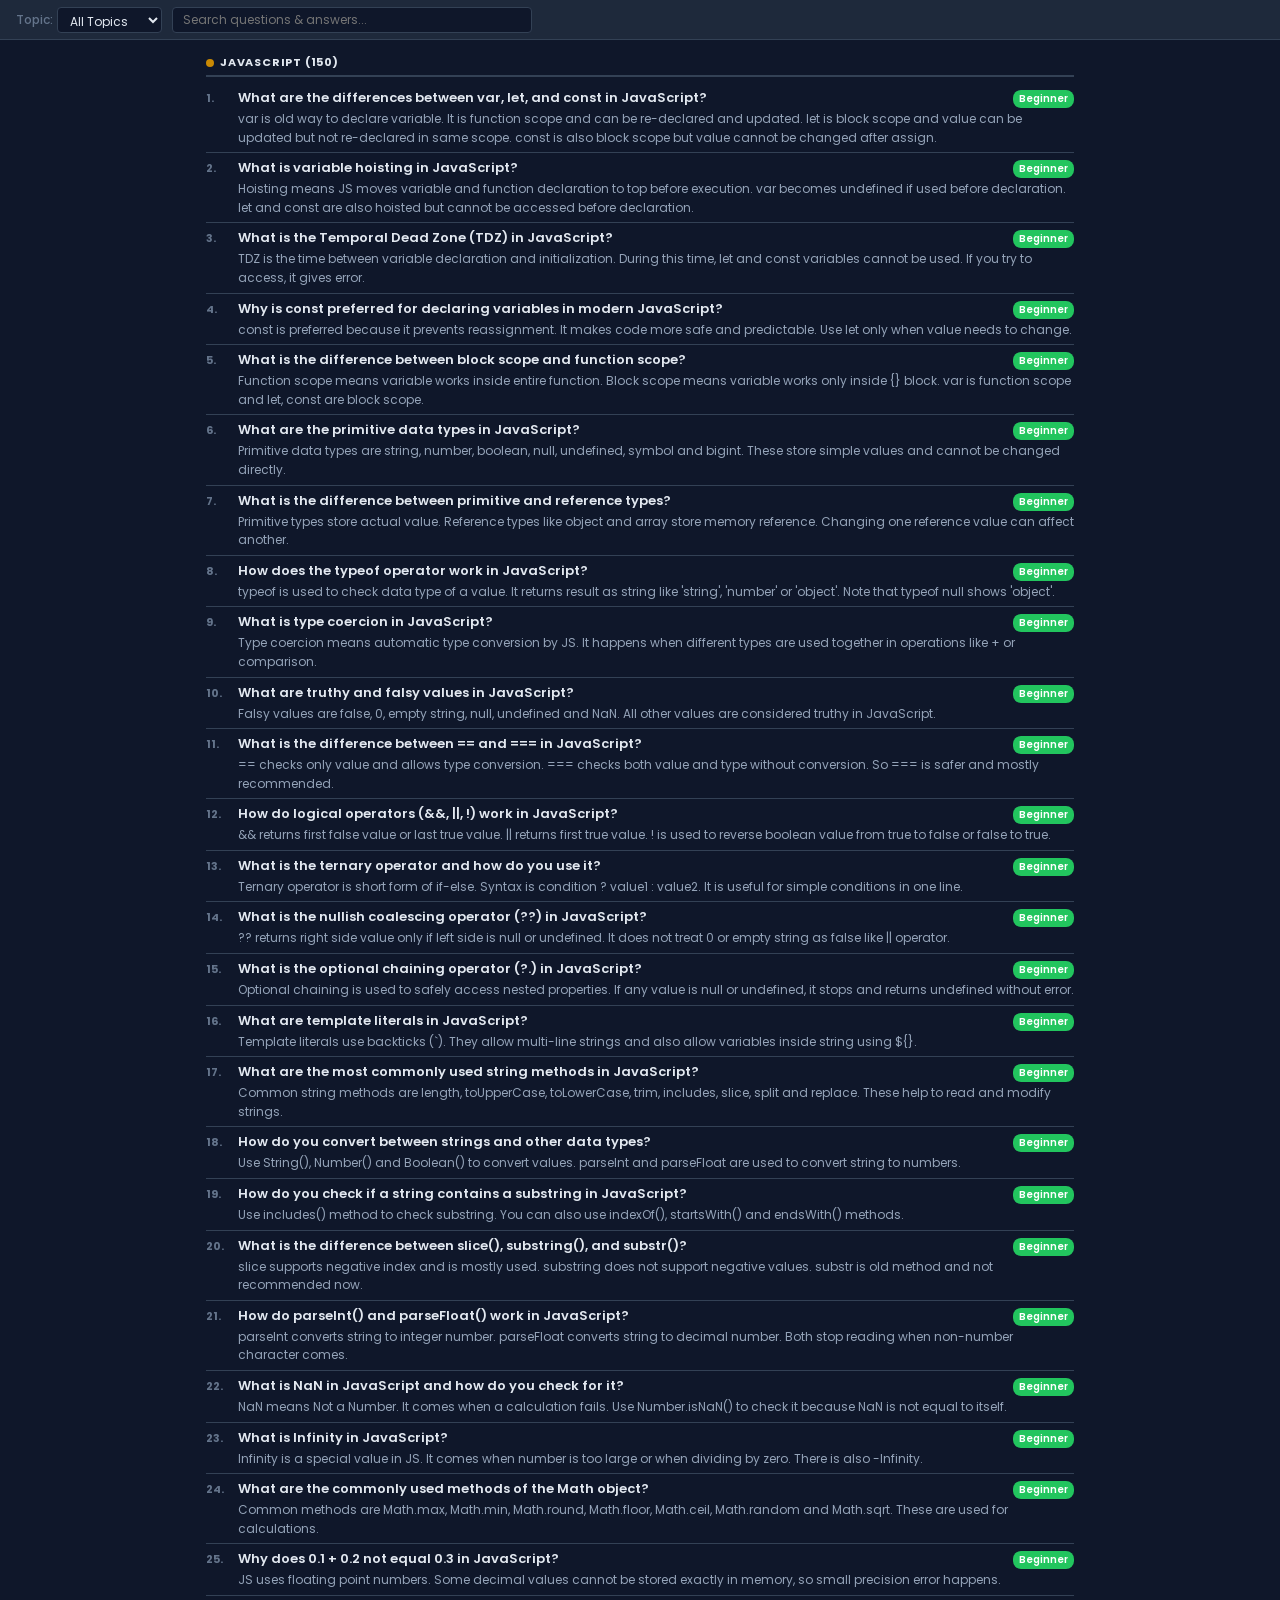
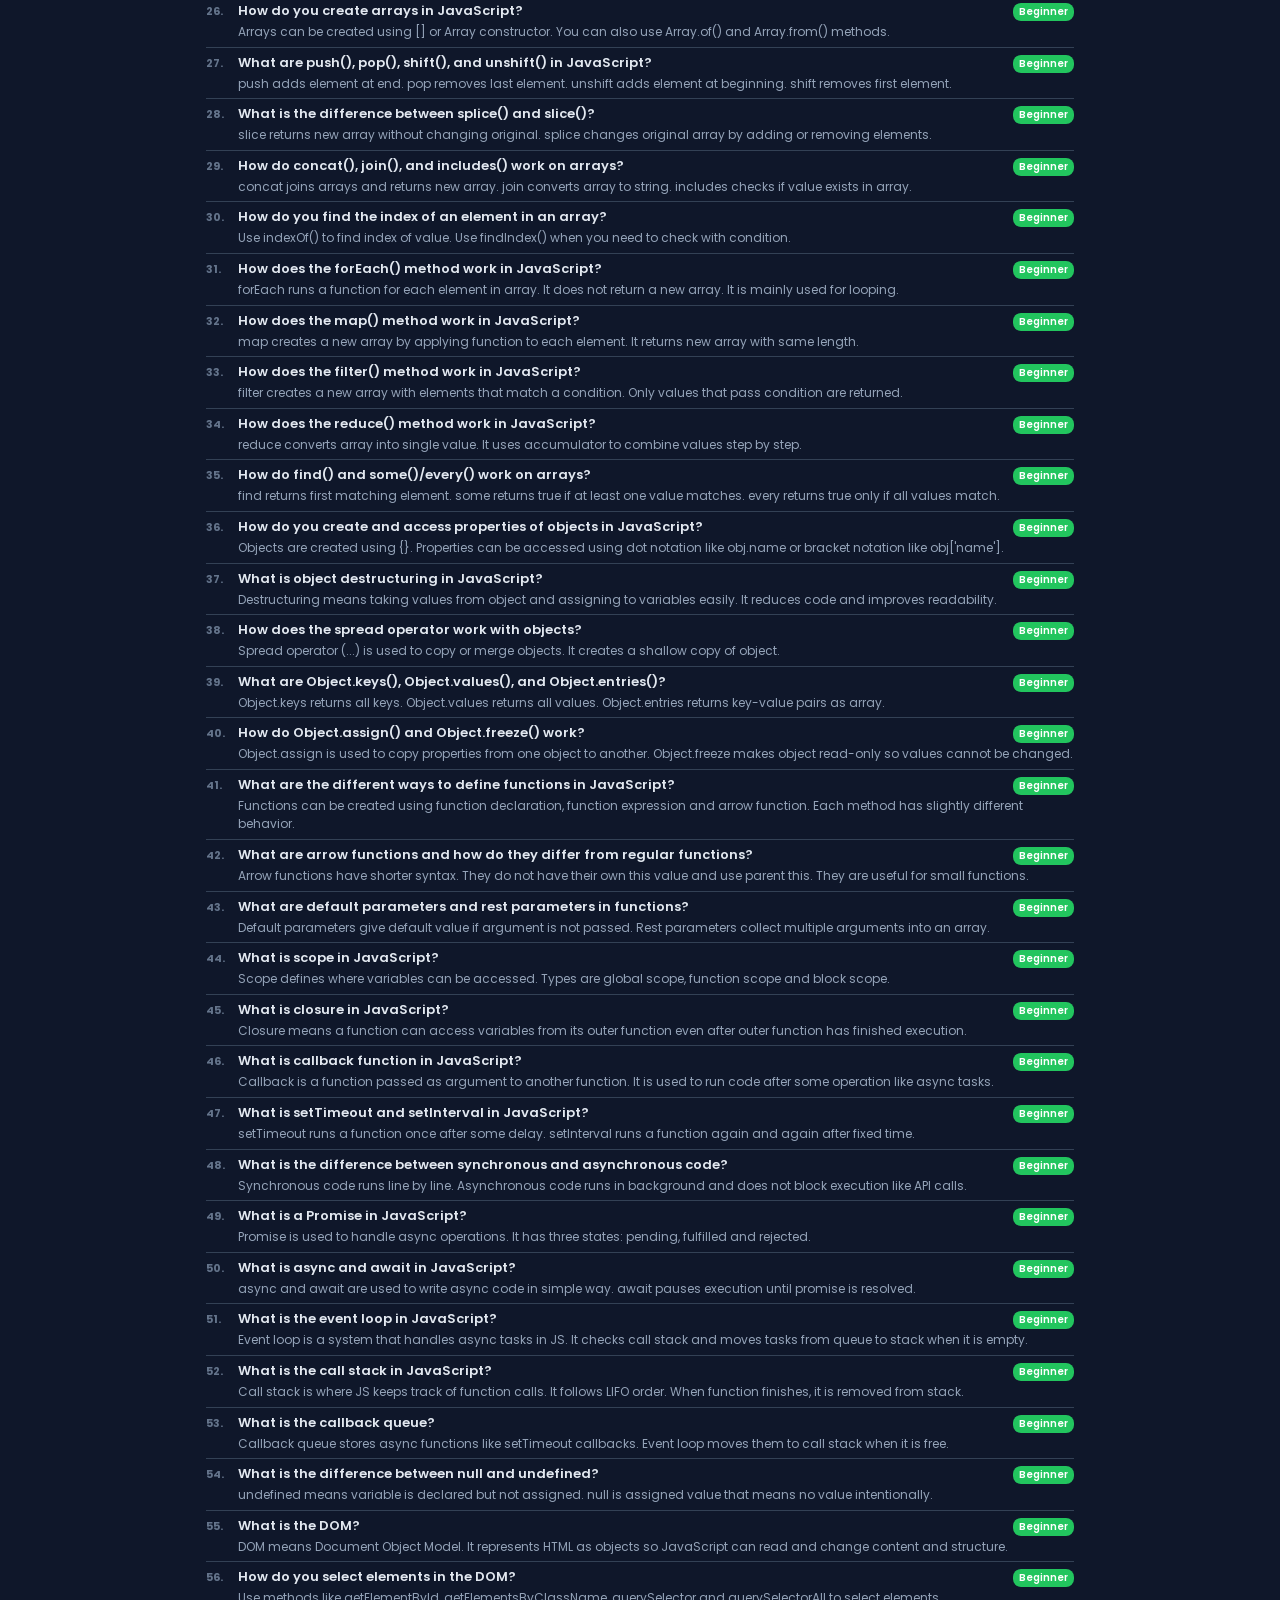
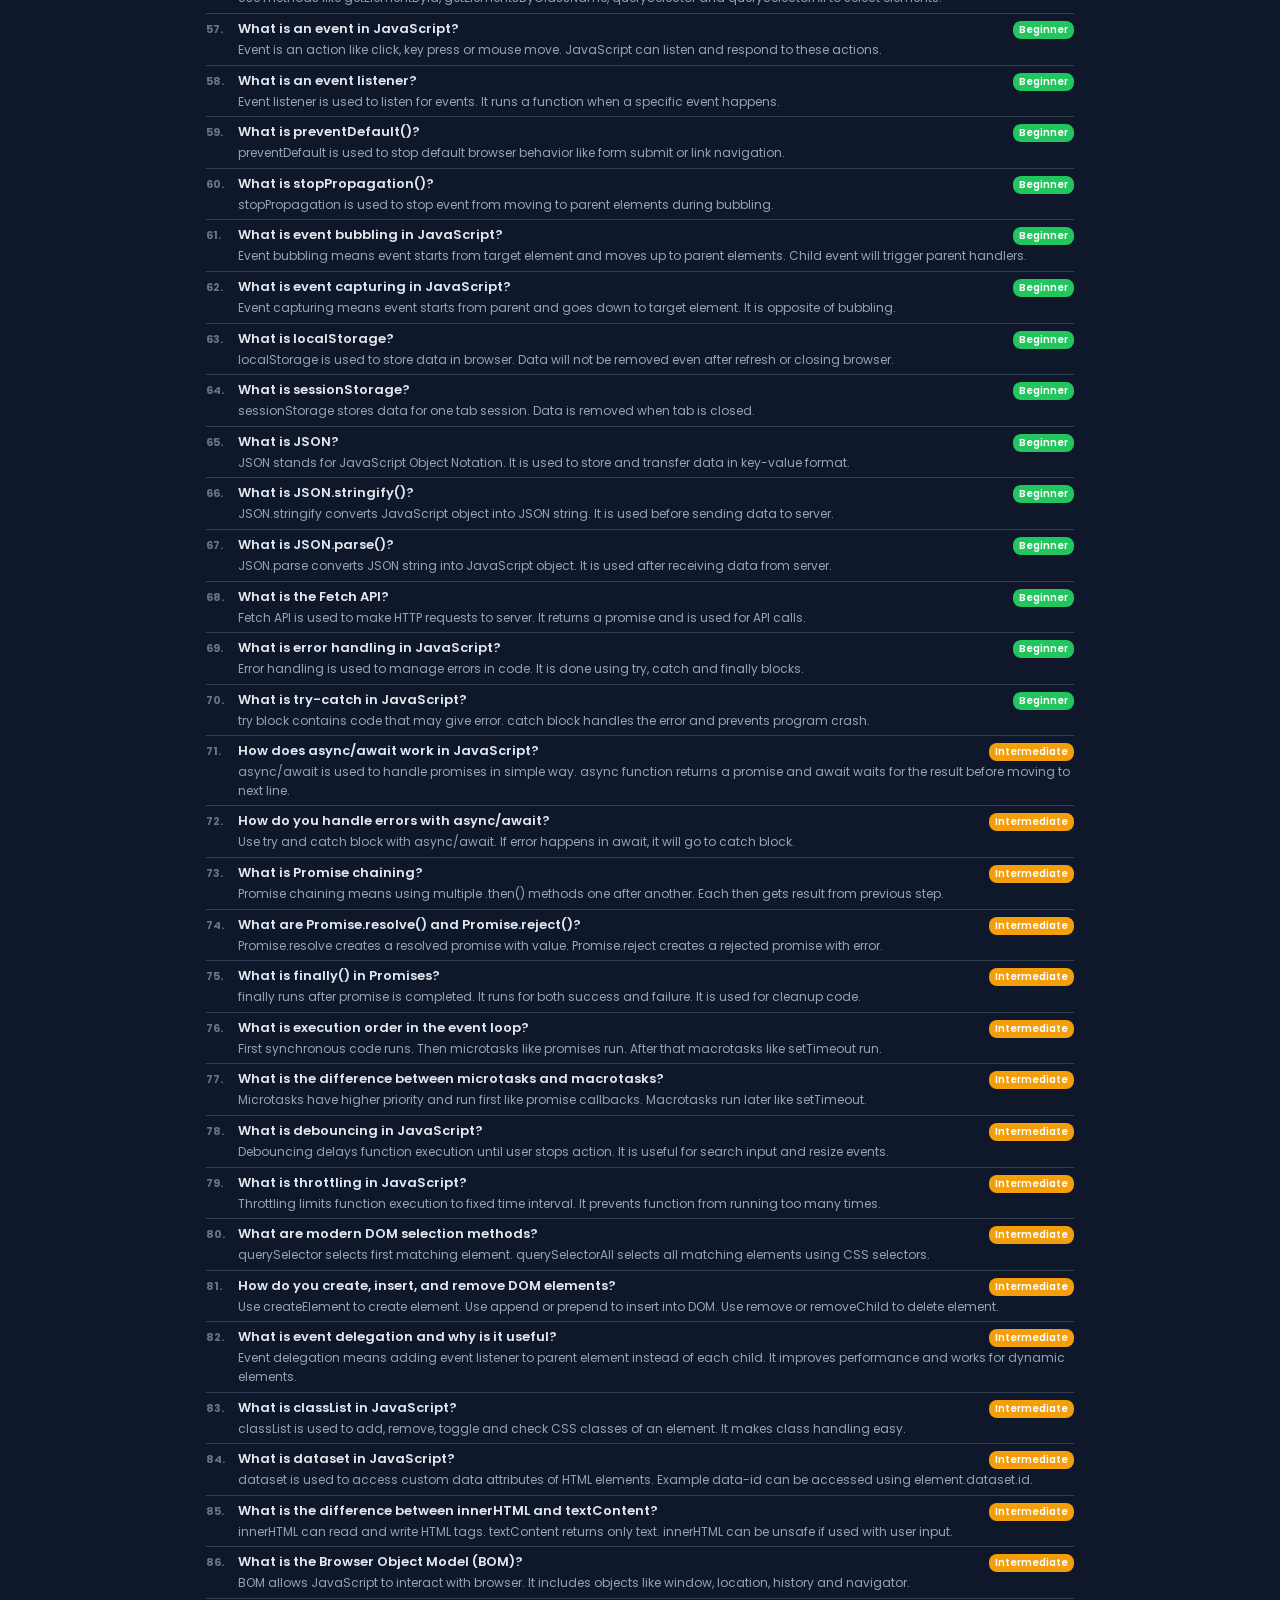
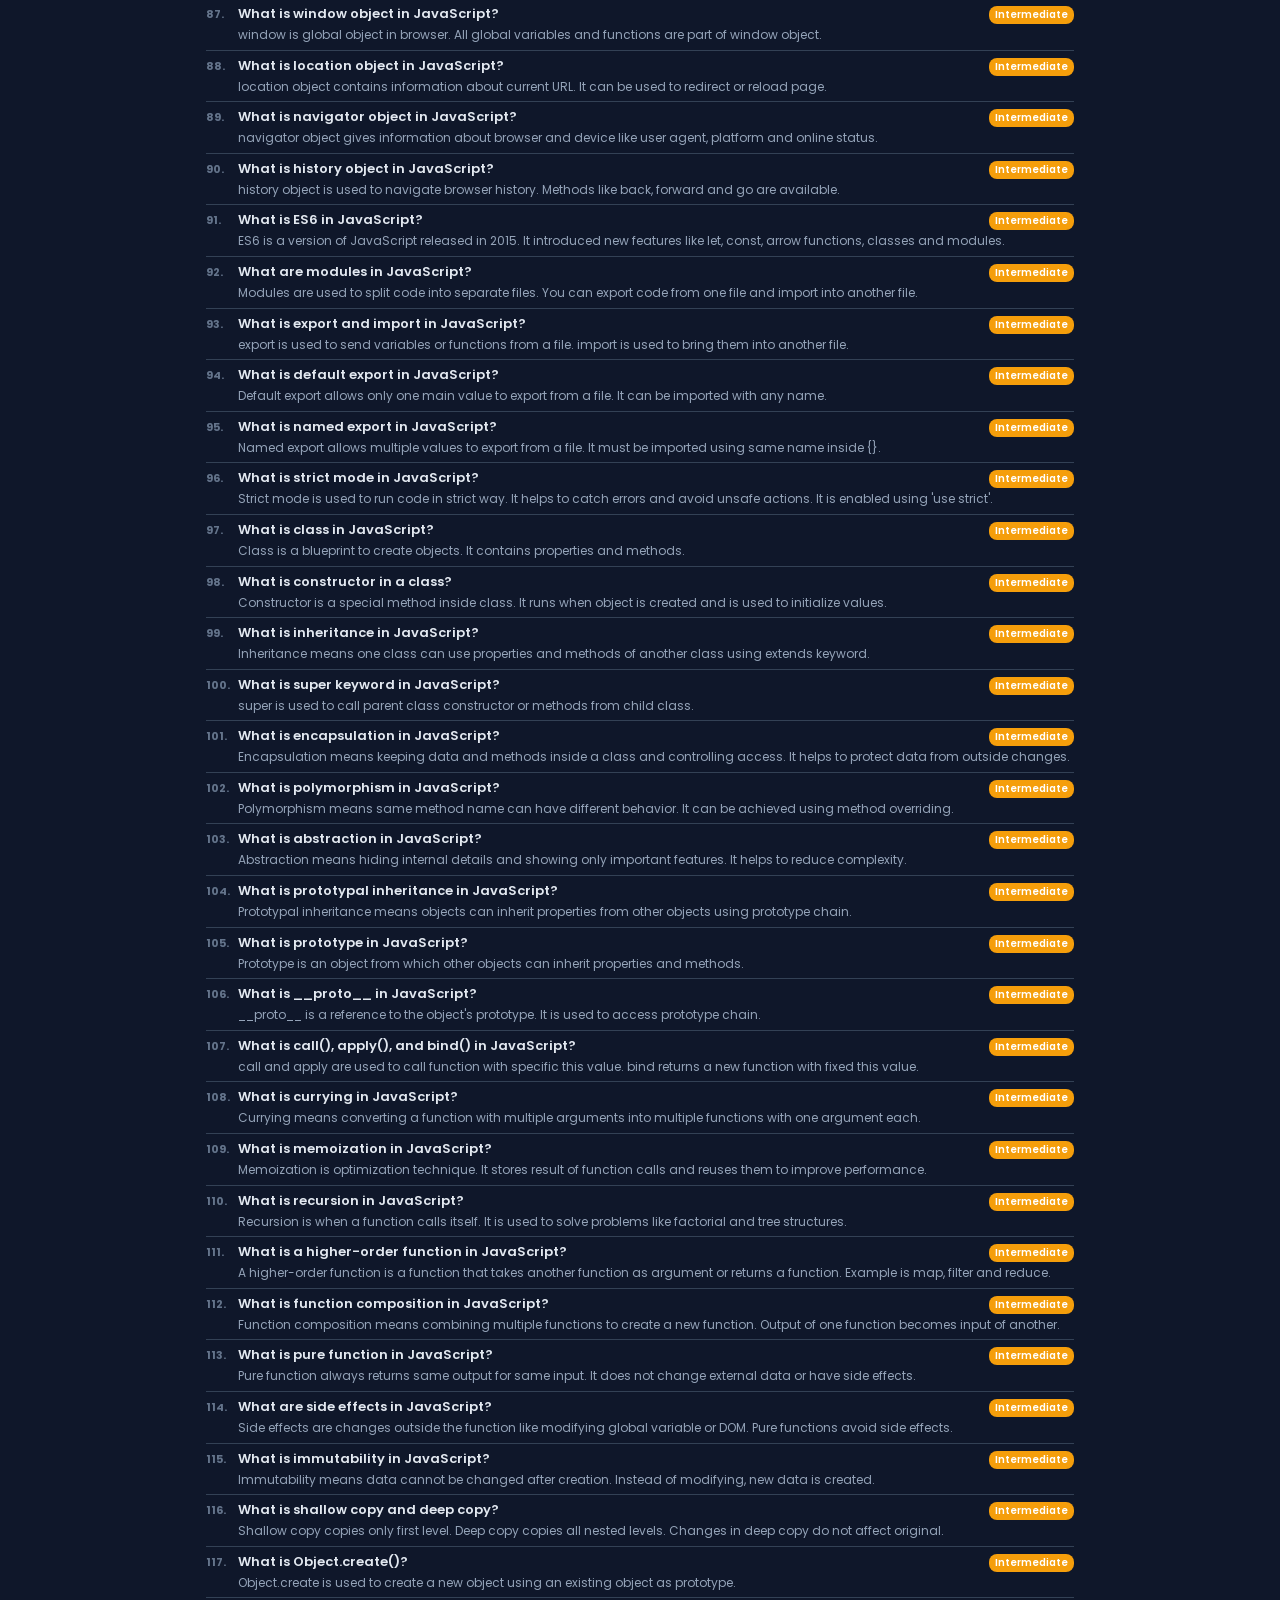
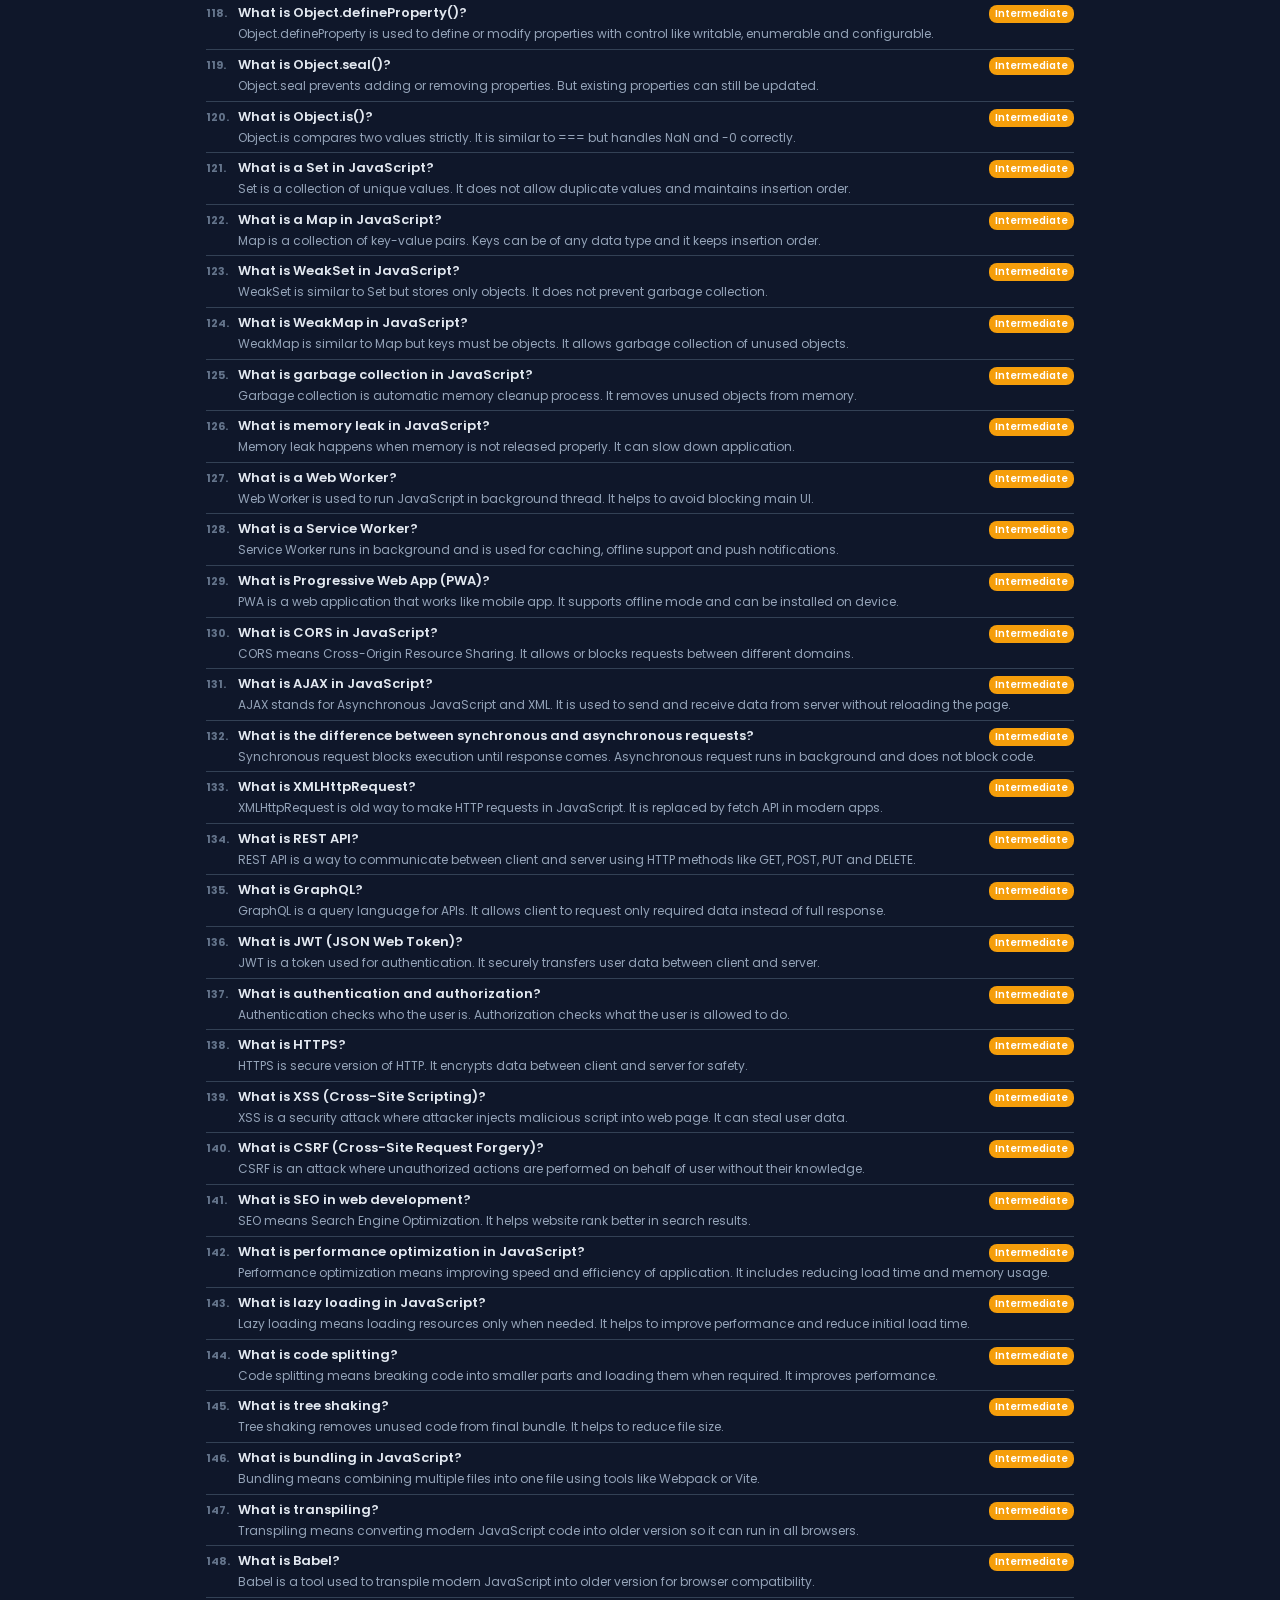
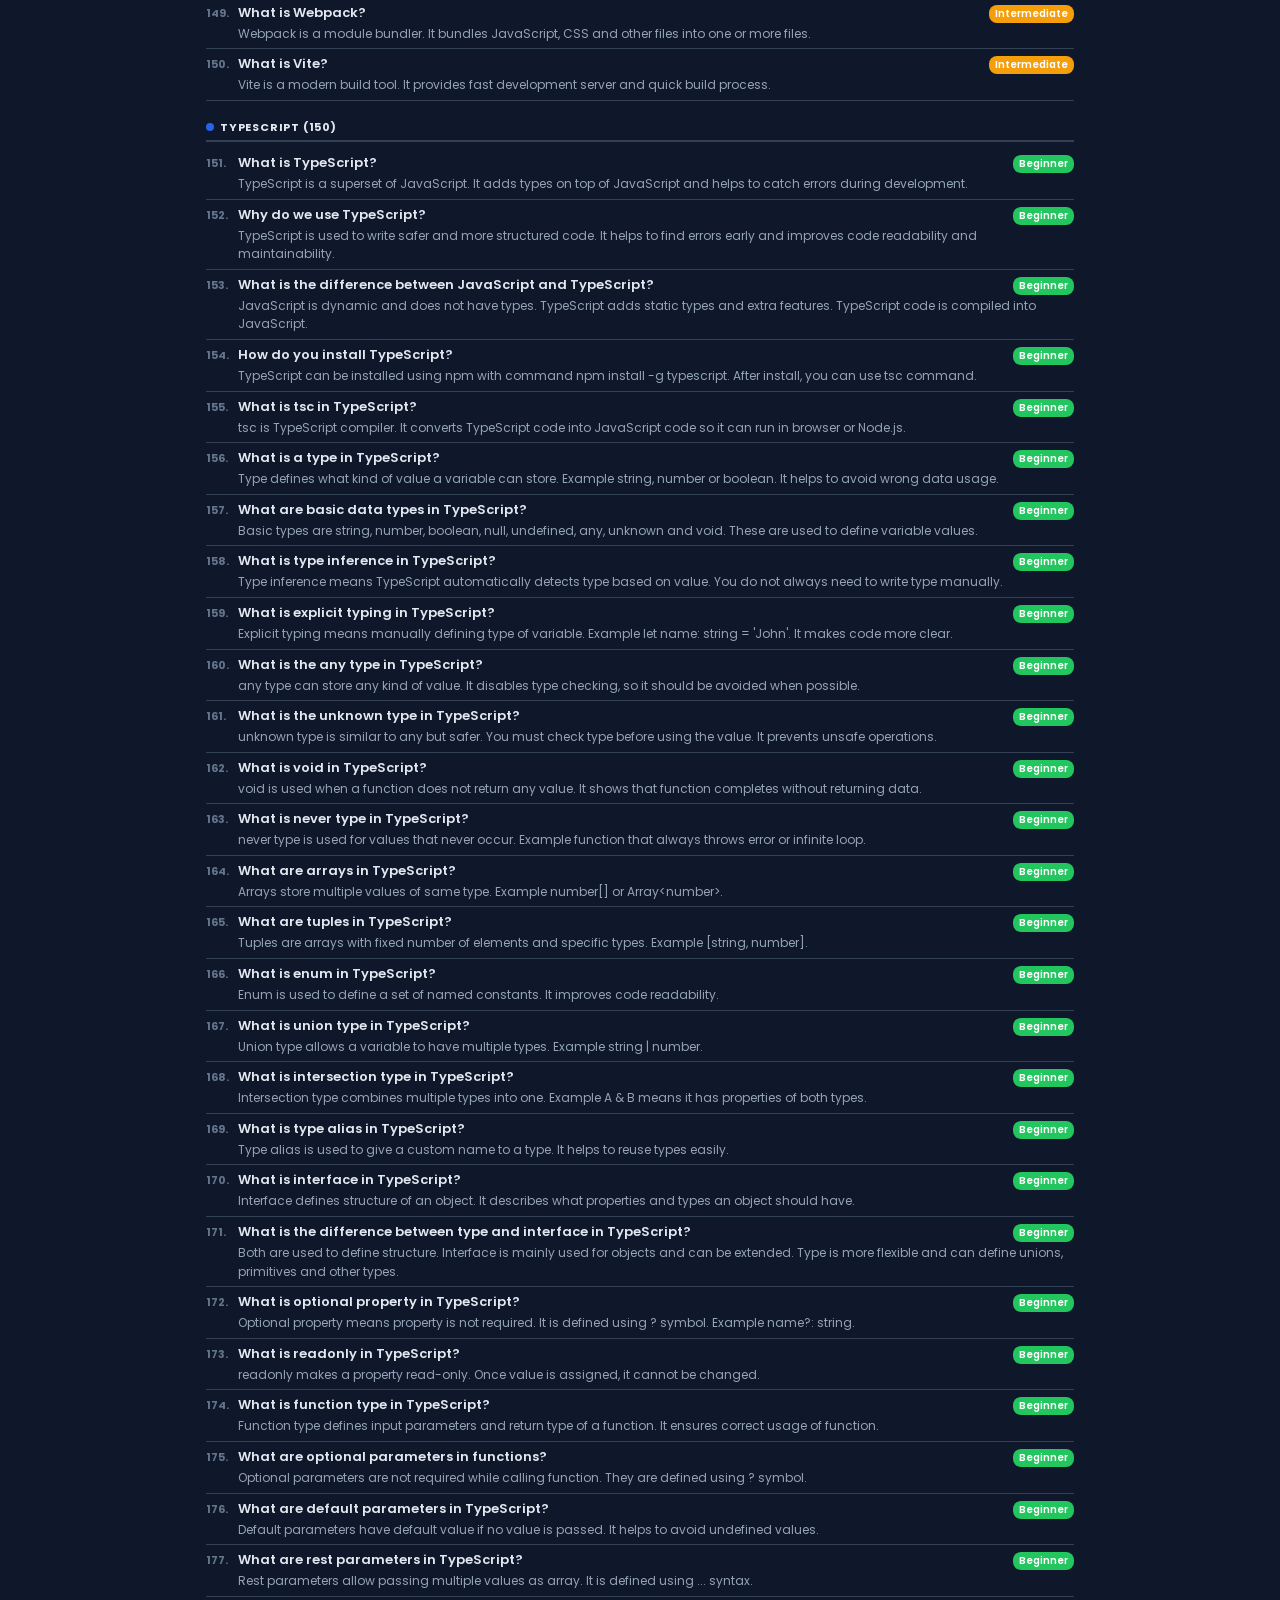
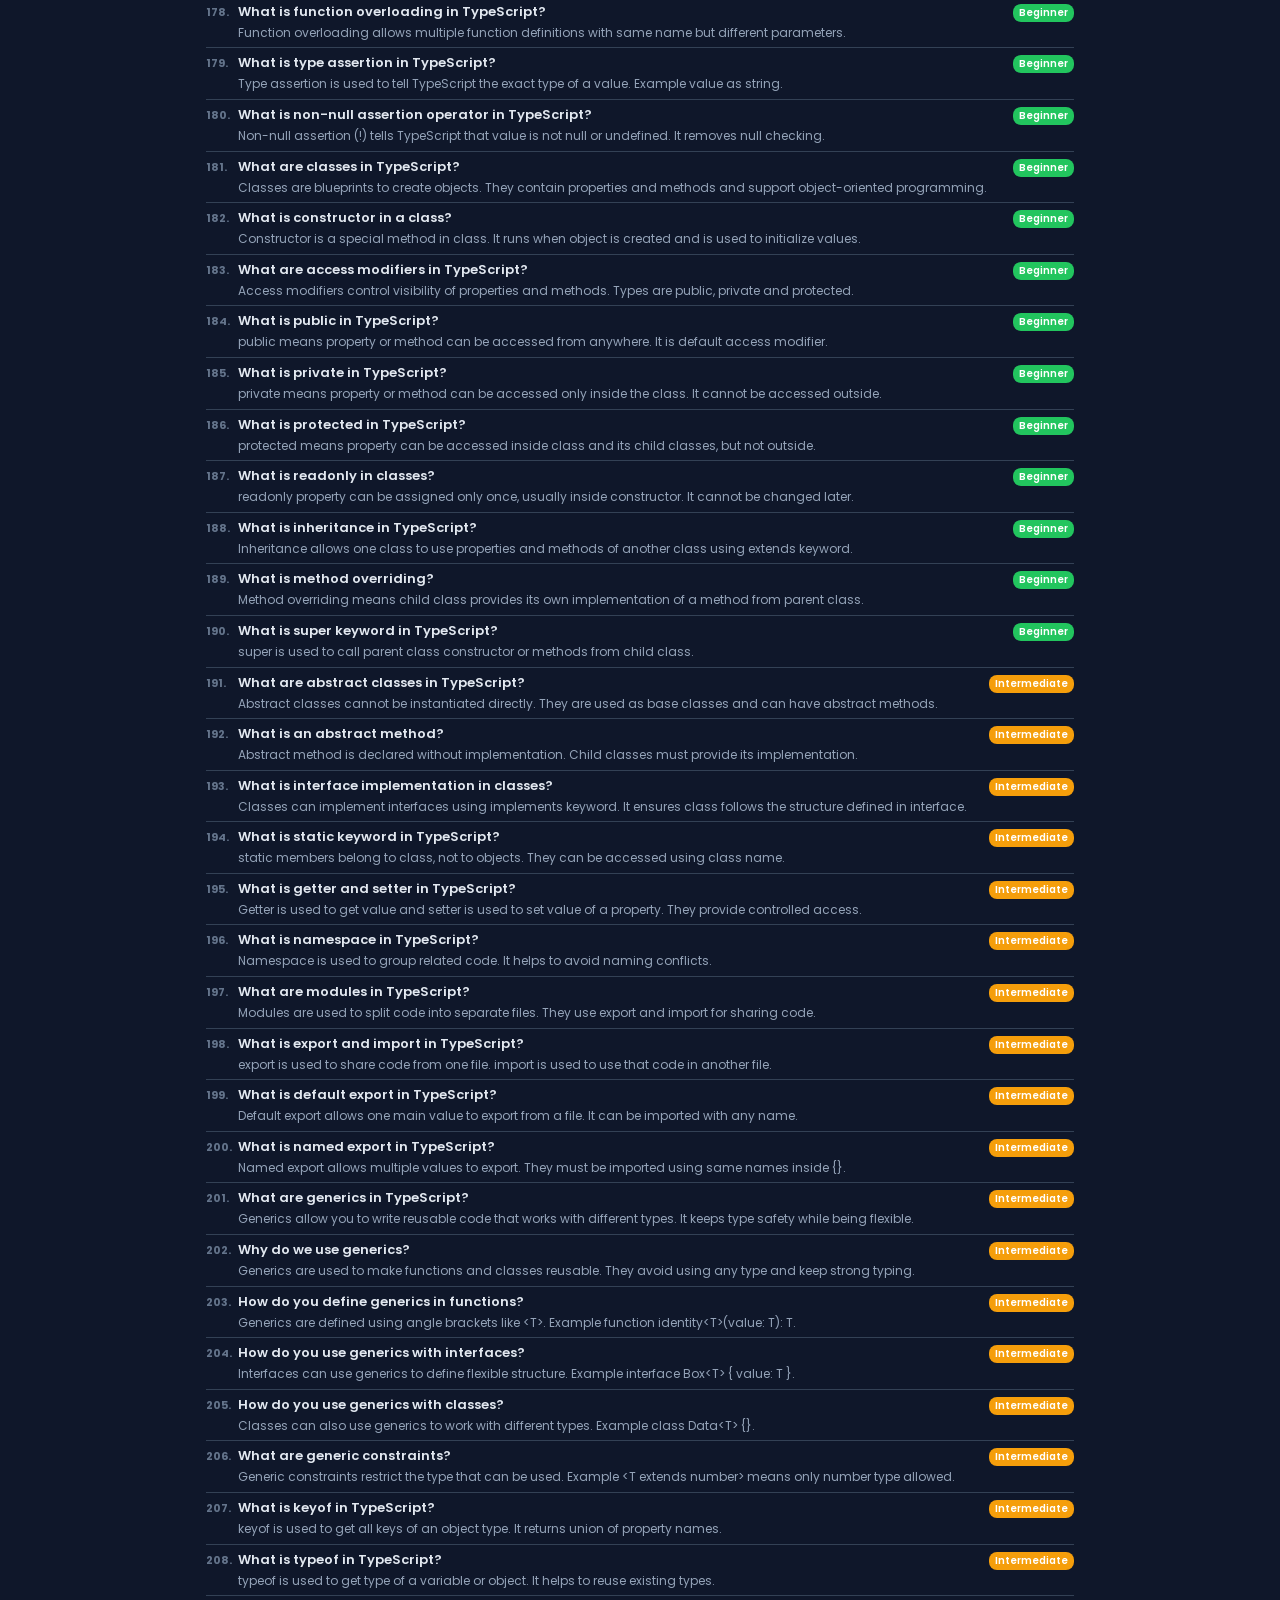
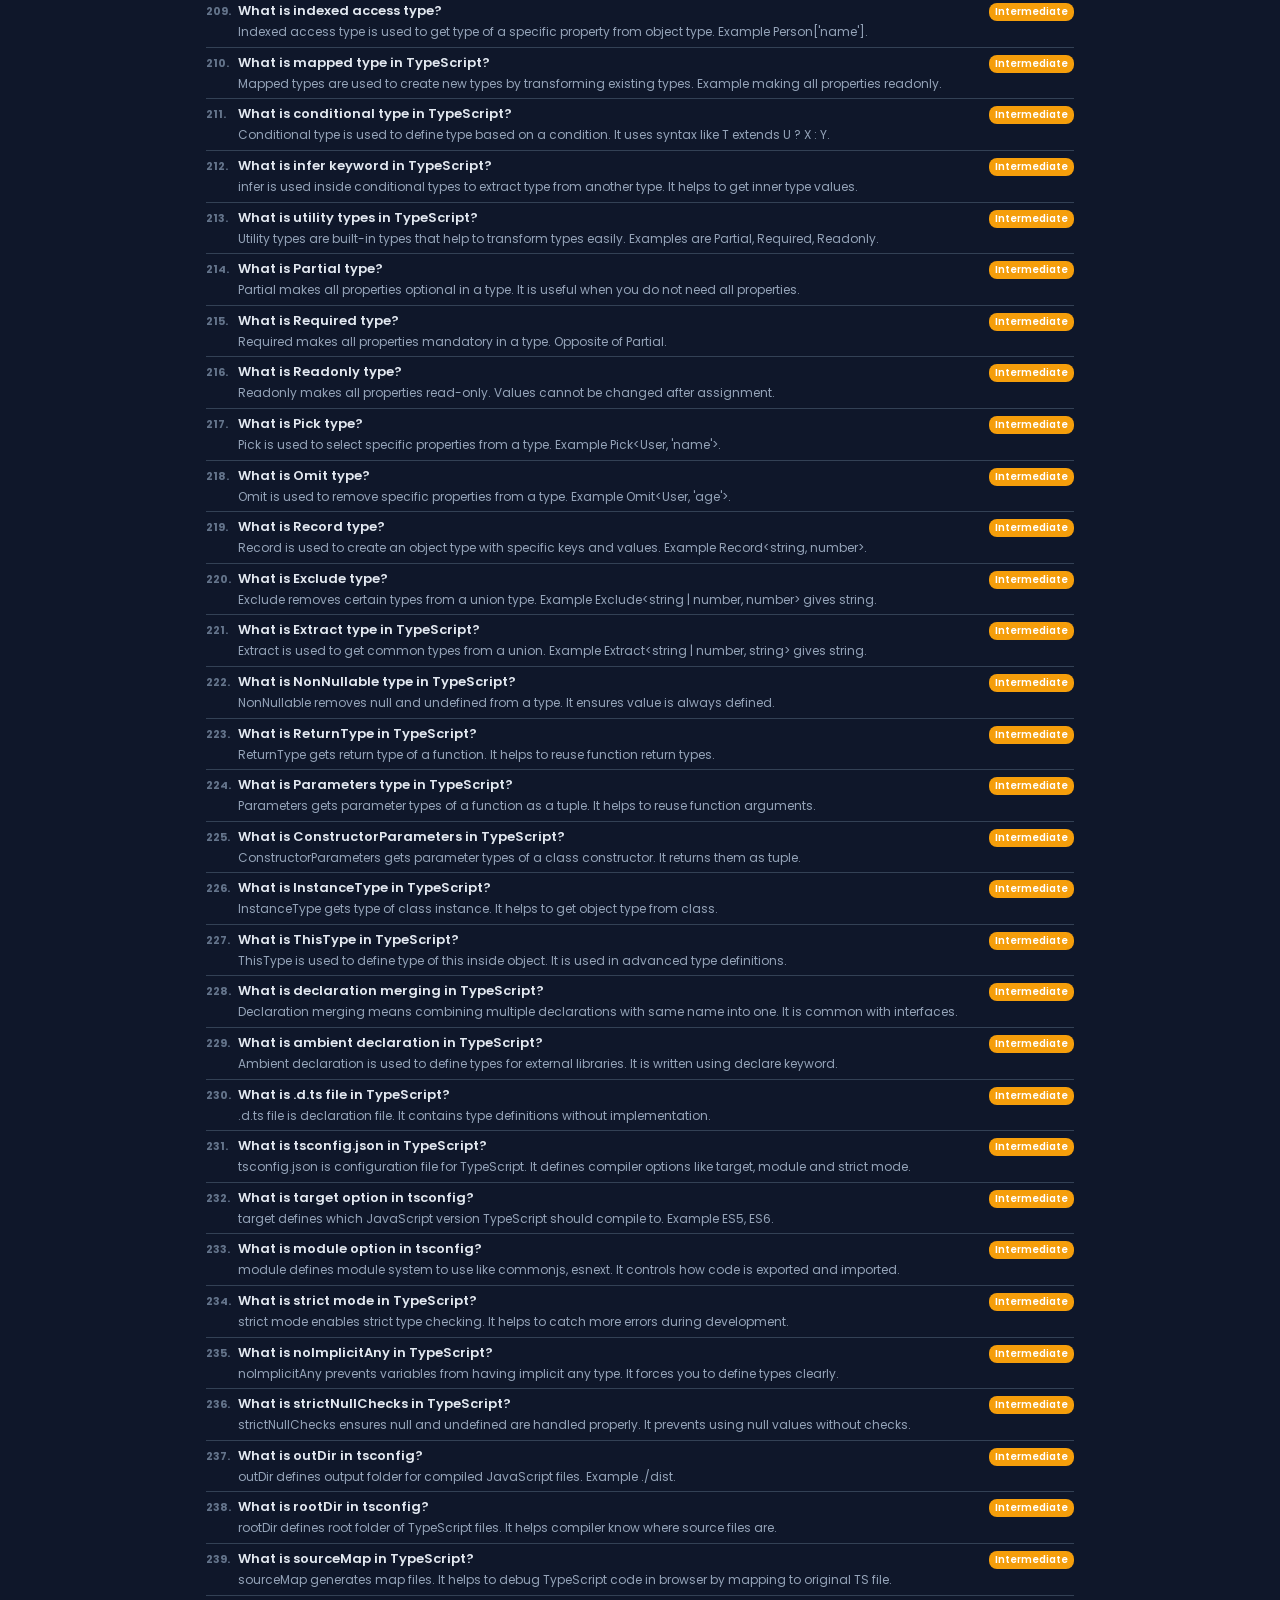
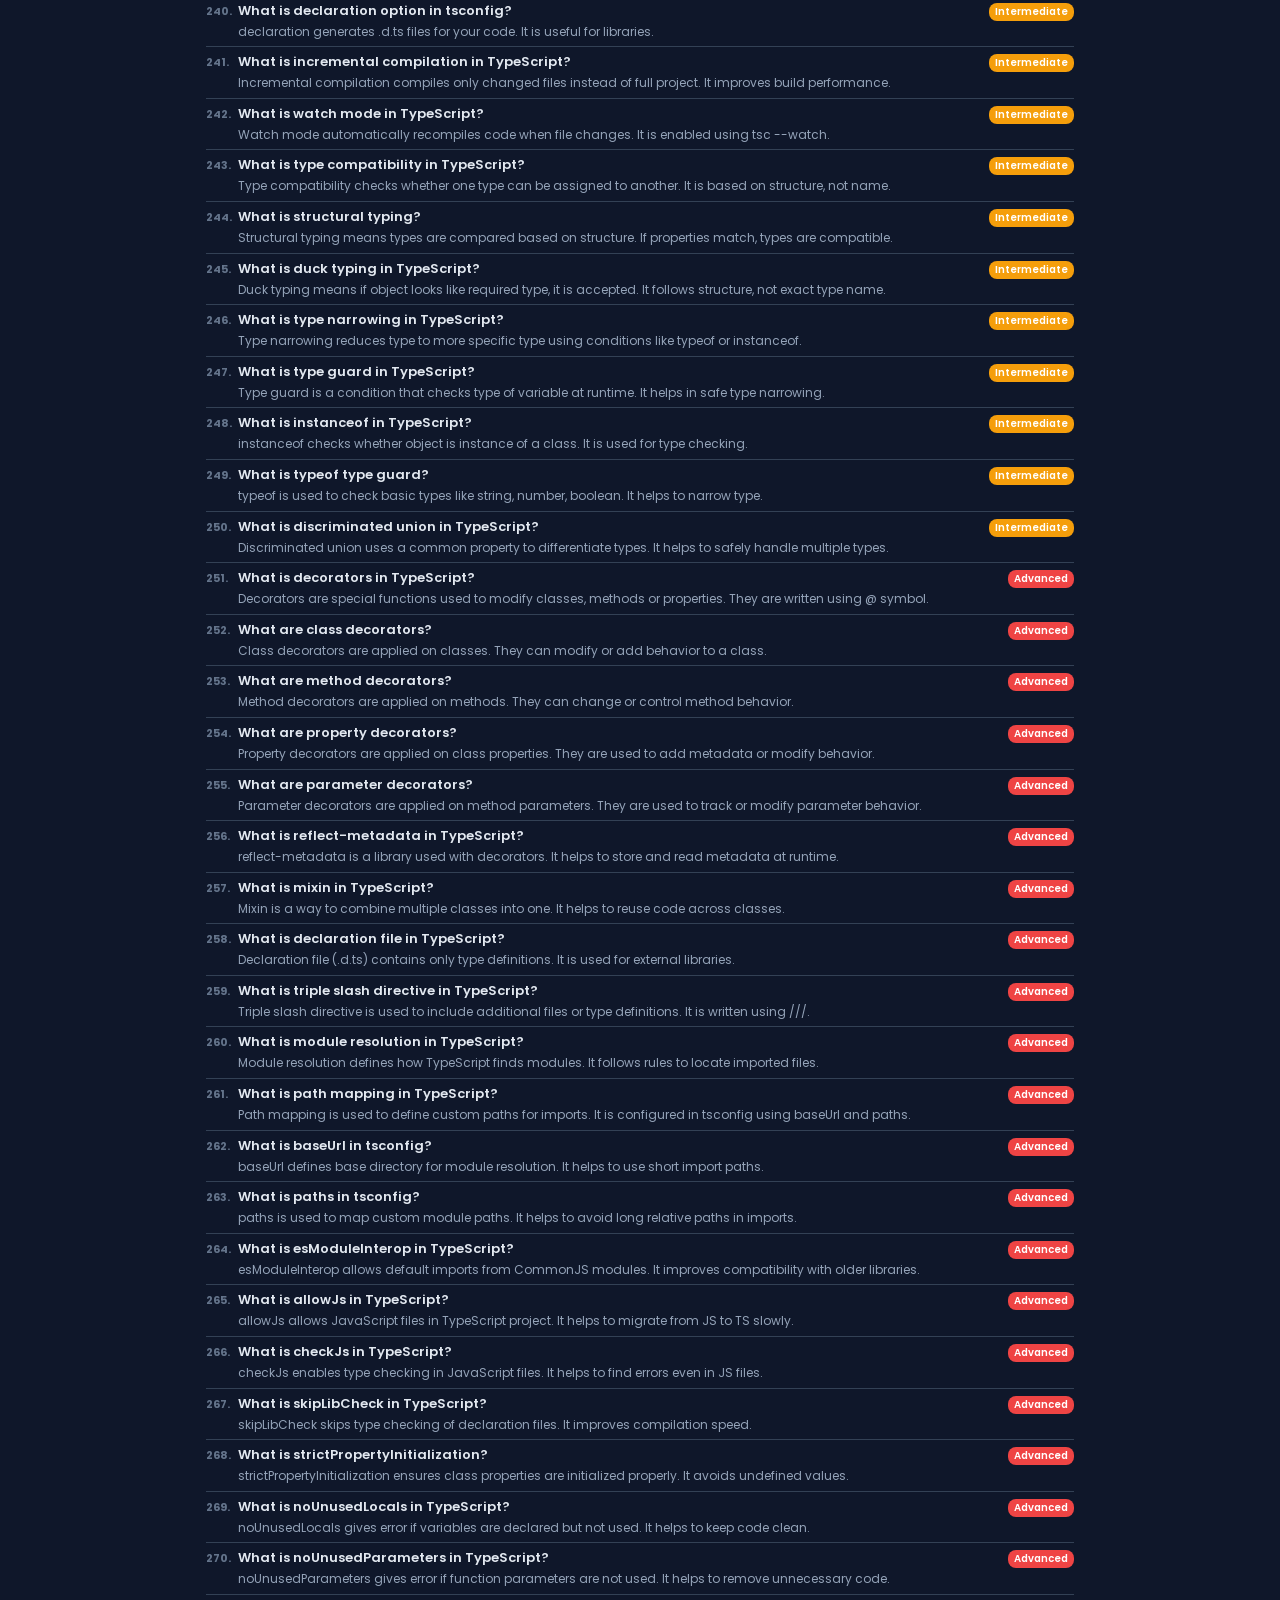
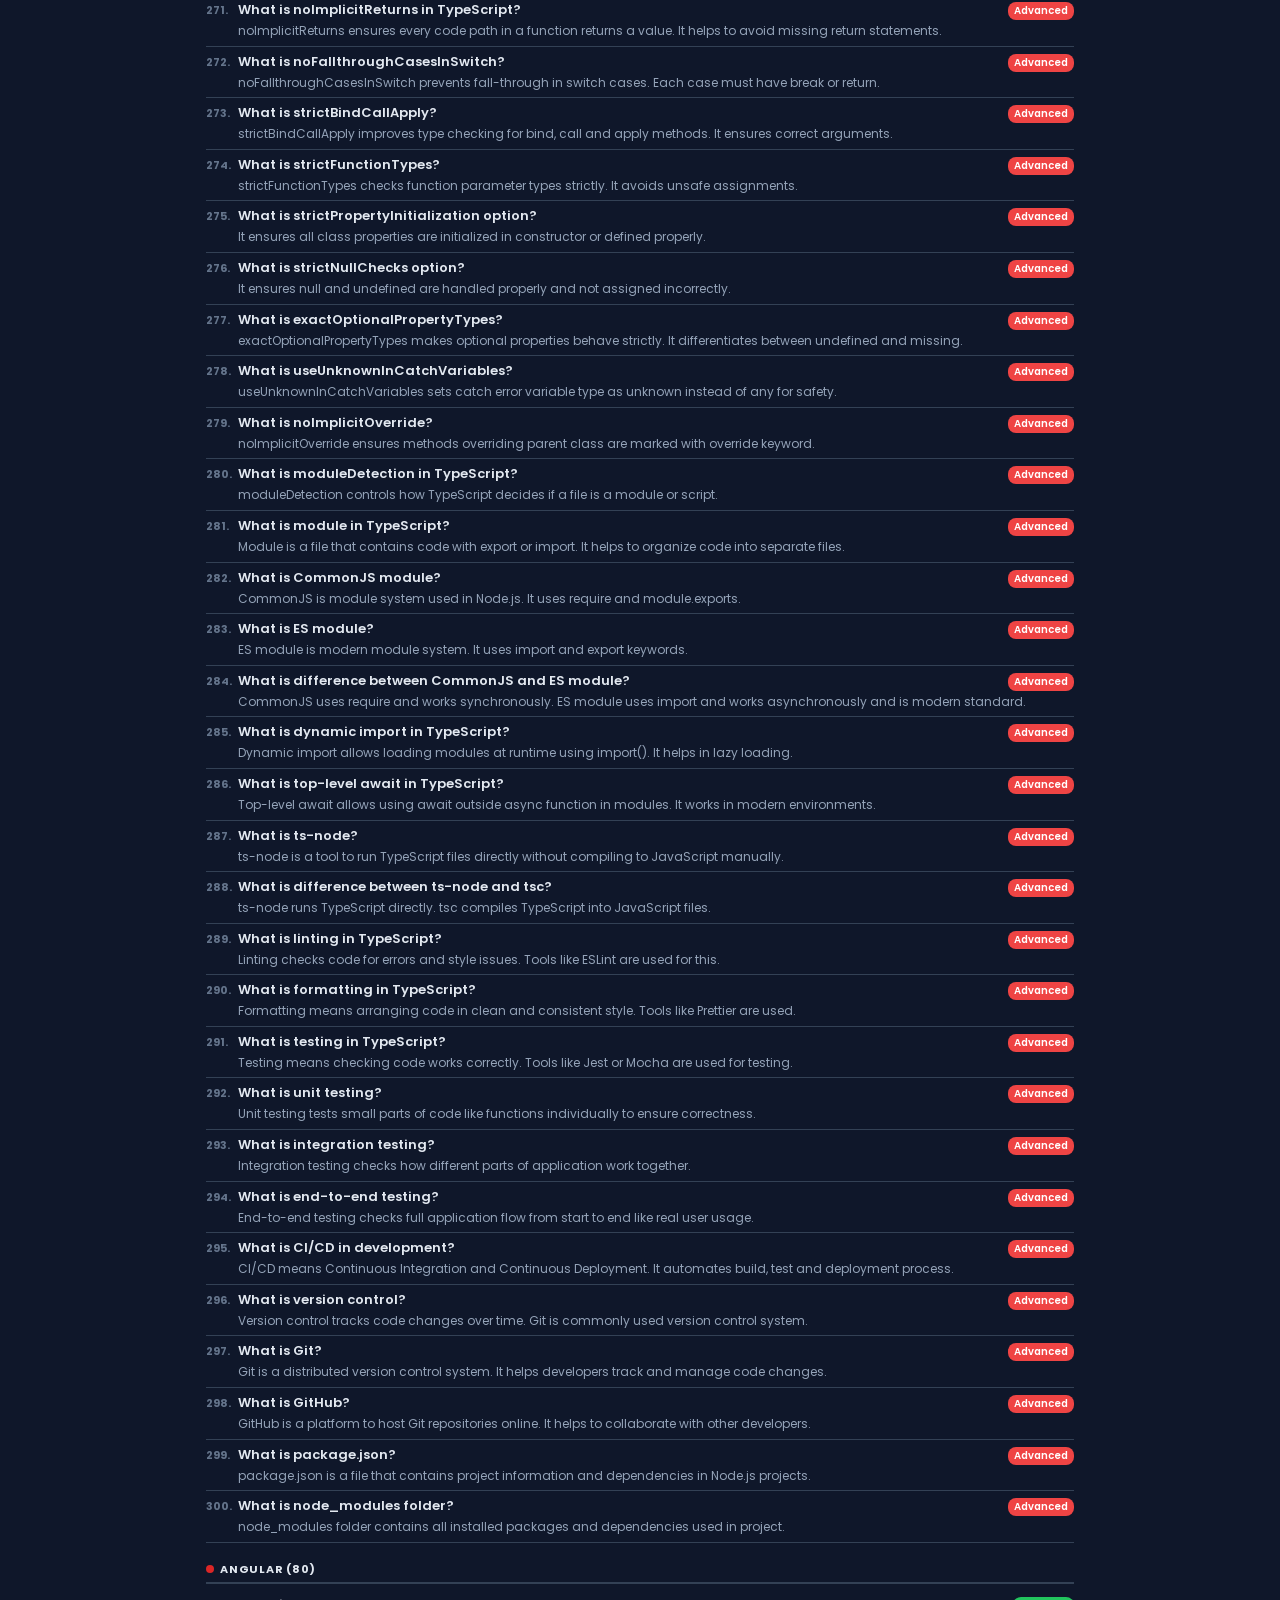
==== all-questions.html @ 47808f00 "convert into single file" ====
<!DOCTYPE html>
<html lang="en">
<head>
  <meta charset="UTF-8">
  <meta name="viewport" content="width=device-width, initial-scale=1.0">
  <title>All Interview Q&A</title>
  <link rel="preconnect" href="https://fonts.googleapis.com">
  <link rel="preconnect" href="https://fonts.gstatic.com" crossorigin>
  <link href="https://fonts.googleapis.com/css2?family=Poppins:wght@300;400;500;600;700&display=swap" rel="stylesheet">
  <style>
    * { margin: 0; padding: 0; box-sizing: border-box; }

    :root {
      --primary: #3b82f6;
      --primary-dark: #2563eb;
      --bg: #0f172a;
      --bg-light: #1e293b;
      --card-bg: #1e293b;
      --text: #e2e8f0;
      --text-dim: #94a3b8;
      --text-muted: #64748b;
      --border: #334155;
      --beginner: #22c55e;
      --intermediate: #f59e0b;
      --advanced: #ef4444;
      --js-badge: #ca8a04;
      --ts-badge: #2563eb;
      --ng-badge: #dc2626;
    }

    body {
      font-family: 'Poppins', 'Segoe UI', Tahoma, Geneva, Verdana, sans-serif;
      background: var(--bg);
      color: var(--text);
      min-height: 100vh;
    }

    /* ===== STICKY HEADER ===== */
    .header {
      position: sticky;
      top: 0;
      z-index: 100;
      background: var(--bg-light);
      border-bottom: 1px solid var(--border);
      padding: 6px 16px;
      display: flex;
      align-items: center;
      gap: 10px;
      flex-wrap: wrap;
    }

    .filter-group {
      display: flex;
      align-items: center;
      gap: 4px;
    }

    .filter-group label {
      font-size: 12px;
      color: var(--text-muted);
      font-weight: 500;
    }

    .filter-group select {
      padding: 4px 8px;
      border-radius: 4px;
      border: 1px solid var(--border);
      background: var(--bg);
      color: var(--text);
      font-size: 12px;
      font-family: inherit;
      outline: none;
      cursor: pointer;
      height: 26px;
    }

    .filter-group select:focus { border-color: var(--primary); }

    .search-box {
      position: relative;
      flex: 1;
      min-width: 160px;
      max-width: 360px;
    }

    .search-box input {
      width: 100%;
      padding: 4px 28px 4px 10px;
      border-radius: 4px;
      border: 1px solid var(--border);
      background: var(--bg);
      color: var(--text);
      font-size: 12px;
      font-family: inherit;
      outline: none;
      height: 26px;
    }

    .search-box input:focus { border-color: var(--primary); }

    .search-box .clear-btn {
      position: absolute;
      right: 4px;
      top: 50%;
      transform: translateY(-50%);
      background: none;
      border: none;
      color: var(--text-muted);
      cursor: pointer;
      font-size: 13px;
      display: none;
      line-height: 1;
    }

    .search-box .clear-btn.visible { display: block; }
    .search-box .clear-btn:hover { color: var(--text); }

    /* ===== CONTENT ===== */
    .content {
      max-width: 900px;
      margin: 0 auto;
      padding: 10px 16px 40px;
    }

    .topic-section { margin-bottom: 14px; }

    .topic-heading {
      font-size: 11px;
      font-weight: 700;
      text-transform: uppercase;
      letter-spacing: 0.8px;
      padding: 4px 0;
      margin-bottom: 6px;
      border-bottom: 2px solid var(--border);
      display: flex;
      align-items: center;
      gap: 6px;
    }

    .topic-heading .dot {
      width: 8px;
      height: 8px;
      border-radius: 50%;
      display: inline-block;
    }

    .topic-heading.javascript .dot { background: var(--js-badge); }
    .topic-heading.typescript .dot { background: var(--ts-badge); }
    .topic-heading.angular .dot { background: var(--ng-badge); }

    /* ===== QA ITEM ===== */
    .qa-card {
      border-bottom: 1px solid var(--border);
      padding: 6px 0 5px;
    }

    .qa-card-header {
      display: flex;
      align-items: baseline;
      gap: 6px;
      padding: 0 0 2px;
    }

    .qa-num {
      font-size: 11px;
      font-weight: 700;
      color: var(--text-muted);
      min-width: 26px;
    }

    .qa-q {
      flex: 1;
      font-size: 13px;
      font-weight: 600;
      color: var(--text);
      line-height: 1.4;
    }

    .qa-badges {
      display: flex;
      gap: 4px;
      align-items: center;
      flex-shrink: 0;
    }

    .badge {
      padding: 1px 6px;
      border-radius: 8px;
      font-size: 10px;
      font-weight: 600;
      color: #fff;
      white-space: nowrap;
    }

    .badge.javascript { background: var(--js-badge); color: #fef9c3; }
    .badge.typescript { background: var(--ts-badge); }
    .badge.angular { background: var(--ng-badge); }
    .badge.beginner { background: var(--beginner); }
    .badge.intermediate { background: var(--intermediate); }
    .badge.advanced { background: var(--advanced); }

    .qa-answer {
      padding: 0 0 0 32px;
      font-size: 12px;
      line-height: 1.55;
      color: var(--text-dim);
    }

    .qa-answer p { margin-bottom: 4px; }
    .qa-answer p:last-child { margin-bottom: 0; }

    .qa-answer code {
      background: #0f172a;
      padding: 0 4px;
      border-radius: 3px;
      font-size: 11px;
      color: #f472b6;
      font-family: 'Consolas', 'Monaco', monospace;
    }

    .qa-answer pre {
      background: #0f172a;
      border: 1px solid var(--border);
      color: #e2e8f0;
      padding: 6px 10px;
      border-radius: 4px;
      overflow-x: auto;
      margin: 4px 0;
      font-size: 11px;
      line-height: 1.4;
      font-family: 'Consolas', 'Monaco', monospace;
    }

    .qa-answer pre code {
      background: none;
      color: inherit;
      padding: 0;
      font-size: inherit;
    }

    .qa-answer ul, .qa-answer ol { padding-left: 14px; margin: 3px 0; }
    .qa-answer li { margin-bottom: 2px; }
    .qa-answer strong { color: var(--text); }

    mark.hit {
      background: #facc15;
      color: #1e293b;
      padding: 0 1px;
      border-radius: 2px;
      font-weight: 600;
    }

    .no-results {
      text-align: center;
      padding: 40px 16px;
      color: var(--text-muted);
      font-size: 13px;
    }

    /* ===== RESPONSIVE ===== */
    @media (max-width: 700px) {
      .header { padding: 5px 10px; gap: 8px; }
      .content { padding: 0px 10px 0px; }
      .qa-card-header { padding: 0 0 2px; }
      .qa-answer { padding: 0 0 0 28px; }
      .qa-badges { display: none; }
      .filter-group label { display: none; }
      .search-box { min-width: 120px; }
    }
  </style>
</head>
<body>

  <div class="header">
    <div class="filter-group">
      <label>Topic:</label>
      <select id="topicFilter">
        <option value="all" selected>All Topics</option>
        <option value="javascript">JavaScript</option>
        <option value="typescript">TypeScript</option>
        <option value="angular">Angular</option>
      </select>
    </div>
    <div class="search-box">
      <input type="text" id="searchInput" placeholder="Search questions & answers..." />
      <button class="clear-btn" id="clearBtn">&times;</button>
    </div>
  </div>

  <div class="content" id="content"></div>

  <script>
  (function () {
    'use strict';

    const ALL_QUESTIONS = [
      // ===== JAVASCRIPT (150) =====
      { id:"js-1", q:"What are the differences between var, let, and const in JavaScript?", a:"var is old way to declare variable. It is function scope and can be re-declared and updated. let is block scope and value can be updated but not re-declared in same scope. const is also block scope but value cannot be changed after assign.", topic:"javascript", level:"beginner" },
      { id:"js-2", q:"What is variable hoisting in JavaScript?", a:"Hoisting means JS moves variable and function declaration to top before execution. var becomes undefined if used before declaration. let and const are also hoisted but cannot be accessed before declaration.", topic:"javascript", level:"beginner" },
      { id:"js-3", q:"What is the Temporal Dead Zone (TDZ) in JavaScript?", a:"TDZ is the time between variable declaration and initialization. During this time, let and const variables cannot be used. If you try to access, it gives error.", topic:"javascript", level:"beginner" },
      { id:"js-4", q:"Why is const preferred for declaring variables in modern JavaScript?", a:"const is preferred because it prevents reassignment. It makes code more safe and predictable. Use let only when value needs to change.", topic:"javascript", level:"beginner" },
      { id:"js-5", q:"What is the difference between block scope and function scope?", a:"Function scope means variable works inside entire function. Block scope means variable works only inside {} block. var is function scope and let, const are block scope.", topic:"javascript", level:"beginner" },
      { id:"js-6", q:"What are the primitive data types in JavaScript?", a:"Primitive data types are string, number, boolean, null, undefined, symbol and bigint. These store simple values and cannot be changed directly.", topic:"javascript", level:"beginner" },
      { id:"js-7", q:"What is the difference between primitive and reference types?", a:"Primitive types store actual value. Reference types like object and array store memory reference. Changing one reference value can affect another.", topic:"javascript", level:"beginner" },
      { id:"js-8", q:"How does the typeof operator work in JavaScript?", a:"typeof is used to check data type of a value. It returns result as string like 'string', 'number' or 'object'. Note that typeof null shows 'object'.", topic:"javascript", level:"beginner" },
      { id:"js-9", q:"What is type coercion in JavaScript?", a:"Type coercion means automatic type conversion by JS. It happens when different types are used together in operations like + or comparison.", topic:"javascript", level:"beginner" },
      { id:"js-10", q:"What are truthy and falsy values in JavaScript?", a:"Falsy values are false, 0, empty string, null, undefined and NaN. All other values are considered truthy in JavaScript.", topic:"javascript", level:"beginner" },
      { id:"js-11", q:"What is the difference between == and === in JavaScript?", a:"== checks only value and allows type conversion. === checks both value and type without conversion. So === is safer and mostly recommended.", topic:"javascript", level:"beginner" },
      { id:"js-12", q:"How do logical operators (&&, ||, !) work in JavaScript?", a:"&& returns first false value or last true value. || returns first true value. ! is used to reverse boolean value from true to false or false to true.", topic:"javascript", level:"beginner" },
      { id:"js-13", q:"What is the ternary operator and how do you use it?", a:"Ternary operator is short form of if-else. Syntax is condition ? value1 : value2. It is useful for simple conditions in one line.", topic:"javascript", level:"beginner" },
      { id:"js-14", q:"What is the nullish coalescing operator (??) in JavaScript?", a:"?? returns right side value only if left side is null or undefined. It does not treat 0 or empty string as false like || operator.", topic:"javascript", level:"beginner" },
      { id:"js-15", q:"What is the optional chaining operator (?.) in JavaScript?", a:"Optional chaining is used to safely access nested properties. If any value is null or undefined, it stops and returns undefined without error.", topic:"javascript", level:"beginner" },
      { id:"js-16", q:"What are template literals in JavaScript?", a:"Template literals use backticks (`). They allow multi-line strings and also allow variables inside string using ${}.", topic:"javascript", level:"beginner" },
      { id:"js-17", q:"What are the most commonly used string methods in JavaScript?", a:"Common string methods are length, toUpperCase, toLowerCase, trim, includes, slice, split and replace. These help to read and modify strings.", topic:"javascript", level:"beginner" },
      { id:"js-18", q:"How do you convert between strings and other data types?", a:"Use String(), Number() and Boolean() to convert values. parseInt and parseFloat are used to convert string to numbers.", topic:"javascript", level:"beginner" },
      { id:"js-19", q:"How do you check if a string contains a substring in JavaScript?", a:"Use includes() method to check substring. You can also use indexOf(), startsWith() and endsWith() methods.", topic:"javascript", level:"beginner" },
      { id:"js-20", q:"What is the difference between slice(), substring(), and substr()?", a:"slice supports negative index and is mostly used. substring does not support negative values. substr is old method and not recommended now.", topic:"javascript", level:"beginner" },
      { id:"js-21", q:"How do parseInt() and parseFloat() work in JavaScript?", a:"parseInt converts string to integer number. parseFloat converts string to decimal number. Both stop reading when non-number character comes.", topic:"javascript", level:"beginner" },
      { id:"js-22", q:"What is NaN in JavaScript and how do you check for it?", a:"NaN means Not a Number. It comes when a calculation fails. Use Number.isNaN() to check it because NaN is not equal to itself.", topic:"javascript", level:"beginner" },
      { id:"js-23", q:"What is Infinity in JavaScript?", a:"Infinity is a special value in JS. It comes when number is too large or when dividing by zero. There is also -Infinity.", topic:"javascript", level:"beginner" },
      { id:"js-24", q:"What are the commonly used methods of the Math object?", a:"Common methods are Math.max, Math.min, Math.round, Math.floor, Math.ceil, Math.random and Math.sqrt. These are used for calculations.", topic:"javascript", level:"beginner" },
      { id:"js-25", q:"Why does 0.1 + 0.2 not equal 0.3 in JavaScript?", a:"JS uses floating point numbers. Some decimal values cannot be stored exactly in memory, so small precision error happens.", topic:"javascript", level:"beginner" },
      { id:"js-26", q:"How do you create arrays in JavaScript?", a:"Arrays can be created using [] or Array constructor. You can also use Array.of() and Array.from() methods.", topic:"javascript", level:"beginner" },
      { id:"js-27", q:"What are push(), pop(), shift(), and unshift() in JavaScript?", a:"push adds element at end. pop removes last element. unshift adds element at beginning. shift removes first element.", topic:"javascript", level:"beginner" },
      { id:"js-28", q:"What is the difference between splice() and slice()?", a:"slice returns new array without changing original. splice changes original array by adding or removing elements.", topic:"javascript", level:"beginner" },
      { id:"js-29", q:"How do concat(), join(), and includes() work on arrays?", a:"concat joins arrays and returns new array. join converts array to string. includes checks if value exists in array.", topic:"javascript", level:"beginner" },
      { id:"js-30", q:"How do you find the index of an element in an array?", a:"Use indexOf() to find index of value. Use findIndex() when you need to check with condition.", topic:"javascript", level:"beginner" },
      { id:"js-31", q:"How does the forEach() method work in JavaScript?", a:"forEach runs a function for each element in array. It does not return a new array. It is mainly used for looping.", topic:"javascript", level:"beginner" },
      { id:"js-32", q:"How does the map() method work in JavaScript?", a:"map creates a new array by applying function to each element. It returns new array with same length.", topic:"javascript", level:"beginner" },
      { id:"js-33", q:"How does the filter() method work in JavaScript?", a:"filter creates a new array with elements that match a condition. Only values that pass condition are returned.", topic:"javascript", level:"beginner" },
      { id:"js-34", q:"How does the reduce() method work in JavaScript?", a:"reduce converts array into single value. It uses accumulator to combine values step by step.", topic:"javascript", level:"beginner" },
      { id:"js-35", q:"How do find() and some()/every() work on arrays?", a:"find returns first matching element. some returns true if at least one value matches. every returns true only if all values match.", topic:"javascript", level:"beginner" },
      { id:"js-36", q:"How do you create and access properties of objects in JavaScript?", a:"Objects are created using {}. Properties can be accessed using dot notation like obj.name or bracket notation like obj['name'].", topic:"javascript", level:"beginner" },
      { id:"js-37", q:"What is object destructuring in JavaScript?", a:"Destructuring means taking values from object and assigning to variables easily. It reduces code and improves readability.", topic:"javascript", level:"beginner" },
      { id:"js-38", q:"How does the spread operator work with objects?", a:"Spread operator (...) is used to copy or merge objects. It creates a shallow copy of object.", topic:"javascript", level:"beginner" },
      { id:"js-39", q:"What are Object.keys(), Object.values(), and Object.entries()?", a:"Object.keys returns all keys. Object.values returns all values. Object.entries returns key-value pairs as array.", topic:"javascript", level:"beginner" },
      { id:"js-40", q:"How do Object.assign() and Object.freeze() work?", a:"Object.assign is used to copy properties from one object to another. Object.freeze makes object read-only so values cannot be changed.", topic:"javascript", level:"beginner" },
      { id:"js-41", q:"What are the different ways to define functions in JavaScript?", a:"Functions can be created using function declaration, function expression and arrow function. Each method has slightly different behavior.", topic:"javascript", level:"beginner" },
      { id:"js-42", q:"What are arrow functions and how do they differ from regular functions?", a:"Arrow functions have shorter syntax. They do not have their own this value and use parent this. They are useful for small functions.", topic:"javascript", level:"beginner" },
      { id:"js-43", q:"What are default parameters and rest parameters in functions?", a:"Default parameters give default value if argument is not passed. Rest parameters collect multiple arguments into an array.", topic:"javascript", level:"beginner" },
      { id:"js-44", q:"What is scope in JavaScript?", a:"Scope defines where variables can be accessed. Types are global scope, function scope and block scope.", topic:"javascript", level:"beginner" },
      { id:"js-45", q:"What is closure in JavaScript?", a:"Closure means a function can access variables from its outer function even after outer function has finished execution.", topic:"javascript", level:"beginner" },
      { id:"js-46", q:"What is callback function in JavaScript?", a:"Callback is a function passed as argument to another function. It is used to run code after some operation like async tasks.", topic:"javascript", level:"beginner" },
      { id:"js-47", q:"What is setTimeout and setInterval in JavaScript?", a:"setTimeout runs a function once after some delay. setInterval runs a function again and again after fixed time.", topic:"javascript", level:"beginner" },
      { id:"js-48", q:"What is the difference between synchronous and asynchronous code?", a:"Synchronous code runs line by line. Asynchronous code runs in background and does not block execution like API calls.", topic:"javascript", level:"beginner" },
      { id:"js-49", q:"What is a Promise in JavaScript?", a:"Promise is used to handle async operations. It has three states: pending, fulfilled and rejected.", topic:"javascript", level:"beginner" },
      { id:"js-50", q:"What is async and await in JavaScript?", a:"async and await are used to write async code in simple way. await pauses execution until promise is resolved.", topic:"javascript", level:"beginner" },
      { id:"js-51", q:"What is the event loop in JavaScript?", a:"Event loop is a system that handles async tasks in JS. It checks call stack and moves tasks from queue to stack when it is empty.", topic:"javascript", level:"beginner" },
      { id:"js-52", q:"What is the call stack in JavaScript?", a:"Call stack is where JS keeps track of function calls. It follows LIFO order. When function finishes, it is removed from stack.", topic:"javascript", level:"beginner" },
      { id:"js-53", q:"What is the callback queue?", a:"Callback queue stores async functions like setTimeout callbacks. Event loop moves them to call stack when it is free.", topic:"javascript", level:"beginner" },
      { id:"js-54", q:"What is the difference between null and undefined?", a:"undefined means variable is declared but not assigned. null is assigned value that means no value intentionally.", topic:"javascript", level:"beginner" },
      { id:"js-55", q:"What is the DOM?", a:"DOM means Document Object Model. It represents HTML as objects so JavaScript can read and change content and structure.", topic:"javascript", level:"beginner" },
      { id:"js-56", q:"How do you select elements in the DOM?", a:"Use methods like getElementById, getElementsByClassName, querySelector and querySelectorAll to select elements.", topic:"javascript", level:"beginner" },
      { id:"js-57", q:"What is an event in JavaScript?", a:"Event is an action like click, key press or mouse move. JavaScript can listen and respond to these actions.", topic:"javascript", level:"beginner" },
      { id:"js-58", q:"What is an event listener?", a:"Event listener is used to listen for events. It runs a function when a specific event happens.", topic:"javascript", level:"beginner" },
      { id:"js-59", q:"What is preventDefault()?", a:"preventDefault is used to stop default browser behavior like form submit or link navigation.", topic:"javascript", level:"beginner" },
      { id:"js-60", q:"What is stopPropagation()?", a:"stopPropagation is used to stop event from moving to parent elements during bubbling.", topic:"javascript", level:"beginner" },
      { id:"js-61", q:"What is event bubbling in JavaScript?", a:"Event bubbling means event starts from target element and moves up to parent elements. Child event will trigger parent handlers.", topic:"javascript", level:"beginner" },
      { id:"js-62", q:"What is event capturing in JavaScript?", a:"Event capturing means event starts from parent and goes down to target element. It is opposite of bubbling.", topic:"javascript", level:"beginner" },
      { id:"js-63", q:"What is localStorage?", a:"localStorage is used to store data in browser. Data will not be removed even after refresh or closing browser.", topic:"javascript", level:"beginner" },
      { id:"js-64", q:"What is sessionStorage?", a:"sessionStorage stores data for one tab session. Data is removed when tab is closed.", topic:"javascript", level:"beginner" },
      { id:"js-65", q:"What is JSON?", a:"JSON stands for JavaScript Object Notation. It is used to store and transfer data in key-value format.", topic:"javascript", level:"beginner" },
      { id:"js-66", q:"What is JSON.stringify()?", a:"JSON.stringify converts JavaScript object into JSON string. It is used before sending data to server.", topic:"javascript", level:"beginner" },
      { id:"js-67", q:"What is JSON.parse()?", a:"JSON.parse converts JSON string into JavaScript object. It is used after receiving data from server.", topic:"javascript", level:"beginner" },
      { id:"js-68", q:"What is the Fetch API?", a:"Fetch API is used to make HTTP requests to server. It returns a promise and is used for API calls.", topic:"javascript", level:"beginner" },
      { id:"js-69", q:"What is error handling in JavaScript?", a:"Error handling is used to manage errors in code. It is done using try, catch and finally blocks.", topic:"javascript", level:"beginner" },
      { id:"js-70", q:"What is try-catch in JavaScript?", a:"try block contains code that may give error. catch block handles the error and prevents program crash.", topic:"javascript", level:"beginner" },
      { id:"js-71", q:"How does async/await work in JavaScript?", a:"async/await is used to handle promises in simple way. async function returns a promise and await waits for the result before moving to next line.", topic:"javascript", level:"intermediate" },
      { id:"js-72", q:"How do you handle errors with async/await?", a:"Use try and catch block with async/await. If error happens in await, it will go to catch block.", topic:"javascript", level:"intermediate" },
      { id:"js-73", q:"What is Promise chaining?", a:"Promise chaining means using multiple .then() methods one after another. Each then gets result from previous step.", topic:"javascript", level:"intermediate" },
      { id:"js-74", q:"What are Promise.resolve() and Promise.reject()?", a:"Promise.resolve creates a resolved promise with value. Promise.reject creates a rejected promise with error.", topic:"javascript", level:"intermediate" },
      { id:"js-75", q:"What is finally() in Promises?", a:"finally runs after promise is completed. It runs for both success and failure. It is used for cleanup code.", topic:"javascript", level:"intermediate" },
      { id:"js-76", q:"What is execution order in the event loop?", a:"First synchronous code runs. Then microtasks like promises run. After that macrotasks like setTimeout run.", topic:"javascript", level:"intermediate" },
      { id:"js-77", q:"What is the difference between microtasks and macrotasks?", a:"Microtasks have higher priority and run first like promise callbacks. Macrotasks run later like setTimeout.", topic:"javascript", level:"intermediate" },
      { id:"js-78", q:"What is debouncing in JavaScript?", a:"Debouncing delays function execution until user stops action. It is useful for search input and resize events.", topic:"javascript", level:"intermediate" },
      { id:"js-79", q:"What is throttling in JavaScript?", a:"Throttling limits function execution to fixed time interval. It prevents function from running too many times.", topic:"javascript", level:"intermediate" },
      { id:"js-80", q:"What are modern DOM selection methods?", a:"querySelector selects first matching element. querySelectorAll selects all matching elements using CSS selectors.", topic:"javascript", level:"intermediate" },
      { id:"js-81", q:"How do you create, insert, and remove DOM elements?", a:"Use createElement to create element. Use append or prepend to insert into DOM. Use remove or removeChild to delete element.", topic:"javascript", level:"intermediate" },
      { id:"js-82", q:"What is event delegation and why is it useful?", a:"Event delegation means adding event listener to parent element instead of each child. It improves performance and works for dynamic elements.", topic:"javascript", level:"intermediate" },
      { id:"js-83", q:"What is classList in JavaScript?", a:"classList is used to add, remove, toggle and check CSS classes of an element. It makes class handling easy.", topic:"javascript", level:"intermediate" },
      { id:"js-84", q:"What is dataset in JavaScript?", a:"dataset is used to access custom data attributes of HTML elements. Example data-id can be accessed using element.dataset.id.", topic:"javascript", level:"intermediate" },
      { id:"js-85", q:"What is the difference between innerHTML and textContent?", a:"innerHTML can read and write HTML tags. textContent returns only text. innerHTML can be unsafe if used with user input.", topic:"javascript", level:"intermediate" },
      { id:"js-86", q:"What is the Browser Object Model (BOM)?", a:"BOM allows JavaScript to interact with browser. It includes objects like window, location, history and navigator.", topic:"javascript", level:"intermediate" },
      { id:"js-87", q:"What is window object in JavaScript?", a:"window is global object in browser. All global variables and functions are part of window object.", topic:"javascript", level:"intermediate" },
      { id:"js-88", q:"What is location object in JavaScript?", a:"location object contains information about current URL. It can be used to redirect or reload page.", topic:"javascript", level:"intermediate" },
      { id:"js-89", q:"What is navigator object in JavaScript?", a:"navigator object gives information about browser and device like user agent, platform and online status.", topic:"javascript", level:"intermediate" },
      { id:"js-90", q:"What is history object in JavaScript?", a:"history object is used to navigate browser history. Methods like back, forward and go are available.", topic:"javascript", level:"intermediate" },
      { id:"js-91", q:"What is ES6 in JavaScript?", a:"ES6 is a version of JavaScript released in 2015. It introduced new features like let, const, arrow functions, classes and modules.", topic:"javascript", level:"intermediate" },
      { id:"js-92", q:"What are modules in JavaScript?", a:"Modules are used to split code into separate files. You can export code from one file and import into another file.", topic:"javascript", level:"intermediate" },
      { id:"js-93", q:"What is export and import in JavaScript?", a:"export is used to send variables or functions from a file. import is used to bring them into another file.", topic:"javascript", level:"intermediate" },
      { id:"js-94", q:"What is default export in JavaScript?", a:"Default export allows only one main value to export from a file. It can be imported with any name.", topic:"javascript", level:"intermediate" },
      { id:"js-95", q:"What is named export in JavaScript?", a:"Named export allows multiple values to export from a file. It must be imported using same name inside {}.", topic:"javascript", level:"intermediate" },
      { id:"js-96", q:"What is strict mode in JavaScript?", a:"Strict mode is used to run code in strict way. It helps to catch errors and avoid unsafe actions. It is enabled using 'use strict'.", topic:"javascript", level:"intermediate" },
      { id:"js-97", q:"What is class in JavaScript?", a:"Class is a blueprint to create objects. It contains properties and methods.", topic:"javascript", level:"intermediate" },
      { id:"js-98", q:"What is constructor in a class?", a:"Constructor is a special method inside class. It runs when object is created and is used to initialize values.", topic:"javascript", level:"intermediate" },
      { id:"js-99", q:"What is inheritance in JavaScript?", a:"Inheritance means one class can use properties and methods of another class using extends keyword.", topic:"javascript", level:"intermediate" },
      { id:"js-100", q:"What is super keyword in JavaScript?", a:"super is used to call parent class constructor or methods from child class.", topic:"javascript", level:"intermediate" },
      { id:"js-101", q:"What is encapsulation in JavaScript?", a:"Encapsulation means keeping data and methods inside a class and controlling access. It helps to protect data from outside changes.", topic:"javascript", level:"intermediate" },
      { id:"js-102", q:"What is polymorphism in JavaScript?", a:"Polymorphism means same method name can have different behavior. It can be achieved using method overriding.", topic:"javascript", level:"intermediate" },
      { id:"js-103", q:"What is abstraction in JavaScript?", a:"Abstraction means hiding internal details and showing only important features. It helps to reduce complexity.", topic:"javascript", level:"intermediate" },
      { id:"js-104", q:"What is prototypal inheritance in JavaScript?", a:"Prototypal inheritance means objects can inherit properties from other objects using prototype chain.", topic:"javascript", level:"intermediate" },
      { id:"js-105", q:"What is prototype in JavaScript?", a:"Prototype is an object from which other objects can inherit properties and methods.", topic:"javascript", level:"intermediate" },
      { id:"js-106", q:"What is __proto__ in JavaScript?", a:"__proto__ is a reference to the object's prototype. It is used to access prototype chain.", topic:"javascript", level:"intermediate" },
      { id:"js-107", q:"What is call(), apply(), and bind() in JavaScript?", a:"call and apply are used to call function with specific this value. bind returns a new function with fixed this value.", topic:"javascript", level:"intermediate" },
      { id:"js-108", q:"What is currying in JavaScript?", a:"Currying means converting a function with multiple arguments into multiple functions with one argument each.", topic:"javascript", level:"intermediate" },
      { id:"js-109", q:"What is memoization in JavaScript?", a:"Memoization is optimization technique. It stores result of function calls and reuses them to improve performance.", topic:"javascript", level:"intermediate" },
      { id:"js-110", q:"What is recursion in JavaScript?", a:"Recursion is when a function calls itself. It is used to solve problems like factorial and tree structures.", topic:"javascript", level:"intermediate" },
      { id:"js-111", q:"What is a higher-order function in JavaScript?", a:"A higher-order function is a function that takes another function as argument or returns a function. Example is map, filter and reduce.", topic:"javascript", level:"intermediate" },
      { id:"js-112", q:"What is function composition in JavaScript?", a:"Function composition means combining multiple functions to create a new function. Output of one function becomes input of another.", topic:"javascript", level:"intermediate" },
      { id:"js-113", q:"What is pure function in JavaScript?", a:"Pure function always returns same output for same input. It does not change external data or have side effects.", topic:"javascript", level:"intermediate" },
      { id:"js-114", q:"What are side effects in JavaScript?", a:"Side effects are changes outside the function like modifying global variable or DOM. Pure functions avoid side effects.", topic:"javascript", level:"intermediate" },
      { id:"js-115", q:"What is immutability in JavaScript?", a:"Immutability means data cannot be changed after creation. Instead of modifying, new data is created.", topic:"javascript", level:"intermediate" },
      { id:"js-116", q:"What is shallow copy and deep copy?", a:"Shallow copy copies only first level. Deep copy copies all nested levels. Changes in deep copy do not affect original.", topic:"javascript", level:"intermediate" },
      { id:"js-117", q:"What is Object.create()?", a:"Object.create is used to create a new object using an existing object as prototype.", topic:"javascript", level:"intermediate" },
      { id:"js-118", q:"What is Object.defineProperty()?", a:"Object.defineProperty is used to define or modify properties with control like writable, enumerable and configurable.", topic:"javascript", level:"intermediate" },
      { id:"js-119", q:"What is Object.seal()?", a:"Object.seal prevents adding or removing properties. But existing properties can still be updated.", topic:"javascript", level:"intermediate" },
      { id:"js-120", q:"What is Object.is()?", a:"Object.is compares two values strictly. It is similar to === but handles NaN and -0 correctly.", topic:"javascript", level:"intermediate" },
      { id:"js-121", q:"What is a Set in JavaScript?", a:"Set is a collection of unique values. It does not allow duplicate values and maintains insertion order.", topic:"javascript", level:"intermediate" },
      { id:"js-122", q:"What is a Map in JavaScript?", a:"Map is a collection of key-value pairs. Keys can be of any data type and it keeps insertion order.", topic:"javascript", level:"intermediate" },
      { id:"js-123", q:"What is WeakSet in JavaScript?", a:"WeakSet is similar to Set but stores only objects. It does not prevent garbage collection.", topic:"javascript", level:"intermediate" },
      { id:"js-124", q:"What is WeakMap in JavaScript?", a:"WeakMap is similar to Map but keys must be objects. It allows garbage collection of unused objects.", topic:"javascript", level:"intermediate" },
      { id:"js-125", q:"What is garbage collection in JavaScript?", a:"Garbage collection is automatic memory cleanup process. It removes unused objects from memory.", topic:"javascript", level:"intermediate" },
      { id:"js-126", q:"What is memory leak in JavaScript?", a:"Memory leak happens when memory is not released properly. It can slow down application.", topic:"javascript", level:"intermediate" },
      { id:"js-127", q:"What is a Web Worker?", a:"Web Worker is used to run JavaScript in background thread. It helps to avoid blocking main UI.", topic:"javascript", level:"intermediate" },
      { id:"js-128", q:"What is a Service Worker?", a:"Service Worker runs in background and is used for caching, offline support and push notifications.", topic:"javascript", level:"intermediate" },
      { id:"js-129", q:"What is Progressive Web App (PWA)?", a:"PWA is a web application that works like mobile app. It supports offline mode and can be installed on device.", topic:"javascript", level:"intermediate" },
      { id:"js-130", q:"What is CORS in JavaScript?", a:"CORS means Cross-Origin Resource Sharing. It allows or blocks requests between different domains.", topic:"javascript", level:"intermediate" },
      { id:"js-131", q:"What is AJAX in JavaScript?", a:"AJAX stands for Asynchronous JavaScript and XML. It is used to send and receive data from server without reloading the page.", topic:"javascript", level:"intermediate" },
      { id:"js-132", q:"What is the difference between synchronous and asynchronous requests?", a:"Synchronous request blocks execution until response comes. Asynchronous request runs in background and does not block code.", topic:"javascript", level:"intermediate" },
      { id:"js-133", q:"What is XMLHttpRequest?", a:"XMLHttpRequest is old way to make HTTP requests in JavaScript. It is replaced by fetch API in modern apps.", topic:"javascript", level:"intermediate" },
      { id:"js-134", q:"What is REST API?", a:"REST API is a way to communicate between client and server using HTTP methods like GET, POST, PUT and DELETE.", topic:"javascript", level:"intermediate" },
      { id:"js-135", q:"What is GraphQL?", a:"GraphQL is a query language for APIs. It allows client to request only required data instead of full response.", topic:"javascript", level:"intermediate" },
      { id:"js-136", q:"What is JWT (JSON Web Token)?", a:"JWT is a token used for authentication. It securely transfers user data between client and server.", topic:"javascript", level:"intermediate" },
      { id:"js-137", q:"What is authentication and authorization?", a:"Authentication checks who the user is. Authorization checks what the user is allowed to do.", topic:"javascript", level:"intermediate" },
      { id:"js-138", q:"What is HTTPS?", a:"HTTPS is secure version of HTTP. It encrypts data between client and server for safety.", topic:"javascript", level:"intermediate" },
      { id:"js-139", q:"What is XSS (Cross-Site Scripting)?", a:"XSS is a security attack where attacker injects malicious script into web page. It can steal user data.", topic:"javascript", level:"intermediate" },
      { id:"js-140", q:"What is CSRF (Cross-Site Request Forgery)?", a:"CSRF is an attack where unauthorized actions are performed on behalf of user without their knowledge.", topic:"javascript", level:"intermediate" },
      { id:"js-141", q:"What is SEO in web development?", a:"SEO means Search Engine Optimization. It helps website rank better in search results.", topic:"javascript", level:"intermediate" },
      { id:"js-142", q:"What is performance optimization in JavaScript?", a:"Performance optimization means improving speed and efficiency of application. It includes reducing load time and memory usage.", topic:"javascript", level:"intermediate" },
      { id:"js-143", q:"What is lazy loading in JavaScript?", a:"Lazy loading means loading resources only when needed. It helps to improve performance and reduce initial load time.", topic:"javascript", level:"intermediate" },
      { id:"js-144", q:"What is code splitting?", a:"Code splitting means breaking code into smaller parts and loading them when required. It improves performance.", topic:"javascript", level:"intermediate" },
      { id:"js-145", q:"What is tree shaking?", a:"Tree shaking removes unused code from final bundle. It helps to reduce file size.", topic:"javascript", level:"intermediate" },
      { id:"js-146", q:"What is bundling in JavaScript?", a:"Bundling means combining multiple files into one file using tools like Webpack or Vite.", topic:"javascript", level:"intermediate" },
      { id:"js-147", q:"What is transpiling?", a:"Transpiling means converting modern JavaScript code into older version so it can run in all browsers.", topic:"javascript", level:"intermediate" },
      { id:"js-148", q:"What is Babel?", a:"Babel is a tool used to transpile modern JavaScript into older version for browser compatibility.", topic:"javascript", level:"intermediate" },
      { id:"js-149", q:"What is Webpack?", a:"Webpack is a module bundler. It bundles JavaScript, CSS and other files into one or more files.", topic:"javascript", level:"intermediate" },
      { id:"js-150", q:"What is Vite?", a:"Vite is a modern build tool. It provides fast development server and quick build process.", topic:"javascript", level:"intermediate" },

      // ===== TYPESCRIPT (150) =====
      { id:"ts-1", q:"What is TypeScript?", a:"TypeScript is a superset of JavaScript. It adds types on top of JavaScript and helps to catch errors during development.", topic:"typescript", level:"beginner" },
      { id:"ts-2", q:"Why do we use TypeScript?", a:"TypeScript is used to write safer and more structured code. It helps to find errors early and improves code readability and maintainability.", topic:"typescript", level:"beginner" },
      { id:"ts-3", q:"What is the difference between JavaScript and TypeScript?", a:"JavaScript is dynamic and does not have types. TypeScript adds static types and extra features. TypeScript code is compiled into JavaScript.", topic:"typescript", level:"beginner" },
      { id:"ts-4", q:"How do you install TypeScript?", a:"TypeScript can be installed using npm with command npm install -g typescript. After install, you can use tsc command.", topic:"typescript", level:"beginner" },
      { id:"ts-5", q:"What is tsc in TypeScript?", a:"tsc is TypeScript compiler. It converts TypeScript code into JavaScript code so it can run in browser or Node.js.", topic:"typescript", level:"beginner" },
      { id:"ts-6", q:"What is a type in TypeScript?", a:"Type defines what kind of value a variable can store. Example string, number or boolean. It helps to avoid wrong data usage.", topic:"typescript", level:"beginner" },
      { id:"ts-7", q:"What are basic data types in TypeScript?", a:"Basic types are string, number, boolean, null, undefined, any, unknown and void. These are used to define variable values.", topic:"typescript", level:"beginner" },
      { id:"ts-8", q:"What is type inference in TypeScript?", a:"Type inference means TypeScript automatically detects type based on value. You do not always need to write type manually.", topic:"typescript", level:"beginner" },
      { id:"ts-9", q:"What is explicit typing in TypeScript?", a:"Explicit typing means manually defining type of variable. Example let name: string = 'John'. It makes code more clear.", topic:"typescript", level:"beginner" },
      { id:"ts-10", q:"What is the any type in TypeScript?", a:"any type can store any kind of value. It disables type checking, so it should be avoided when possible.", topic:"typescript", level:"beginner" },
      { id:"ts-11", q:"What is the unknown type in TypeScript?", a:"unknown type is similar to any but safer. You must check type before using the value. It prevents unsafe operations.", topic:"typescript", level:"beginner" },
      { id:"ts-12", q:"What is void in TypeScript?", a:"void is used when a function does not return any value. It shows that function completes without returning data.", topic:"typescript", level:"beginner" },
      { id:"ts-13", q:"What is never type in TypeScript?", a:"never type is used for values that never occur. Example function that always throws error or infinite loop.", topic:"typescript", level:"beginner" },
      { id:"ts-14", q:"What are arrays in TypeScript?", a:"Arrays store multiple values of same type. Example number[] or Array<number>.", topic:"typescript", level:"beginner" },
      { id:"ts-15", q:"What are tuples in TypeScript?", a:"Tuples are arrays with fixed number of elements and specific types. Example [string, number].", topic:"typescript", level:"beginner" },
      { id:"ts-16", q:"What is enum in TypeScript?", a:"Enum is used to define a set of named constants. It improves code readability.", topic:"typescript", level:"beginner" },
      { id:"ts-17", q:"What is union type in TypeScript?", a:"Union type allows a variable to have multiple types. Example string | number.", topic:"typescript", level:"beginner" },
      { id:"ts-18", q:"What is intersection type in TypeScript?", a:"Intersection type combines multiple types into one. Example A & B means it has properties of both types.", topic:"typescript", level:"beginner" },
      { id:"ts-19", q:"What is type alias in TypeScript?", a:"Type alias is used to give a custom name to a type. It helps to reuse types easily.", topic:"typescript", level:"beginner" },
      { id:"ts-20", q:"What is interface in TypeScript?", a:"Interface defines structure of an object. It describes what properties and types an object should have.", topic:"typescript", level:"beginner" },
      { id:"ts-21", q:"What is the difference between type and interface in TypeScript?", a:"Both are used to define structure. Interface is mainly used for objects and can be extended. Type is more flexible and can define unions, primitives and other types.", topic:"typescript", level:"beginner" },
      { id:"ts-22", q:"What is optional property in TypeScript?", a:"Optional property means property is not required. It is defined using ? symbol. Example name?: string.", topic:"typescript", level:"beginner" },
      { id:"ts-23", q:"What is readonly in TypeScript?", a:"readonly makes a property read-only. Once value is assigned, it cannot be changed.", topic:"typescript", level:"beginner" },
      { id:"ts-24", q:"What is function type in TypeScript?", a:"Function type defines input parameters and return type of a function. It ensures correct usage of function.", topic:"typescript", level:"beginner" },
      { id:"ts-25", q:"What are optional parameters in functions?", a:"Optional parameters are not required while calling function. They are defined using ? symbol.", topic:"typescript", level:"beginner" },
      { id:"ts-26", q:"What are default parameters in TypeScript?", a:"Default parameters have default value if no value is passed. It helps to avoid undefined values.", topic:"typescript", level:"beginner" },
      { id:"ts-27", q:"What are rest parameters in TypeScript?", a:"Rest parameters allow passing multiple values as array. It is defined using ... syntax.", topic:"typescript", level:"beginner" },
      { id:"ts-28", q:"What is function overloading in TypeScript?", a:"Function overloading allows multiple function definitions with same name but different parameters.", topic:"typescript", level:"beginner" },
      { id:"ts-29", q:"What is type assertion in TypeScript?", a:"Type assertion is used to tell TypeScript the exact type of a value. Example value as string.", topic:"typescript", level:"beginner" },
      { id:"ts-30", q:"What is non-null assertion operator in TypeScript?", a:"Non-null assertion (!) tells TypeScript that value is not null or undefined. It removes null checking.", topic:"typescript", level:"beginner" },
      { id:"ts-31", q:"What are classes in TypeScript?", a:"Classes are blueprints to create objects. They contain properties and methods and support object-oriented programming.", topic:"typescript", level:"beginner" },
      { id:"ts-32", q:"What is constructor in a class?", a:"Constructor is a special method in class. It runs when object is created and is used to initialize values.", topic:"typescript", level:"beginner" },
      { id:"ts-33", q:"What are access modifiers in TypeScript?", a:"Access modifiers control visibility of properties and methods. Types are public, private and protected.", topic:"typescript", level:"beginner" },
      { id:"ts-34", q:"What is public in TypeScript?", a:"public means property or method can be accessed from anywhere. It is default access modifier.", topic:"typescript", level:"beginner" },
      { id:"ts-35", q:"What is private in TypeScript?", a:"private means property or method can be accessed only inside the class. It cannot be accessed outside.", topic:"typescript", level:"beginner" },
      { id:"ts-36", q:"What is protected in TypeScript?", a:"protected means property can be accessed inside class and its child classes, but not outside.", topic:"typescript", level:"beginner" },
      { id:"ts-37", q:"What is readonly in classes?", a:"readonly property can be assigned only once, usually inside constructor. It cannot be changed later.", topic:"typescript", level:"beginner" },
      { id:"ts-38", q:"What is inheritance in TypeScript?", a:"Inheritance allows one class to use properties and methods of another class using extends keyword.", topic:"typescript", level:"beginner" },
      { id:"ts-39", q:"What is method overriding?", a:"Method overriding means child class provides its own implementation of a method from parent class.", topic:"typescript", level:"beginner" },
      { id:"ts-40", q:"What is super keyword in TypeScript?", a:"super is used to call parent class constructor or methods from child class.", topic:"typescript", level:"beginner" },
      { id:"ts-41", q:"What are abstract classes in TypeScript?", a:"Abstract classes cannot be instantiated directly. They are used as base classes and can have abstract methods.", topic:"typescript", level:"intermediate" },
      { id:"ts-42", q:"What is an abstract method?", a:"Abstract method is declared without implementation. Child classes must provide its implementation.", topic:"typescript", level:"intermediate" },
      { id:"ts-43", q:"What is interface implementation in classes?", a:"Classes can implement interfaces using implements keyword. It ensures class follows the structure defined in interface.", topic:"typescript", level:"intermediate" },
      { id:"ts-44", q:"What is static keyword in TypeScript?", a:"static members belong to class, not to objects. They can be accessed using class name.", topic:"typescript", level:"intermediate" },
      { id:"ts-45", q:"What is getter and setter in TypeScript?", a:"Getter is used to get value and setter is used to set value of a property. They provide controlled access.", topic:"typescript", level:"intermediate" },
      { id:"ts-46", q:"What is namespace in TypeScript?", a:"Namespace is used to group related code. It helps to avoid naming conflicts.", topic:"typescript", level:"intermediate" },
      { id:"ts-47", q:"What are modules in TypeScript?", a:"Modules are used to split code into separate files. They use export and import for sharing code.", topic:"typescript", level:"intermediate" },
      { id:"ts-48", q:"What is export and import in TypeScript?", a:"export is used to share code from one file. import is used to use that code in another file.", topic:"typescript", level:"intermediate" },
      { id:"ts-49", q:"What is default export in TypeScript?", a:"Default export allows one main value to export from a file. It can be imported with any name.", topic:"typescript", level:"intermediate" },
      { id:"ts-50", q:"What is named export in TypeScript?", a:"Named export allows multiple values to export. They must be imported using same names inside {}.", topic:"typescript", level:"intermediate" },
      { id:"ts-51", q:"What are generics in TypeScript?", a:"Generics allow you to write reusable code that works with different types. It keeps type safety while being flexible.", topic:"typescript", level:"intermediate" },
      { id:"ts-52", q:"Why do we use generics?", a:"Generics are used to make functions and classes reusable. They avoid using any type and keep strong typing.", topic:"typescript", level:"intermediate" },
      { id:"ts-53", q:"How do you define generics in functions?", a:"Generics are defined using angle brackets like <T>. Example function identity<T>(value: T): T.", topic:"typescript", level:"intermediate" },
      { id:"ts-54", q:"How do you use generics with interfaces?", a:"Interfaces can use generics to define flexible structure. Example interface Box<T> { value: T }.", topic:"typescript", level:"intermediate" },
      { id:"ts-55", q:"How do you use generics with classes?", a:"Classes can also use generics to work with different types. Example class Data<T> {}.", topic:"typescript", level:"intermediate" },
      { id:"ts-56", q:"What are generic constraints?", a:"Generic constraints restrict the type that can be used. Example <T extends number> means only number type allowed.", topic:"typescript", level:"intermediate" },
      { id:"ts-57", q:"What is keyof in TypeScript?", a:"keyof is used to get all keys of an object type. It returns union of property names.", topic:"typescript", level:"intermediate" },
      { id:"ts-58", q:"What is typeof in TypeScript?", a:"typeof is used to get type of a variable or object. It helps to reuse existing types.", topic:"typescript", level:"intermediate" },
      { id:"ts-59", q:"What is indexed access type?", a:"Indexed access type is used to get type of a specific property from object type. Example Person['name'].", topic:"typescript", level:"intermediate" },
      { id:"ts-60", q:"What is mapped type in TypeScript?", a:"Mapped types are used to create new types by transforming existing types. Example making all properties readonly.", topic:"typescript", level:"intermediate" },
      { id:"ts-61", q:"What is conditional type in TypeScript?", a:"Conditional type is used to define type based on a condition. It uses syntax like T extends U ? X : Y.", topic:"typescript", level:"intermediate" },
      { id:"ts-62", q:"What is infer keyword in TypeScript?", a:"infer is used inside conditional types to extract type from another type. It helps to get inner type values.", topic:"typescript", level:"intermediate" },
      { id:"ts-63", q:"What is utility types in TypeScript?", a:"Utility types are built-in types that help to transform types easily. Examples are Partial, Required, Readonly.", topic:"typescript", level:"intermediate" },
      { id:"ts-64", q:"What is Partial type?", a:"Partial makes all properties optional in a type. It is useful when you do not need all properties.", topic:"typescript", level:"intermediate" },
      { id:"ts-65", q:"What is Required type?", a:"Required makes all properties mandatory in a type. Opposite of Partial.", topic:"typescript", level:"intermediate" },
      { id:"ts-66", q:"What is Readonly type?", a:"Readonly makes all properties read-only. Values cannot be changed after assignment.", topic:"typescript", level:"intermediate" },
      { id:"ts-67", q:"What is Pick type?", a:"Pick is used to select specific properties from a type. Example Pick<User, 'name'>.", topic:"typescript", level:"intermediate" },
      { id:"ts-68", q:"What is Omit type?", a:"Omit is used to remove specific properties from a type. Example Omit<User, 'age'>.", topic:"typescript", level:"intermediate" },
      { id:"ts-69", q:"What is Record type?", a:"Record is used to create an object type with specific keys and values. Example Record<string, number>.", topic:"typescript", level:"intermediate" },
      { id:"ts-70", q:"What is Exclude type?", a:"Exclude removes certain types from a union type. Example Exclude<string | number, number> gives string.", topic:"typescript", level:"intermediate" },
      { id:"ts-71", q:"What is Extract type in TypeScript?", a:"Extract is used to get common types from a union. Example Extract<string | number, string> gives string.", topic:"typescript", level:"intermediate" },
      { id:"ts-72", q:"What is NonNullable type in TypeScript?", a:"NonNullable removes null and undefined from a type. It ensures value is always defined.", topic:"typescript", level:"intermediate" },
      { id:"ts-73", q:"What is ReturnType in TypeScript?", a:"ReturnType gets return type of a function. It helps to reuse function return types.", topic:"typescript", level:"intermediate" },
      { id:"ts-74", q:"What is Parameters type in TypeScript?", a:"Parameters gets parameter types of a function as a tuple. It helps to reuse function arguments.", topic:"typescript", level:"intermediate" },
      { id:"ts-75", q:"What is ConstructorParameters in TypeScript?", a:"ConstructorParameters gets parameter types of a class constructor. It returns them as tuple.", topic:"typescript", level:"intermediate" },
      { id:"ts-76", q:"What is InstanceType in TypeScript?", a:"InstanceType gets type of class instance. It helps to get object type from class.", topic:"typescript", level:"intermediate" },
      { id:"ts-77", q:"What is ThisType in TypeScript?", a:"ThisType is used to define type of this inside object. It is used in advanced type definitions.", topic:"typescript", level:"intermediate" },
      { id:"ts-78", q:"What is declaration merging in TypeScript?", a:"Declaration merging means combining multiple declarations with same name into one. It is common with interfaces.", topic:"typescript", level:"intermediate" },
      { id:"ts-79", q:"What is ambient declaration in TypeScript?", a:"Ambient declaration is used to define types for external libraries. It is written using declare keyword.", topic:"typescript", level:"intermediate" },
      { id:"ts-80", q:"What is .d.ts file in TypeScript?", a:".d.ts file is declaration file. It contains type definitions without implementation.", topic:"typescript", level:"intermediate" },
      { id:"ts-81", q:"What is tsconfig.json in TypeScript?", a:"tsconfig.json is configuration file for TypeScript. It defines compiler options like target, module and strict mode.", topic:"typescript", level:"intermediate" },
      { id:"ts-82", q:"What is target option in tsconfig?", a:"target defines which JavaScript version TypeScript should compile to. Example ES5, ES6.", topic:"typescript", level:"intermediate" },
      { id:"ts-83", q:"What is module option in tsconfig?", a:"module defines module system to use like commonjs, esnext. It controls how code is exported and imported.", topic:"typescript", level:"intermediate" },
      { id:"ts-84", q:"What is strict mode in TypeScript?", a:"strict mode enables strict type checking. It helps to catch more errors during development.", topic:"typescript", level:"intermediate" },
      { id:"ts-85", q:"What is noImplicitAny in TypeScript?", a:"noImplicitAny prevents variables from having implicit any type. It forces you to define types clearly.", topic:"typescript", level:"intermediate" },
      { id:"ts-86", q:"What is strictNullChecks in TypeScript?", a:"strictNullChecks ensures null and undefined are handled properly. It prevents using null values without checks.", topic:"typescript", level:"intermediate" },
      { id:"ts-87", q:"What is outDir in tsconfig?", a:"outDir defines output folder for compiled JavaScript files. Example ./dist.", topic:"typescript", level:"intermediate" },
      { id:"ts-88", q:"What is rootDir in tsconfig?", a:"rootDir defines root folder of TypeScript files. It helps compiler know where source files are.", topic:"typescript", level:"intermediate" },
      { id:"ts-89", q:"What is sourceMap in TypeScript?", a:"sourceMap generates map files. It helps to debug TypeScript code in browser by mapping to original TS file.", topic:"typescript", level:"intermediate" },
      { id:"ts-90", q:"What is declaration option in tsconfig?", a:"declaration generates .d.ts files for your code. It is useful for libraries.", topic:"typescript", level:"intermediate" },
      { id:"ts-91", q:"What is incremental compilation in TypeScript?", a:"Incremental compilation compiles only changed files instead of full project. It improves build performance.", topic:"typescript", level:"intermediate" },
      { id:"ts-92", q:"What is watch mode in TypeScript?", a:"Watch mode automatically recompiles code when file changes. It is enabled using tsc --watch.", topic:"typescript", level:"intermediate" },
      { id:"ts-93", q:"What is type compatibility in TypeScript?", a:"Type compatibility checks whether one type can be assigned to another. It is based on structure, not name.", topic:"typescript", level:"intermediate" },
      { id:"ts-94", q:"What is structural typing?", a:"Structural typing means types are compared based on structure. If properties match, types are compatible.", topic:"typescript", level:"intermediate" },
      { id:"ts-95", q:"What is duck typing in TypeScript?", a:"Duck typing means if object looks like required type, it is accepted. It follows structure, not exact type name.", topic:"typescript", level:"intermediate" },
      { id:"ts-96", q:"What is type narrowing in TypeScript?", a:"Type narrowing reduces type to more specific type using conditions like typeof or instanceof.", topic:"typescript", level:"intermediate" },
      { id:"ts-97", q:"What is type guard in TypeScript?", a:"Type guard is a condition that checks type of variable at runtime. It helps in safe type narrowing.", topic:"typescript", level:"intermediate" },
      { id:"ts-98", q:"What is instanceof in TypeScript?", a:"instanceof checks whether object is instance of a class. It is used for type checking.", topic:"typescript", level:"intermediate" },
      { id:"ts-99", q:"What is typeof type guard?", a:"typeof is used to check basic types like string, number, boolean. It helps to narrow type.", topic:"typescript", level:"intermediate" },
      { id:"ts-100", q:"What is discriminated union in TypeScript?", a:"Discriminated union uses a common property to differentiate types. It helps to safely handle multiple types.", topic:"typescript", level:"intermediate" },
      { id:"ts-101", q:"What is decorators in TypeScript?", a:"Decorators are special functions used to modify classes, methods or properties. They are written using @ symbol.", topic:"typescript", level:"advanced" },
      { id:"ts-102", q:"What are class decorators?", a:"Class decorators are applied on classes. They can modify or add behavior to a class.", topic:"typescript", level:"advanced" },
      { id:"ts-103", q:"What are method decorators?", a:"Method decorators are applied on methods. They can change or control method behavior.", topic:"typescript", level:"advanced" },
      { id:"ts-104", q:"What are property decorators?", a:"Property decorators are applied on class properties. They are used to add metadata or modify behavior.", topic:"typescript", level:"advanced" },
      { id:"ts-105", q:"What are parameter decorators?", a:"Parameter decorators are applied on method parameters. They are used to track or modify parameter behavior.", topic:"typescript", level:"advanced" },
      { id:"ts-106", q:"What is reflect-metadata in TypeScript?", a:"reflect-metadata is a library used with decorators. It helps to store and read metadata at runtime.", topic:"typescript", level:"advanced" },
      { id:"ts-107", q:"What is mixin in TypeScript?", a:"Mixin is a way to combine multiple classes into one. It helps to reuse code across classes.", topic:"typescript", level:"advanced" },
      { id:"ts-108", q:"What is declaration file in TypeScript?", a:"Declaration file (.d.ts) contains only type definitions. It is used for external libraries.", topic:"typescript", level:"advanced" },
      { id:"ts-109", q:"What is triple slash directive in TypeScript?", a:"Triple slash directive is used to include additional files or type definitions. It is written using ///.", topic:"typescript", level:"advanced" },
      { id:"ts-110", q:"What is module resolution in TypeScript?", a:"Module resolution defines how TypeScript finds modules. It follows rules to locate imported files.", topic:"typescript", level:"advanced" },
      { id:"ts-111", q:"What is path mapping in TypeScript?", a:"Path mapping is used to define custom paths for imports. It is configured in tsconfig using baseUrl and paths.", topic:"typescript", level:"advanced" },
      { id:"ts-112", q:"What is baseUrl in tsconfig?", a:"baseUrl defines base directory for module resolution. It helps to use short import paths.", topic:"typescript", level:"advanced" },
      { id:"ts-113", q:"What is paths in tsconfig?", a:"paths is used to map custom module paths. It helps to avoid long relative paths in imports.", topic:"typescript", level:"advanced" },
      { id:"ts-114", q:"What is esModuleInterop in TypeScript?", a:"esModuleInterop allows default imports from CommonJS modules. It improves compatibility with older libraries.", topic:"typescript", level:"advanced" },
      { id:"ts-115", q:"What is allowJs in TypeScript?", a:"allowJs allows JavaScript files in TypeScript project. It helps to migrate from JS to TS slowly.", topic:"typescript", level:"advanced" },
      { id:"ts-116", q:"What is checkJs in TypeScript?", a:"checkJs enables type checking in JavaScript files. It helps to find errors even in JS files.", topic:"typescript", level:"advanced" },
      { id:"ts-117", q:"What is skipLibCheck in TypeScript?", a:"skipLibCheck skips type checking of declaration files. It improves compilation speed.", topic:"typescript", level:"advanced" },
      { id:"ts-118", q:"What is strictPropertyInitialization?", a:"strictPropertyInitialization ensures class properties are initialized properly. It avoids undefined values.", topic:"typescript", level:"advanced" },
      { id:"ts-119", q:"What is noUnusedLocals in TypeScript?", a:"noUnusedLocals gives error if variables are declared but not used. It helps to keep code clean.", topic:"typescript", level:"advanced" },
      { id:"ts-120", q:"What is noUnusedParameters in TypeScript?", a:"noUnusedParameters gives error if function parameters are not used. It helps to remove unnecessary code.", topic:"typescript", level:"advanced" },
      { id:"ts-121", q:"What is noImplicitReturns in TypeScript?", a:"noImplicitReturns ensures every code path in a function returns a value. It helps to avoid missing return statements.", topic:"typescript", level:"advanced" },
      { id:"ts-122", q:"What is noFallthroughCasesInSwitch?", a:"noFallthroughCasesInSwitch prevents fall-through in switch cases. Each case must have break or return.", topic:"typescript", level:"advanced" },
      { id:"ts-123", q:"What is strictBindCallApply?", a:"strictBindCallApply improves type checking for bind, call and apply methods. It ensures correct arguments.", topic:"typescript", level:"advanced" },
      { id:"ts-124", q:"What is strictFunctionTypes?", a:"strictFunctionTypes checks function parameter types strictly. It avoids unsafe assignments.", topic:"typescript", level:"advanced" },
      { id:"ts-125", q:"What is strictPropertyInitialization option?", a:"It ensures all class properties are initialized in constructor or defined properly.", topic:"typescript", level:"advanced" },
      { id:"ts-126", q:"What is strictNullChecks option?", a:"It ensures null and undefined are handled properly and not assigned incorrectly.", topic:"typescript", level:"advanced" },
      { id:"ts-127", q:"What is exactOptionalPropertyTypes?", a:"exactOptionalPropertyTypes makes optional properties behave strictly. It differentiates between undefined and missing.", topic:"typescript", level:"advanced" },
      { id:"ts-128", q:"What is useUnknownInCatchVariables?", a:"useUnknownInCatchVariables sets catch error variable type as unknown instead of any for safety.", topic:"typescript", level:"advanced" },
      { id:"ts-129", q:"What is noImplicitOverride?", a:"noImplicitOverride ensures methods overriding parent class are marked with override keyword.", topic:"typescript", level:"advanced" },
      { id:"ts-130", q:"What is moduleDetection in TypeScript?", a:"moduleDetection controls how TypeScript decides if a file is a module or script.", topic:"typescript", level:"advanced" },
      { id:"ts-131", q:"What is module in TypeScript?", a:"Module is a file that contains code with export or import. It helps to organize code into separate files.", topic:"typescript", level:"advanced" },
      { id:"ts-132", q:"What is CommonJS module?", a:"CommonJS is module system used in Node.js. It uses require and module.exports.", topic:"typescript", level:"advanced" },
      { id:"ts-133", q:"What is ES module?", a:"ES module is modern module system. It uses import and export keywords.", topic:"typescript", level:"advanced" },
      { id:"ts-134", q:"What is difference between CommonJS and ES module?", a:"CommonJS uses require and works synchronously. ES module uses import and works asynchronously and is modern standard.", topic:"typescript", level:"advanced" },
      { id:"ts-135", q:"What is dynamic import in TypeScript?", a:"Dynamic import allows loading modules at runtime using import(). It helps in lazy loading.", topic:"typescript", level:"advanced" },
      { id:"ts-136", q:"What is top-level await in TypeScript?", a:"Top-level await allows using await outside async function in modules. It works in modern environments.", topic:"typescript", level:"advanced" },
      { id:"ts-137", q:"What is ts-node?", a:"ts-node is a tool to run TypeScript files directly without compiling to JavaScript manually.", topic:"typescript", level:"advanced" },
      { id:"ts-138", q:"What is difference between ts-node and tsc?", a:"ts-node runs TypeScript directly. tsc compiles TypeScript into JavaScript files.", topic:"typescript", level:"advanced" },
      { id:"ts-139", q:"What is linting in TypeScript?", a:"Linting checks code for errors and style issues. Tools like ESLint are used for this.", topic:"typescript", level:"advanced" },
      { id:"ts-140", q:"What is formatting in TypeScript?", a:"Formatting means arranging code in clean and consistent style. Tools like Prettier are used.", topic:"typescript", level:"advanced" },
      { id:"ts-141", q:"What is testing in TypeScript?", a:"Testing means checking code works correctly. Tools like Jest or Mocha are used for testing.", topic:"typescript", level:"advanced" },
      { id:"ts-142", q:"What is unit testing?", a:"Unit testing tests small parts of code like functions individually to ensure correctness.", topic:"typescript", level:"advanced" },
      { id:"ts-143", q:"What is integration testing?", a:"Integration testing checks how different parts of application work together.", topic:"typescript", level:"advanced" },
      { id:"ts-144", q:"What is end-to-end testing?", a:"End-to-end testing checks full application flow from start to end like real user usage.", topic:"typescript", level:"advanced" },
      { id:"ts-145", q:"What is CI/CD in development?", a:"CI/CD means Continuous Integration and Continuous Deployment. It automates build, test and deployment process.", topic:"typescript", level:"advanced" },
      { id:"ts-146", q:"What is version control?", a:"Version control tracks code changes over time. Git is commonly used version control system.", topic:"typescript", level:"advanced" },
      { id:"ts-147", q:"What is Git?", a:"Git is a distributed version control system. It helps developers track and manage code changes.", topic:"typescript", level:"advanced" },
      { id:"ts-148", q:"What is GitHub?", a:"GitHub is a platform to host Git repositories online. It helps to collaborate with other developers.", topic:"typescript", level:"advanced" },
      { id:"ts-149", q:"What is package.json?", a:"package.json is a file that contains project information and dependencies in Node.js projects.", topic:"typescript", level:"advanced" },
      { id:"ts-150", q:"What is node_modules folder?", a:"node_modules folder contains all installed packages and dependencies used in project.", topic:"typescript", level:"advanced" },

      // ===== ANGULAR (80) =====
      { id:"ng-1", q:"What is Angular?", a:"Angular is a front-end framework used to build web applications. It is developed by Google and uses TypeScript.", topic:"angular", level:"beginner" },
      { id:"ng-2", q:"What are the features of Angular?", a:"Angular features include components, modules, data binding, dependency injection, routing and forms.", topic:"angular", level:"beginner" },
      { id:"ng-3", q:"What is TypeScript and why Angular uses it?", a:"TypeScript is a typed version of JavaScript. Angular uses it for better error checking and structured code.", topic:"angular", level:"beginner" },
      { id:"ng-4", q:"What is a component in Angular?", a:"Component is a basic building block of Angular. It controls a part of UI and contains HTML, CSS and logic.", topic:"angular", level:"beginner" },
      { id:"ng-5", q:"What is a module in Angular?", a:"Module is a container that groups related components, directives and services together.", topic:"angular", level:"beginner" },
      { id:"ng-6", q:"What is NgModule?", a:"NgModule is a decorator used to define a module. It contains declarations, imports, providers and bootstrap.", topic:"angular", level:"beginner" },
      { id:"ng-7", q:"What is a directive in Angular?", a:"Directive is used to change the behavior or appearance of DOM elements.", topic:"angular", level:"beginner" },
      { id:"ng-8", q:"What are types of directives?", a:"There are three types: component directives, structural directives and attribute directives.", topic:"angular", level:"beginner" },
      { id:"ng-9", q:"What is a service in Angular?", a:"Service is used to share data and logic across components. It is reusable and helps in separation of concerns.", topic:"angular", level:"beginner" },
      { id:"ng-10", q:"What is dependency injection in Angular?", a:"Dependency injection is a design pattern. Angular automatically provides required services to components.", topic:"angular", level:"beginner" },
      { id:"ng-11", q:"What is data binding in Angular?", a:"Data binding is used to connect component data with HTML template. It keeps UI and data in sync.", topic:"angular", level:"beginner" },
      { id:"ng-12", q:"What are types of data binding?", a:"There are four types: interpolation, property binding, event binding and two-way binding.", topic:"angular", level:"beginner" },
      { id:"ng-13", q:"What is interpolation in Angular?", a:"Interpolation is used to display data in HTML using double curly braces {{ }}.", topic:"angular", level:"beginner" },
      { id:"ng-14", q:"What is property binding?", a:"Property binding is used to bind data to HTML element properties using [] syntax.", topic:"angular", level:"beginner" },
      { id:"ng-15", q:"What is event binding?", a:"Event binding is used to handle user actions like click using () syntax.", topic:"angular", level:"beginner" },
      { id:"ng-16", q:"What is two-way data binding?", a:"Two-way binding combines property and event binding. It uses [(ngModel)] to sync data both ways.", topic:"angular", level:"beginner" },
      { id:"ng-17", q:"What is ngModel in Angular?", a:"ngModel is a directive used for two-way data binding. It connects input fields with component data.", topic:"angular", level:"beginner" },
      { id:"ng-18", q:"What is a template in Angular?", a:"Template is the HTML part of a component. It defines how UI looks.", topic:"angular", level:"beginner" },
      { id:"ng-19", q:"What is template expression?", a:"Template expression is used inside HTML to display or calculate values using component data.", topic:"angular", level:"beginner" },
      { id:"ng-20", q:"What is template reference variable?", a:"Template reference variable is used to access DOM element in template. It is defined using # symbol.", topic:"angular", level:"beginner" },
      { id:"ng-21", q:"What is *ngIf in Angular?", a:"*ngIf is a structural directive used to show or hide elements based on condition.", topic:"angular", level:"beginner" },
      { id:"ng-22", q:"What is *ngFor in Angular?", a:"*ngFor is used to loop through list and display items in template.", topic:"angular", level:"beginner" },
      { id:"ng-23", q:"What is *ngSwitch in Angular?", a:"*ngSwitch is used to show different elements based on condition, similar to switch case.", topic:"angular", level:"beginner" },
      { id:"ng-24", q:"What is attribute directive?", a:"Attribute directive is used to change appearance or behavior of element. Example ngClass and ngStyle.", topic:"angular", level:"beginner" },
      { id:"ng-25", q:"What is ngClass?", a:"ngClass is used to add or remove CSS classes dynamically based on condition.", topic:"angular", level:"beginner" },
      { id:"ng-26", q:"What is ngStyle?", a:"ngStyle is used to apply styles dynamically to elements.", topic:"angular", level:"beginner" },
      { id:"ng-27", q:"What is pipe in Angular?", a:"Pipe is used to transform data in template. Example date pipe, uppercase pipe.", topic:"angular", level:"beginner" },
      { id:"ng-28", q:"What are built-in pipes?", a:"Built-in pipes are default pipes provided by Angular like date, currency, uppercase and lowercase.", topic:"angular", level:"beginner" },
      { id:"ng-29", q:"What is custom pipe?", a:"Custom pipe is user-defined pipe used to create custom data transformation.", topic:"angular", level:"beginner" },
      { id:"ng-30", q:"What is pure and impure pipe?", a:"Pure pipe runs only when input changes. Impure pipe runs on every change detection cycle.", topic:"angular", level:"beginner" },
      { id:"ng-31", q:"What is lifecycle hook in Angular?", a:"Lifecycle hooks are methods that run at different stages of component life like creation, update and destroy.", topic:"angular", level:"beginner" },
      { id:"ng-32", q:"What is ngOnInit?", a:"ngOnInit runs after component is initialized. It is used to load data or perform setup tasks.", topic:"angular", level:"beginner" },
      { id:"ng-33", q:"What is ngOnChanges?", a:"ngOnChanges runs when input properties change. It receives current and previous values.", topic:"angular", level:"beginner" },
      { id:"ng-34", q:"What is ngDoCheck?", a:"ngDoCheck is used for custom change detection. It runs during every change detection cycle.", topic:"angular", level:"beginner" },
      { id:"ng-35", q:"What is ngAfterViewInit?", a:"ngAfterViewInit runs after component view is initialized. It is used to access child components or DOM.", topic:"angular", level:"beginner" },
      { id:"ng-36", q:"What is ngOnDestroy?", a:"ngOnDestroy runs before component is destroyed. It is used to clean up resources like subscriptions.", topic:"angular", level:"beginner" },
      { id:"ng-37", q:"What is change detection in Angular?", a:"Change detection checks for changes in data and updates the UI automatically.", topic:"angular", level:"beginner" },
      { id:"ng-38", q:"What is zone.js in Angular?", a:"zone.js is a library used by Angular to detect async operations and trigger change detection.", topic:"angular", level:"beginner" },
      { id:"ng-39", q:"What is OnPush change detection?", a:"OnPush is a strategy that improves performance. It updates UI only when input data changes.", topic:"angular", level:"beginner" },
      { id:"ng-40", q:"What is ChangeDetectorRef?", a:"ChangeDetectorRef is used to manually control change detection like detectChanges or markForCheck.", topic:"angular", level:"beginner" },
      { id:"ng-41", q:"What is routing in Angular?", a:"Routing is used to navigate between different pages or components in Angular application.", topic:"angular", level:"intermediate" },
      { id:"ng-42", q:"What is RouterModule?", a:"RouterModule is used to configure routing in Angular. It provides router services and directives.", topic:"angular", level:"intermediate" },
      { id:"ng-43", q:"What is routerLink?", a:"routerLink is a directive used in template to navigate between routes.", topic:"angular", level:"intermediate" },
      { id:"ng-44", q:"What is router-outlet?", a:"router-outlet is a placeholder where routed components are displayed.", topic:"angular", level:"intermediate" },
      { id:"ng-45", q:"What is route parameter?", a:"Route parameter is used to pass dynamic values in URL. Example /user/:id.", topic:"angular", level:"intermediate" },
      { id:"ng-46", q:"What is query parameter?", a:"Query parameter is used to pass optional data in URL using ?key=value format.", topic:"angular", level:"intermediate" },
      { id:"ng-47", q:"What is lazy loading in Angular?", a:"Lazy loading loads modules only when needed. It improves performance and reduces initial load time.", topic:"angular", level:"intermediate" },
      { id:"ng-48", q:"What is preloading in Angular?", a:"Preloading loads lazy modules in background after app is loaded. It improves navigation speed.", topic:"angular", level:"intermediate" },
      { id:"ng-49", q:"What is route guard in Angular?", a:"Route guard is used to control access to routes. It can allow or block navigation.", topic:"angular", level:"intermediate" },
      { id:"ng-50", q:"What are types of route guards?", a:"Types are CanActivate, CanDeactivate, CanLoad and Resolve. They control routing behavior.", topic:"angular", level:"intermediate" },
      { id:"ng-51", q:"What is Reactive Forms in Angular?", a:"Reactive forms are model-driven forms. Form structure is defined in component using FormControl and FormGroup.", topic:"angular", level:"intermediate" },
      { id:"ng-52", q:"What is Template-driven Forms?", a:"Template-driven forms are defined in HTML template using directives like ngModel.", topic:"angular", level:"intermediate" },
      { id:"ng-53", q:"What is FormControl?", a:"FormControl represents a single form field. It tracks value and validation state.", topic:"angular", level:"intermediate" },
      { id:"ng-54", q:"What is FormGroup?", a:"FormGroup is a collection of FormControls. It represents a complete form.", topic:"angular", level:"intermediate" },
      { id:"ng-55", q:"What is FormArray?", a:"FormArray is used to manage multiple form controls dynamically in an array format.", topic:"angular", level:"intermediate" },
      { id:"ng-56", q:"What is validation in Angular forms?", a:"Validation is used to check user input. It ensures correct data is entered.", topic:"angular", level:"intermediate" },
      { id:"ng-57", q:"What are built-in validators?", a:"Built-in validators are predefined validation functions like required, minlength, maxlength and pattern.", topic:"angular", level:"intermediate" },
      { id:"ng-58", q:"What is custom validator?", a:"Custom validator is user-defined function to create custom validation logic.", topic:"angular", level:"intermediate" },
      { id:"ng-59", q:"What is async validator?", a:"Async validator is used for validation that requires server call like checking username availability.", topic:"angular", level:"intermediate" },
      { id:"ng-60", q:"What is form submission in Angular?", a:"Form submission is handled using (ngSubmit) event. It triggers method in component when form is submitted.", topic:"angular", level:"intermediate" },
      { id:"ng-61", q:"What is HttpClient in Angular?", a:"HttpClient is used to make HTTP requests like GET, POST, PUT and DELETE to communicate with server.", topic:"angular", level:"intermediate" },
      { id:"ng-62", q:"What is HttpClientModule?", a:"HttpClientModule is required to use HttpClient. It must be imported in module.", topic:"angular", level:"intermediate" },
      { id:"ng-63", q:"What is Observable in Angular?", a:"Observable is used to handle asynchronous data like API responses. It comes from RxJS.", topic:"angular", level:"intermediate" },
      { id:"ng-64", q:"What is subscribe in Angular?", a:"subscribe is used to get data from observable. Without subscribe, observable will not execute.", topic:"angular", level:"intermediate" },
      { id:"ng-65", q:"What is pipe in RxJS?", a:"pipe is used to combine multiple operators in observable. It helps to transform data.", topic:"angular", level:"intermediate" },
      { id:"ng-66", q:"What are RxJS operators?", a:"Operators are functions used to modify observable data. Examples are map, filter, switchMap.", topic:"angular", level:"intermediate" },
      { id:"ng-67", q:"What is switchMap?", a:"switchMap cancels previous observable and switches to new one. It is useful in API calls.", topic:"angular", level:"intermediate" },
      { id:"ng-68", q:"What is mergeMap?", a:"mergeMap runs multiple observables in parallel and combines results.", topic:"angular", level:"intermediate" },
      { id:"ng-69", q:"What is concatMap?", a:"concatMap executes observables one by one in order.", topic:"angular", level:"intermediate" },
      { id:"ng-70", q:"What is forkJoin?", a:"forkJoin is used to run multiple API calls and get all results together when all are completed.", topic:"angular", level:"intermediate" },
      { id:"ng-71", q:"What is Subject in RxJS?", a:"Subject is both observable and observer. It is used to share data between multiple components.", topic:"angular", level:"intermediate" },
      { id:"ng-72", q:"What is BehaviorSubject?", a:"BehaviorSubject stores latest value and sends it to new subscribers immediately.", topic:"angular", level:"intermediate" },
      { id:"ng-73", q:"What is ReplaySubject?", a:"ReplaySubject stores multiple previous values and sends them to new subscribers.", topic:"angular", level:"intermediate" },
      { id:"ng-74", q:"What is AsyncSubject?", a:"AsyncSubject sends only last value when observable completes.", topic:"angular", level:"intermediate" },
      { id:"ng-75", q:"What is difference between Subject and BehaviorSubject?", a:"Subject does not store value. BehaviorSubject stores latest value and sends to new subscribers.", topic:"angular", level:"intermediate" },
      { id:"ng-76", q:"What is unsubscribe in Angular?", a:"unsubscribe is used to stop observable execution. It prevents memory leaks.", topic:"angular", level:"intermediate" },
      { id:"ng-77", q:"What is takeUntil in RxJS?", a:"takeUntil is used to automatically unsubscribe when a condition or signal is emitted.", topic:"angular", level:"intermediate" },
      { id:"ng-78", q:"What is async pipe?", a:"async pipe automatically subscribes and unsubscribes observables in template.", topic:"angular", level:"intermediate" },
      { id:"ng-79", q:"What is error handling in Angular HTTP?", a:"Error handling is done using catchError operator in RxJS. It handles API errors properly.", topic:"angular", level:"intermediate" },
      { id:"ng-80", q:"What is interceptor in Angular?", a:"Interceptor is used to modify HTTP requests and responses globally like adding headers or logging.", topic:"angular", level:"intermediate" },
    ];

    const TOTAL = ALL_QUESTIONS.length;
    const TOPIC_LABELS = { javascript: 'JavaScript', typescript: 'TypeScript', angular: 'Angular' };
    const LEVEL_LABELS = { beginner: 'Beginner', intermediate: 'Intermediate', advanced: 'Advanced' };
    const TOPIC_ORDER = ['javascript', 'typescript', 'angular'];

    const topicFilter = document.getElementById('topicFilter');
    const searchInput = document.getElementById('searchInput');
    const clearBtn = document.getElementById('clearBtn');
    const content = document.getElementById('content');

    let debounceTimer;

    topicFilter.addEventListener('change', render);
    searchInput.addEventListener('input', () => {
      clearBtn.classList.toggle('visible', searchInput.value.length > 0);
      clearTimeout(debounceTimer);
      debounceTimer = setTimeout(render, 200);
    });
    clearBtn.addEventListener('click', () => {
      searchInput.value = '';
      clearBtn.classList.remove('visible');
      searchInput.focus();
      render();
    });

    function escapeHtml(s) {
      return String(s).replace(/&/g,'&amp;').replace(/</g,'&lt;').replace(/>/g,'&gt;').replace(/"/g,'&quot;');
    }

    function highlightText(text, re) {
      if (!re) return escapeHtml(text);
      const g = new RegExp(re.source, re.flags.includes('g') ? re.flags : re.flags + 'g');
      let out = '', last = 0, m;
      while ((m = g.exec(text)) !== null) {
        if (!m[0].length) { g.lastIndex++; continue; }
        out += escapeHtml(text.slice(last, m.index)) + '<mark class="hit">' + escapeHtml(m[0]) + '</mark>';
        last = m.index + m[0].length;
      }
      return out + escapeHtml(text.slice(last));
    }

    function render() {
      const topic = topicFilter.value;
      const raw = searchInput.value.trim();
      let matcher = null;
      if (raw) {
        try { matcher = new RegExp(raw.replace(/[.*+?^${}()|[\]\\]/g,'\\$&'), 'i'); } catch(e) {}
      }

      let filtered = ALL_QUESTIONS;
      if (topic !== 'all') filtered = filtered.filter(q => q.topic === topic);
      if (matcher) filtered = filtered.filter(q => matcher.test(q.q) || matcher.test(q.a));

      content.innerHTML = '';

      if (!filtered.length) {
        content.innerHTML = '<div class="no-results">No questions match your filters.</div>';
        return;
      }

      const groups = {};
      filtered.forEach(q => {
        const key = q.topic;
        if (!groups[key]) groups[key] = [];
        groups[key].push(q);
      });

      let num = 0;
      TOPIC_ORDER.forEach(t => {
        if (!groups[t]) return;
        const section = document.createElement('div');
        section.className = 'topic-section';

        const heading = document.createElement('div');
        heading.className = 'topic-heading ' + t;
        heading.innerHTML = '<span class="dot"></span> ' + TOPIC_LABELS[t] + ' (' + groups[t].length + ')';
        section.appendChild(heading);

        groups[t].forEach(q => {
          num++;
          const card = document.createElement('div');
          card.className = 'qa-card';

          const header = document.createElement('div');
          header.className = 'qa-card-header';
          header.innerHTML =
            '<span class="qa-num">' + num + '.</span>' +
            '<span class="qa-q">' + highlightText(q.q, matcher) + '</span>' +
            '<span class="qa-badges">' +
              '<span class="badge ' + q.level + '">' + LEVEL_LABELS[q.level] + '</span>' +
            '</span>' +
            '';

          const answer = document.createElement('div');
          answer.className = 'qa-answer';
          answer.innerHTML = highlightText(q.a, matcher);

          card.appendChild(header);
          card.appendChild(answer);
          section.appendChild(card);
        });

        content.appendChild(section);
      });
    }

    render();
  })();
  </script>
</body>
</html>
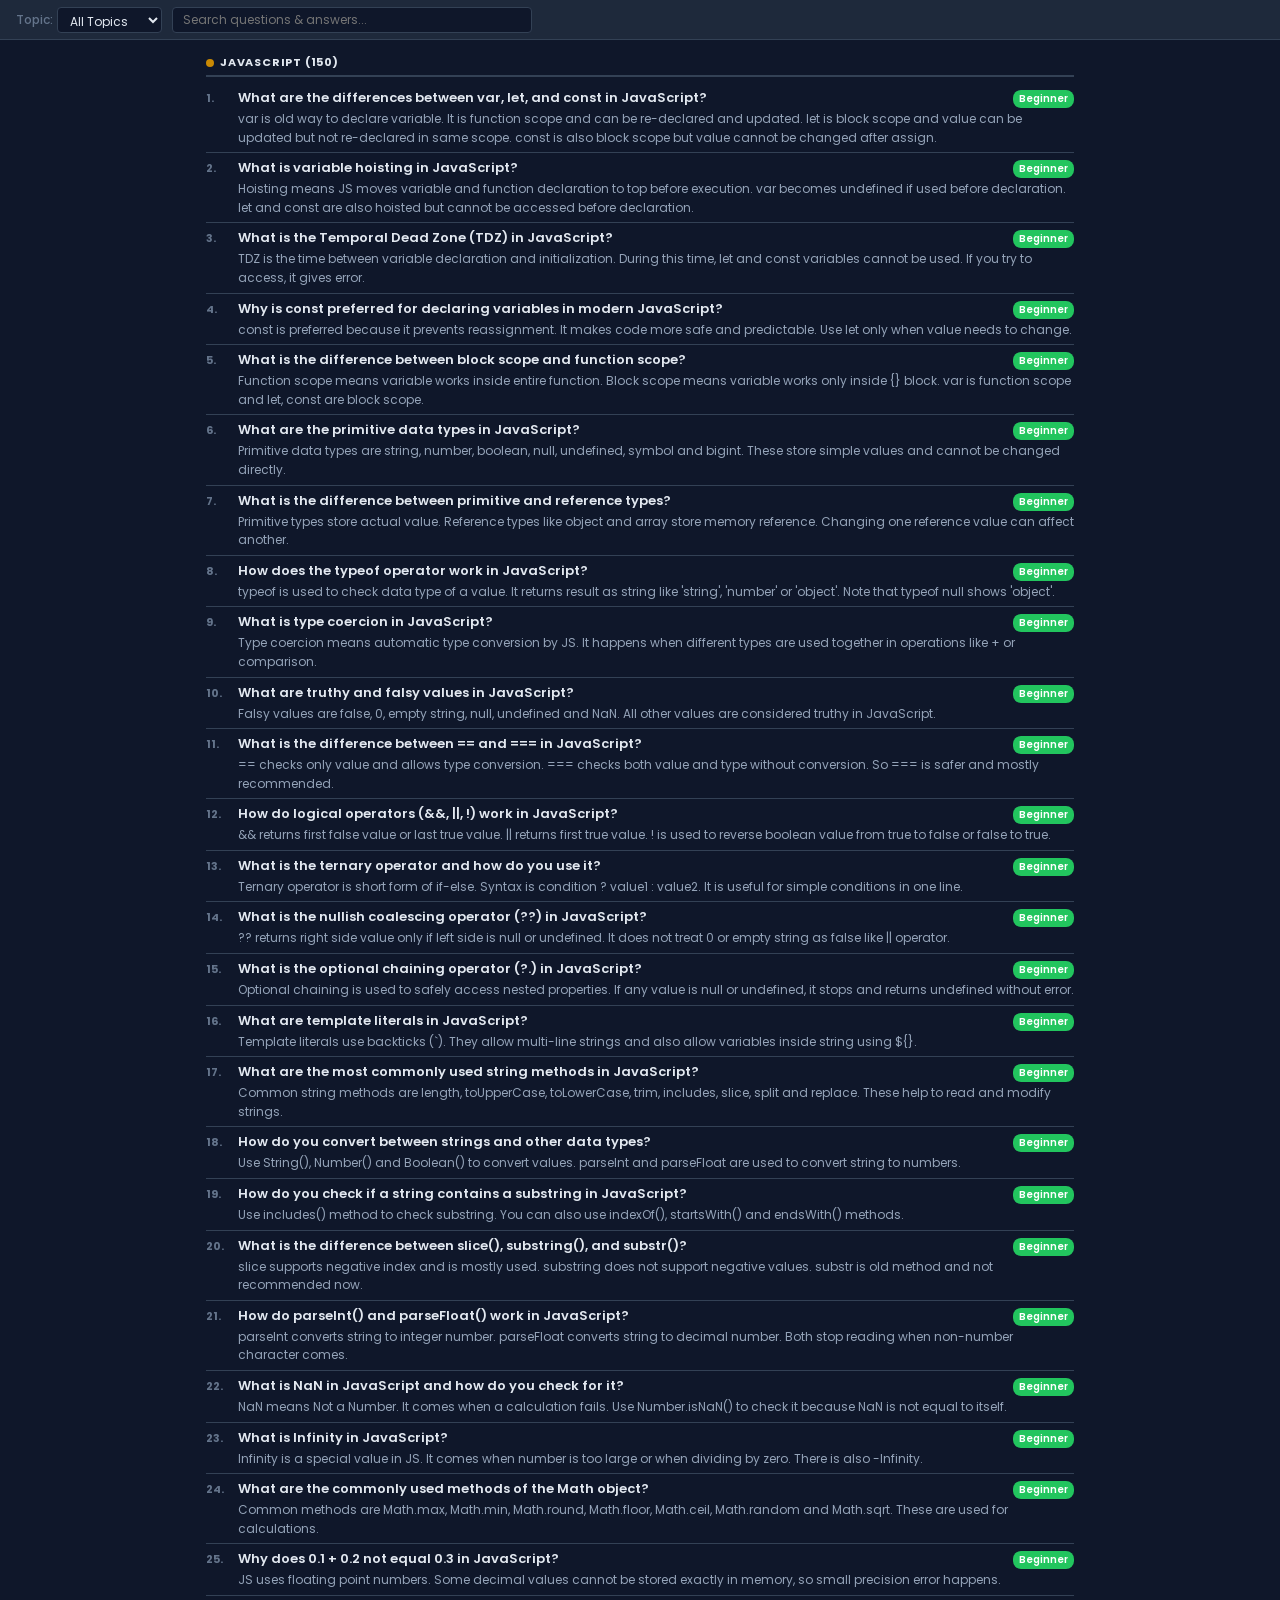
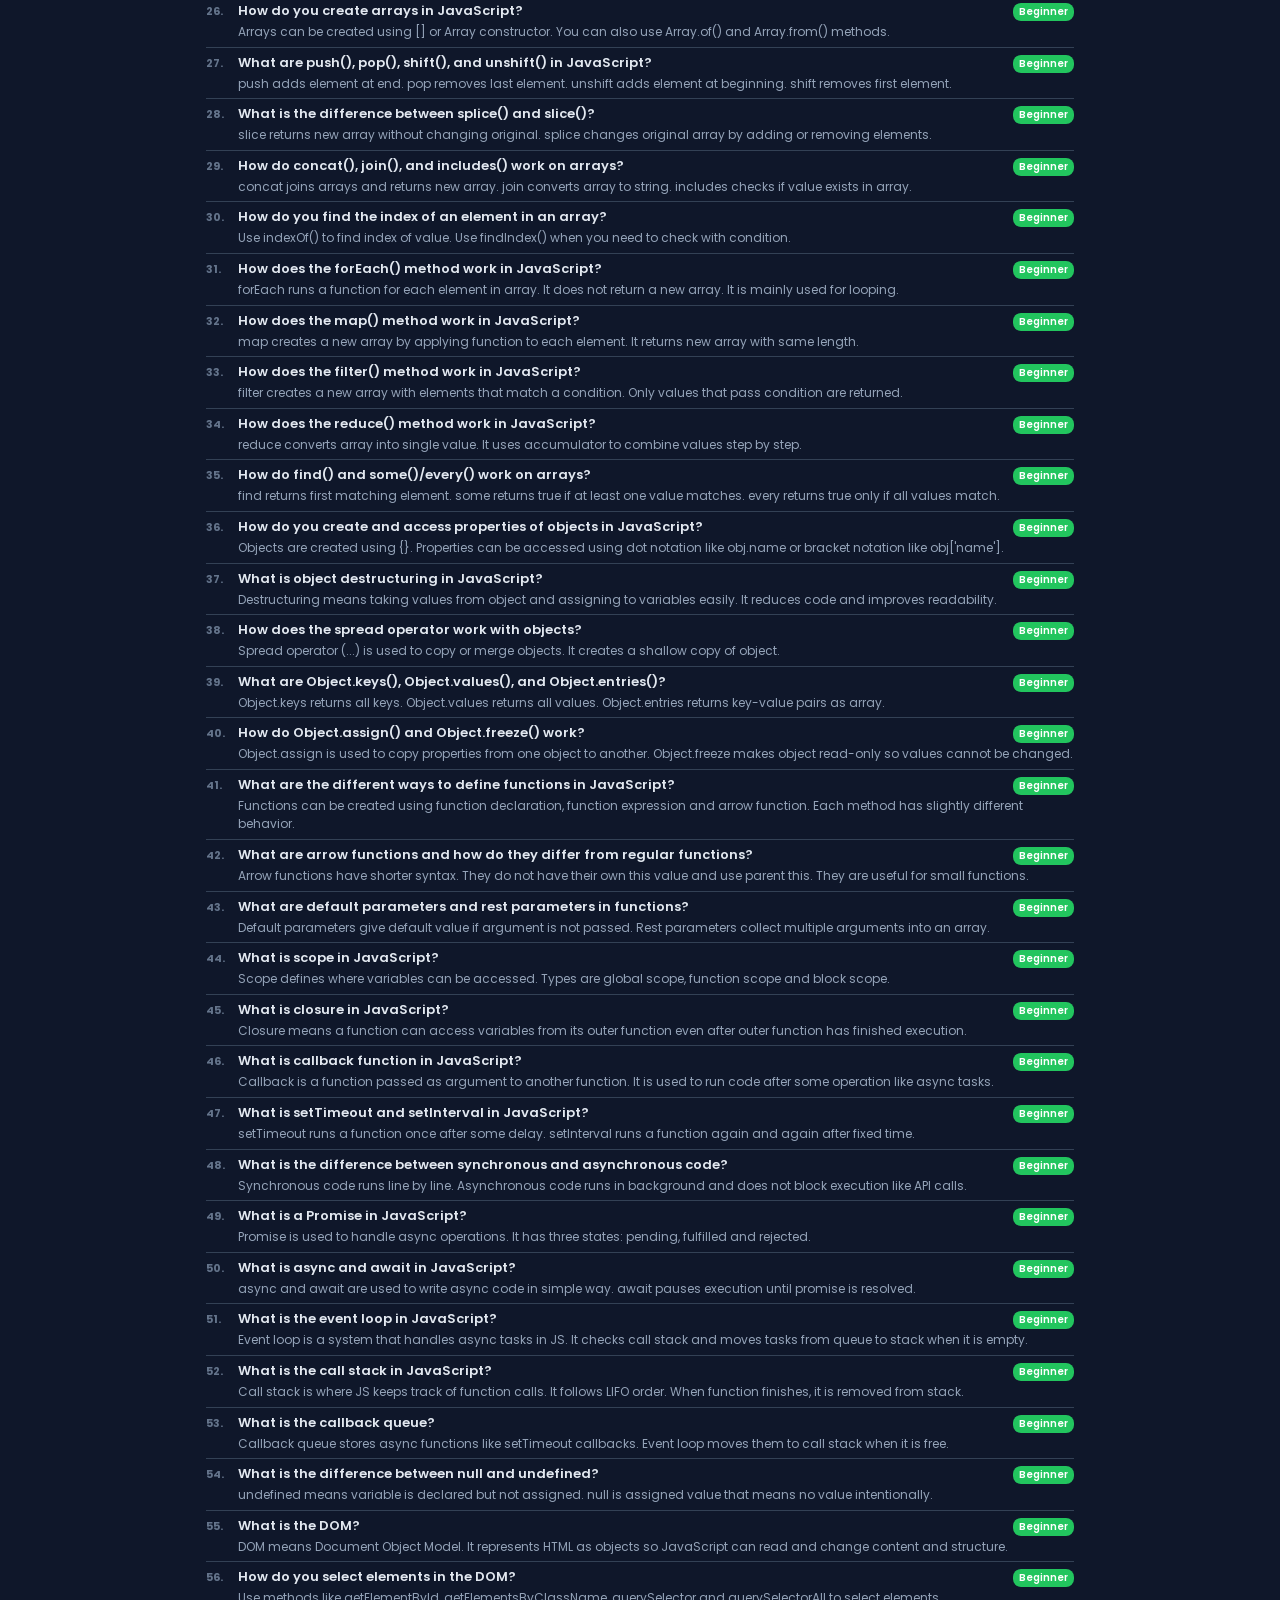
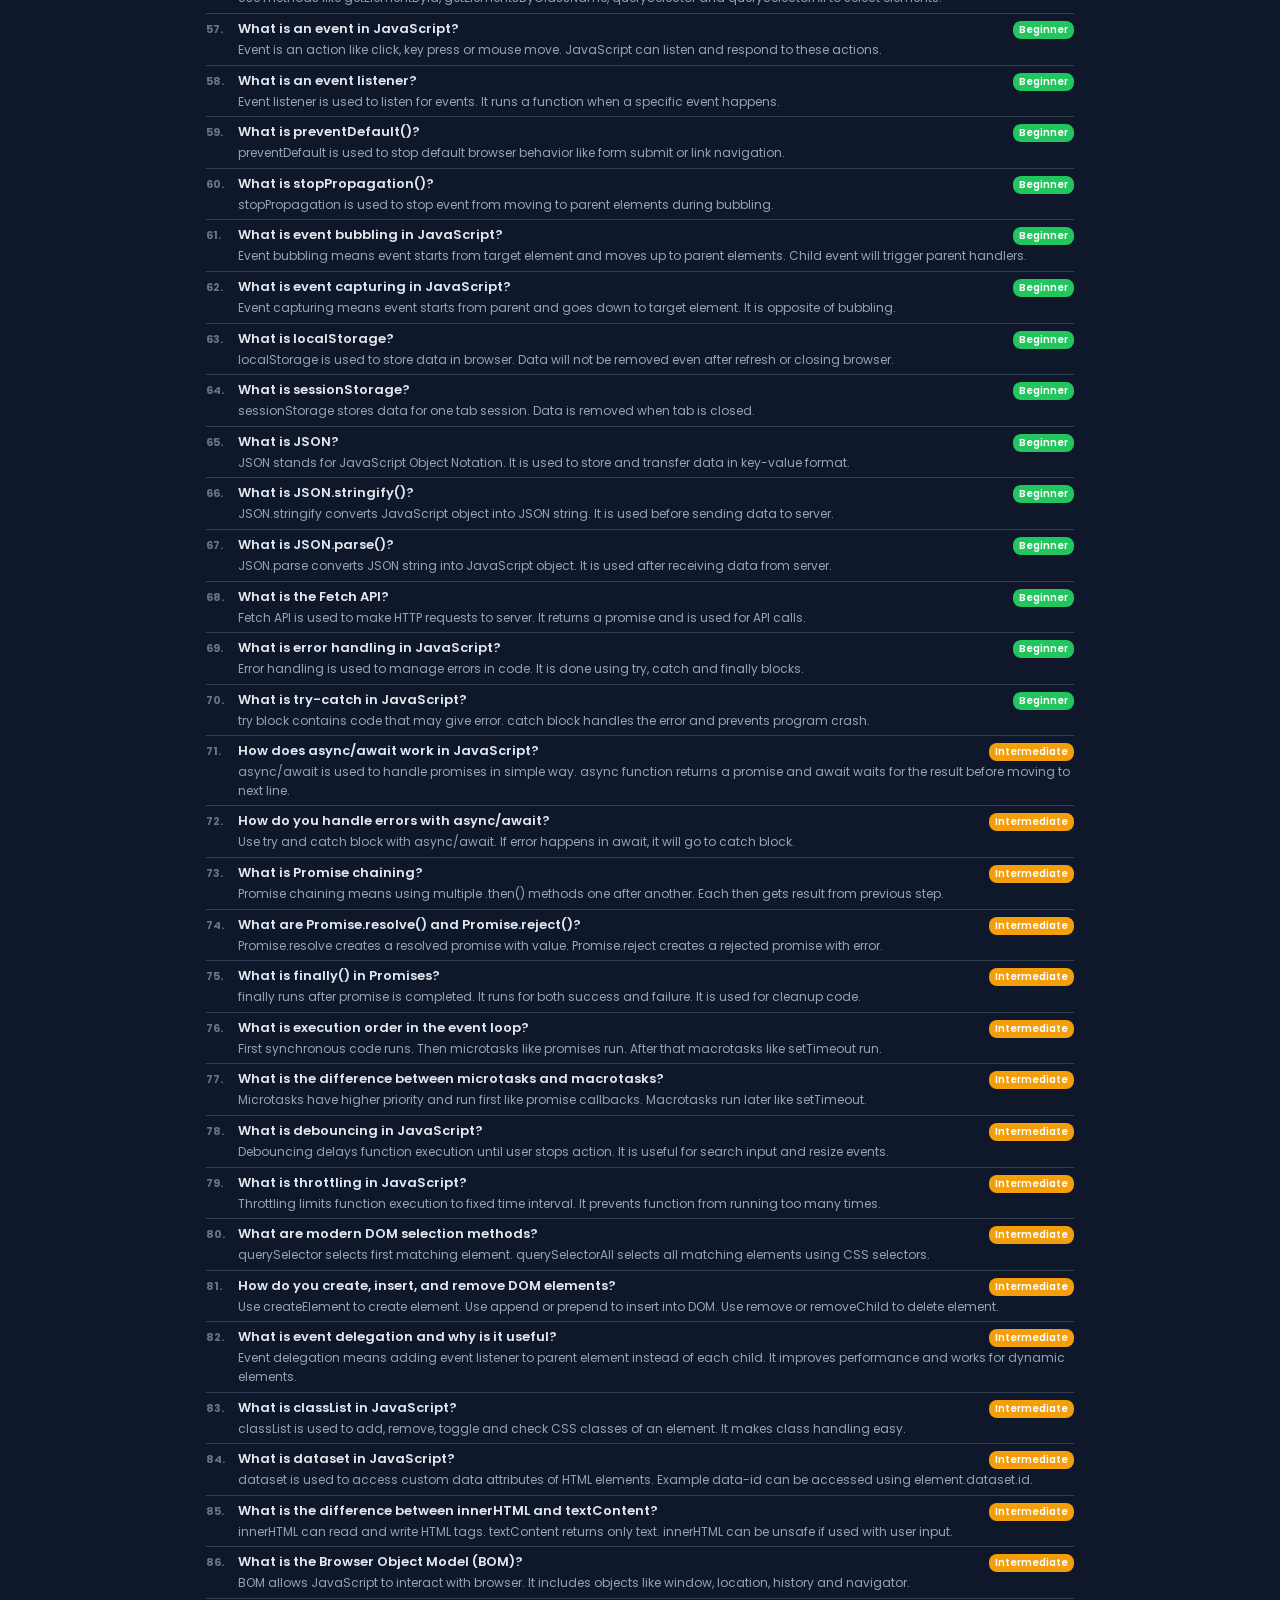
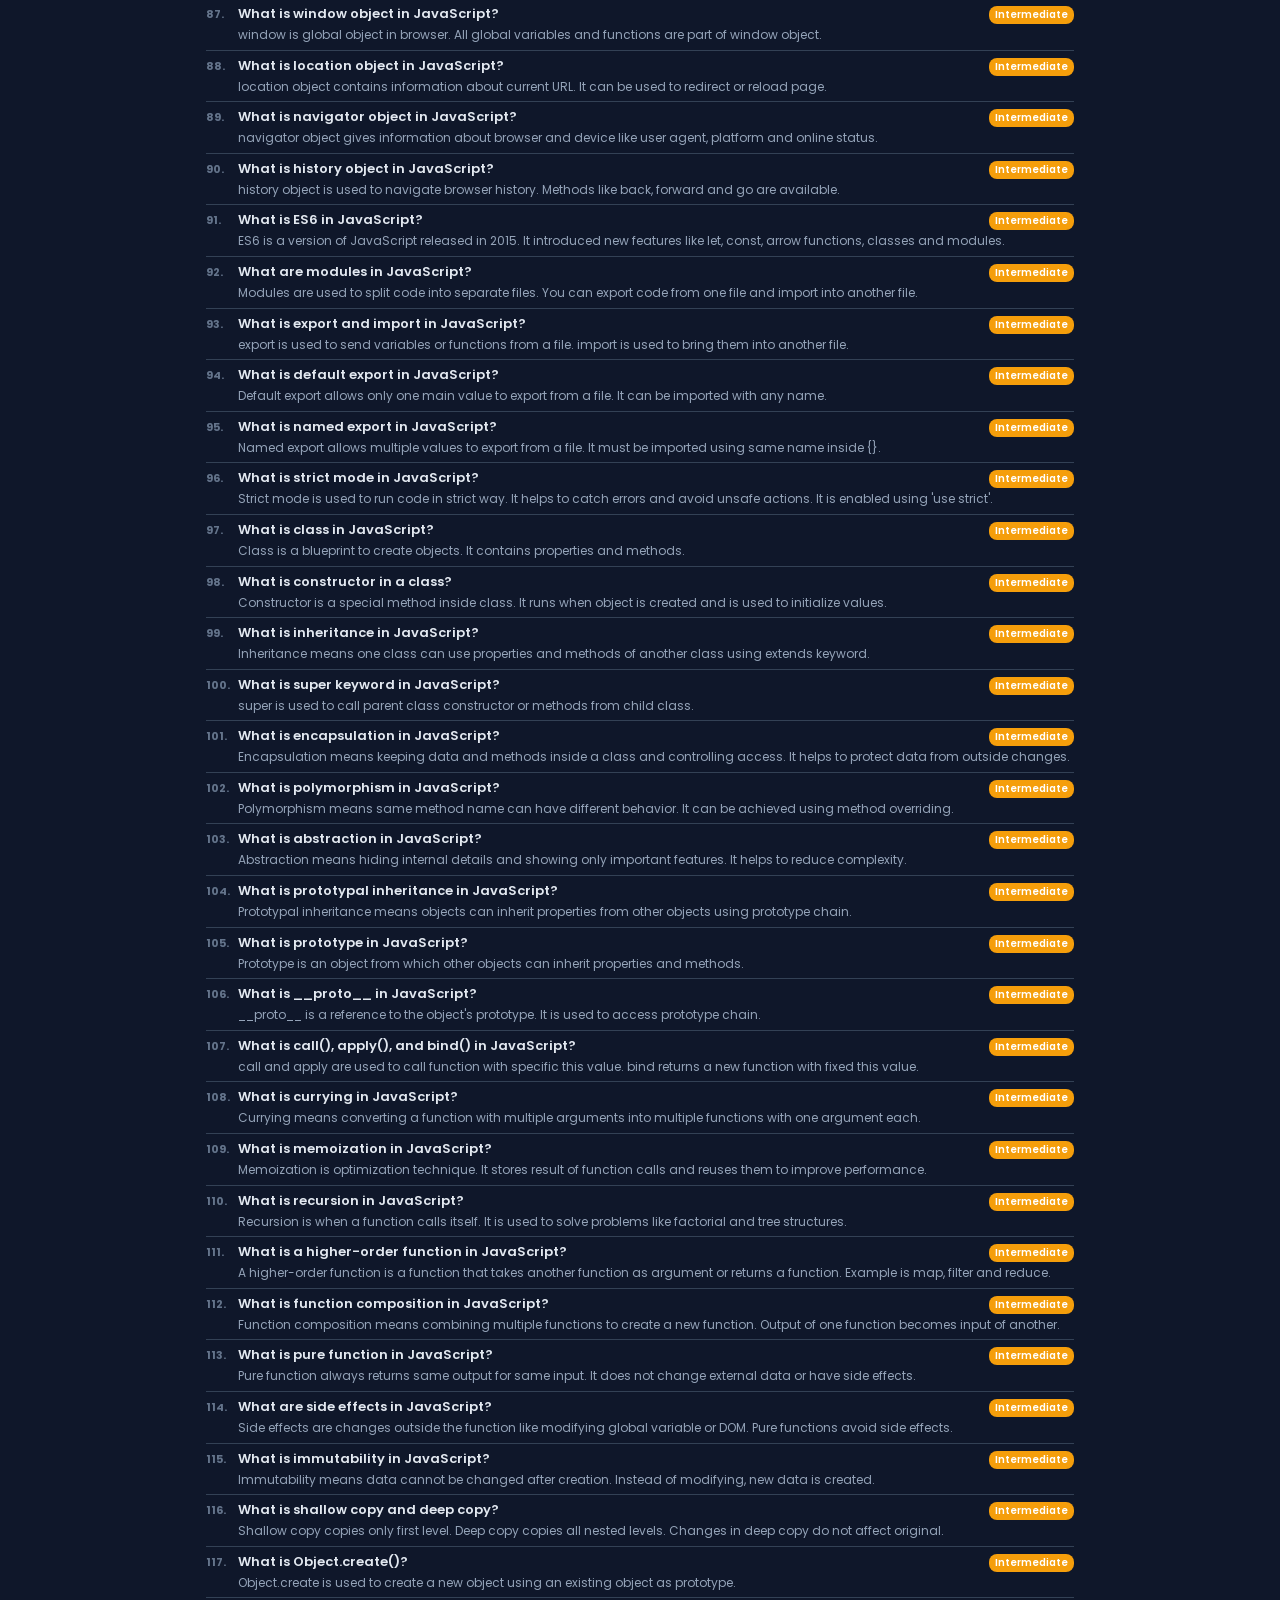
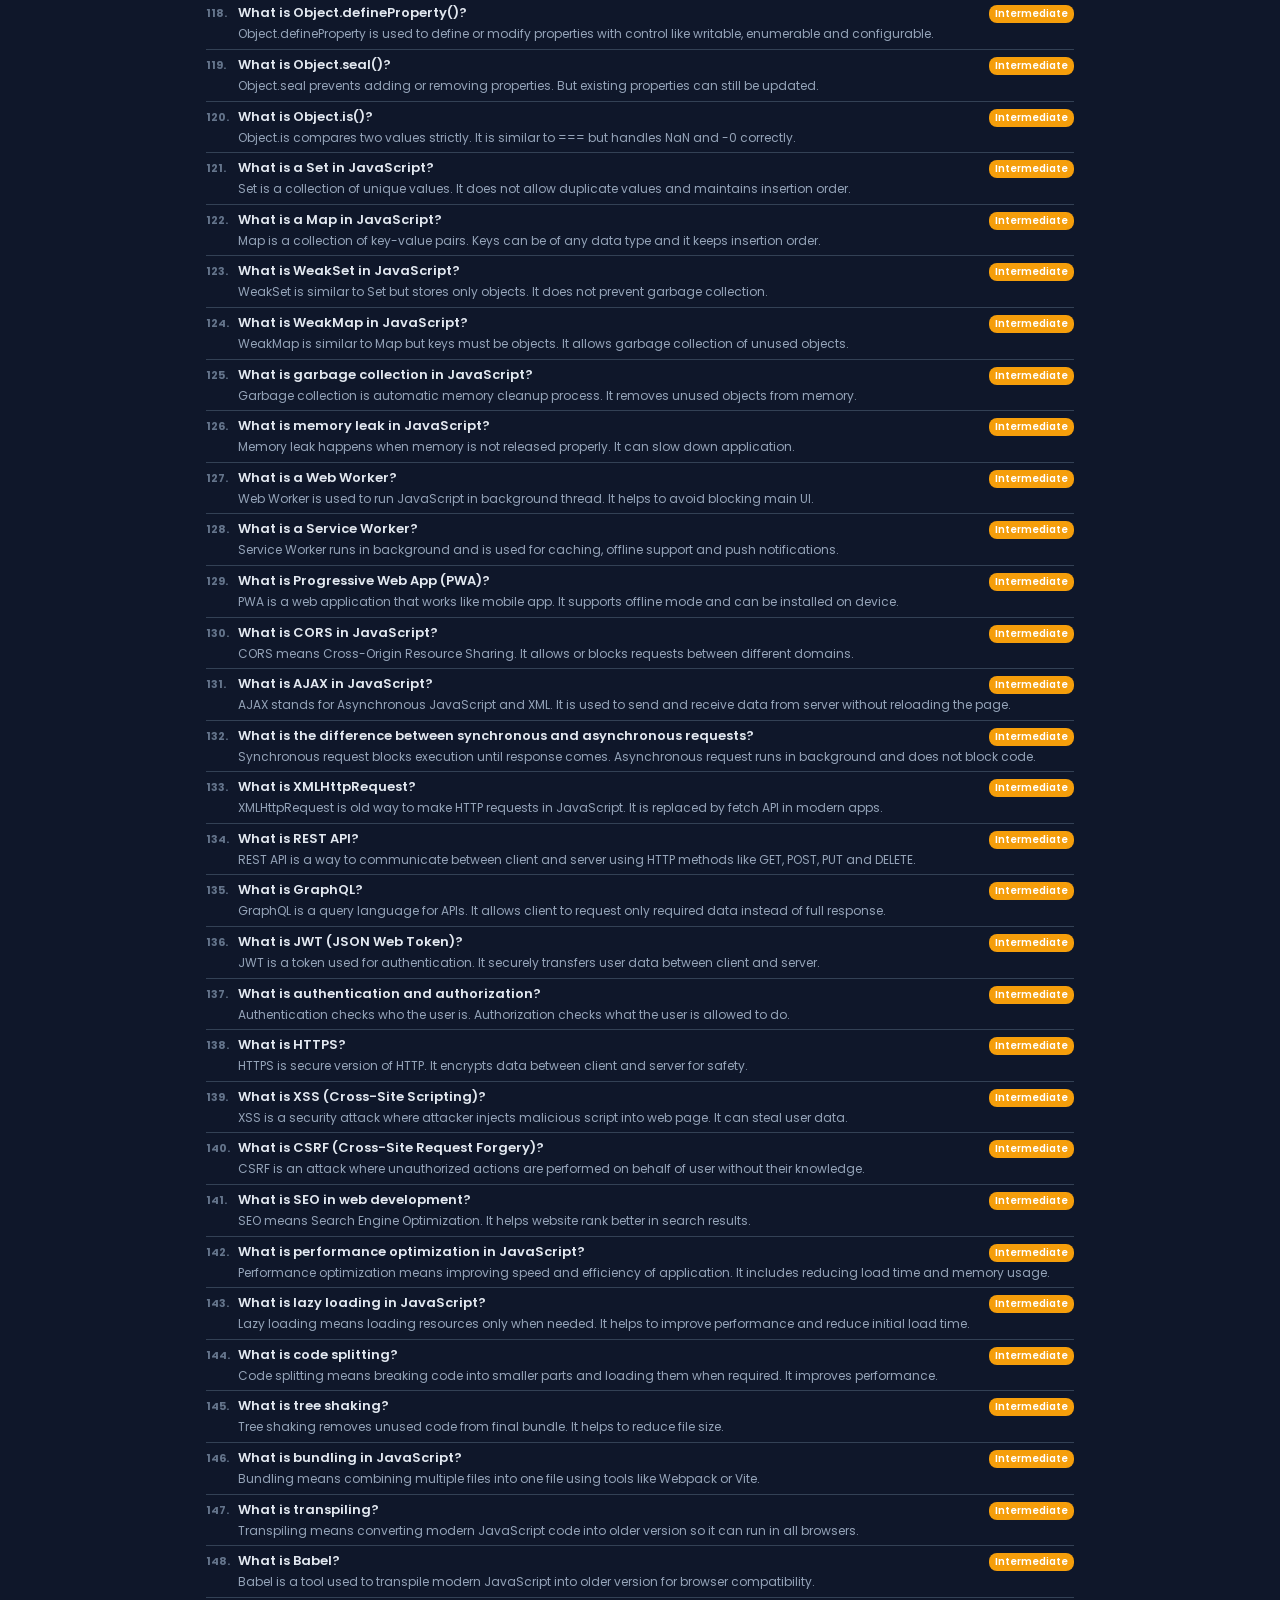
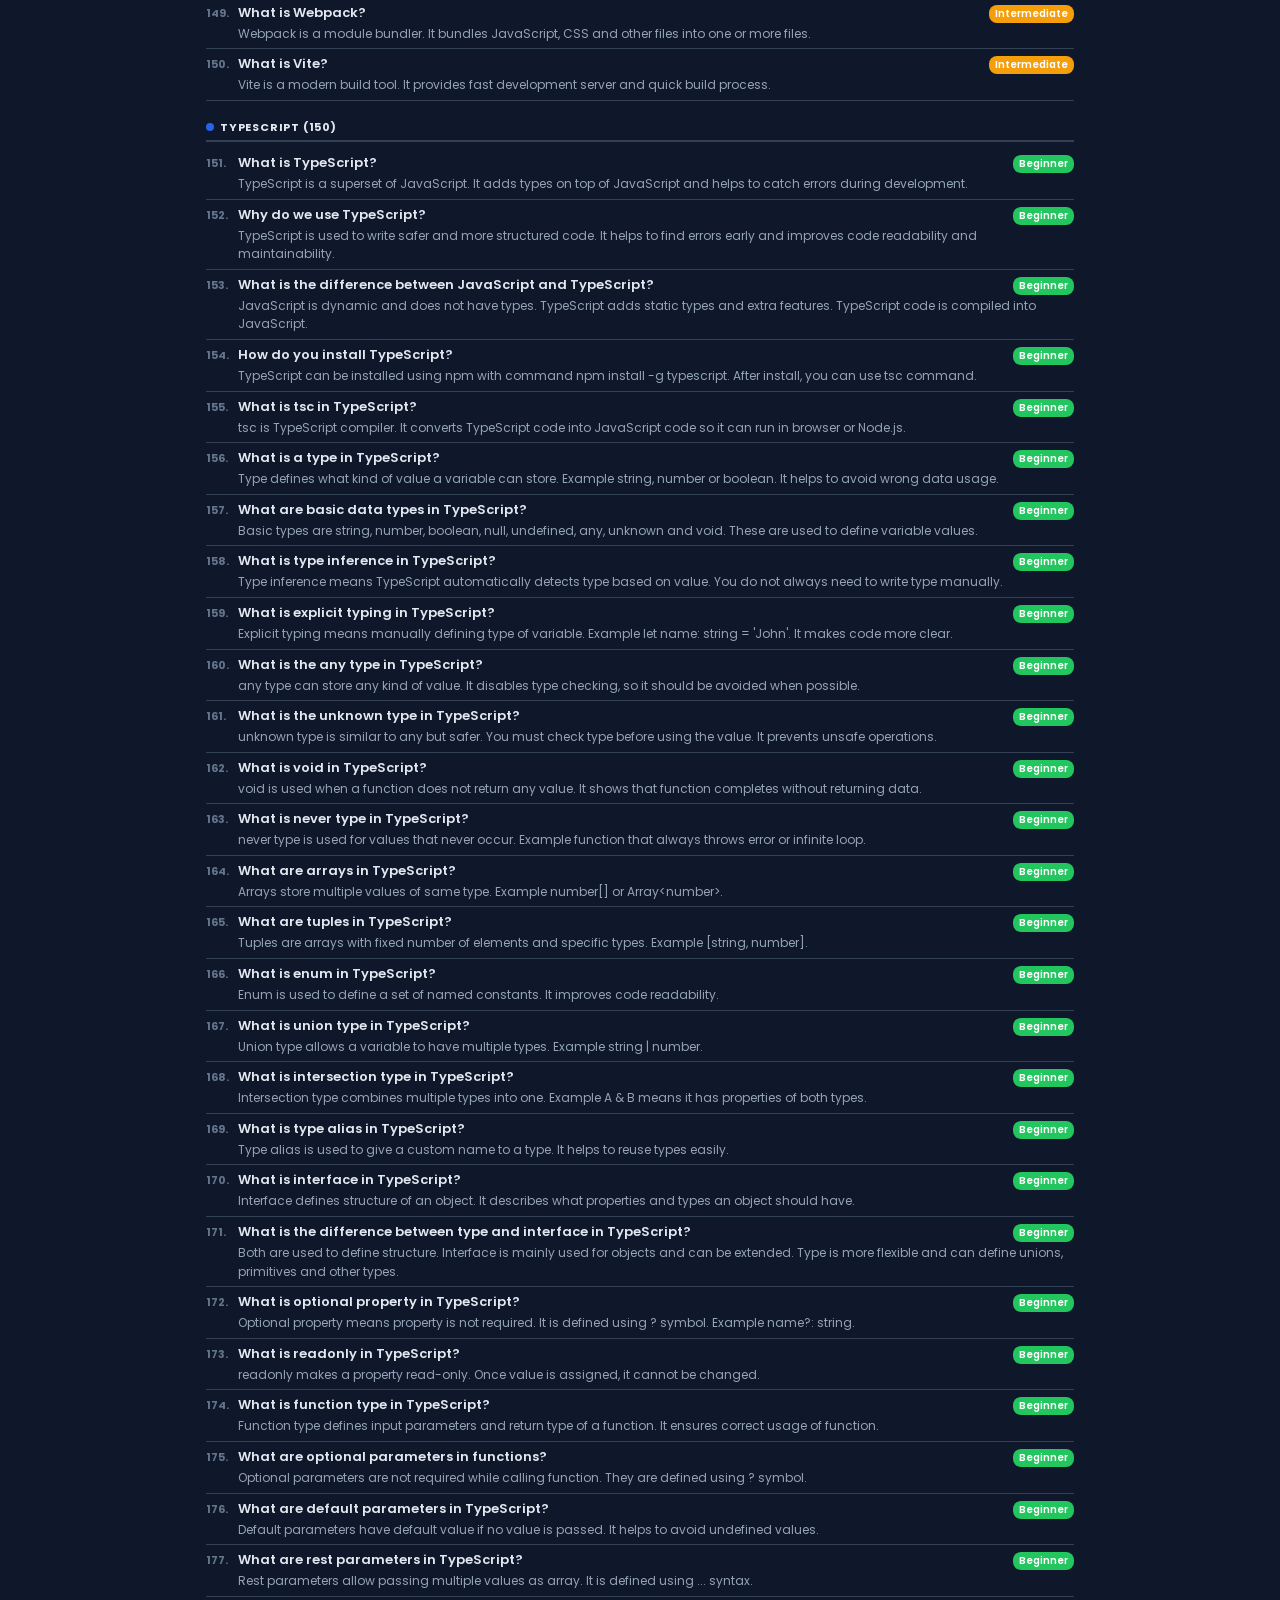
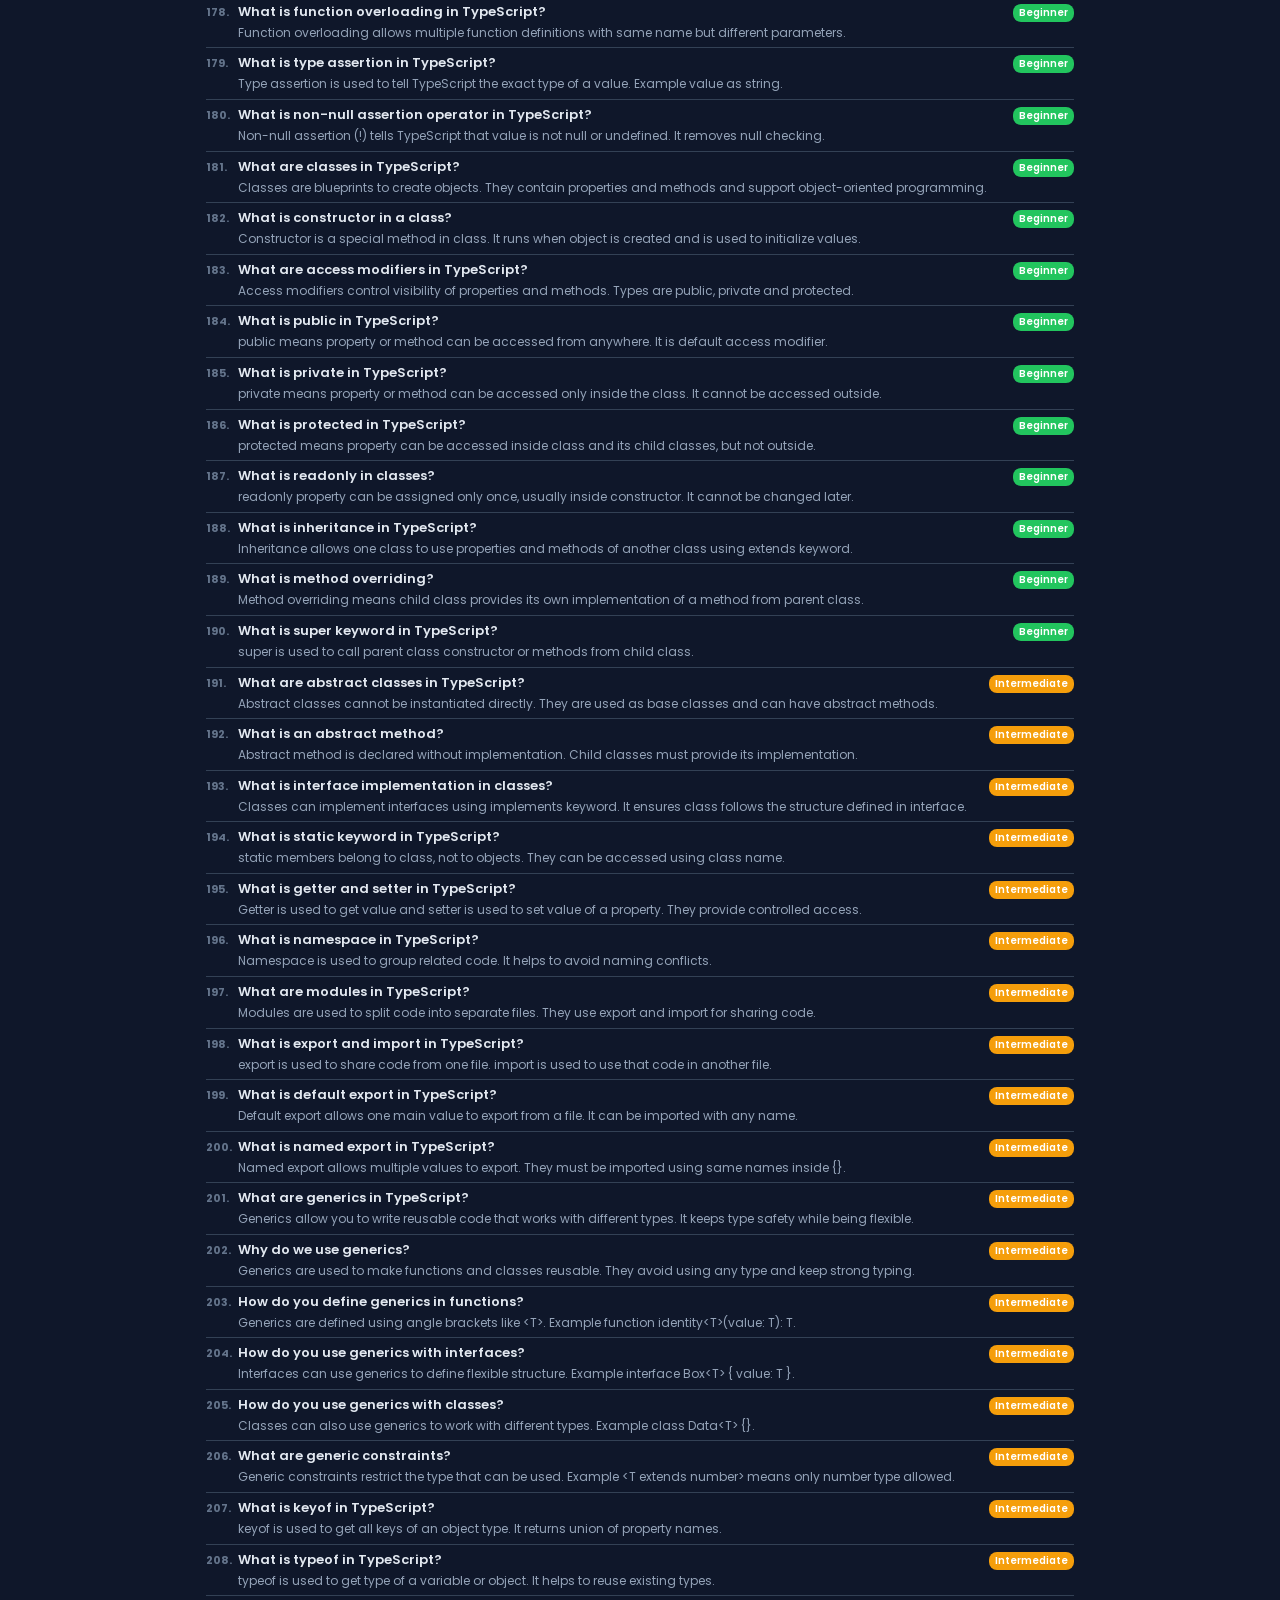
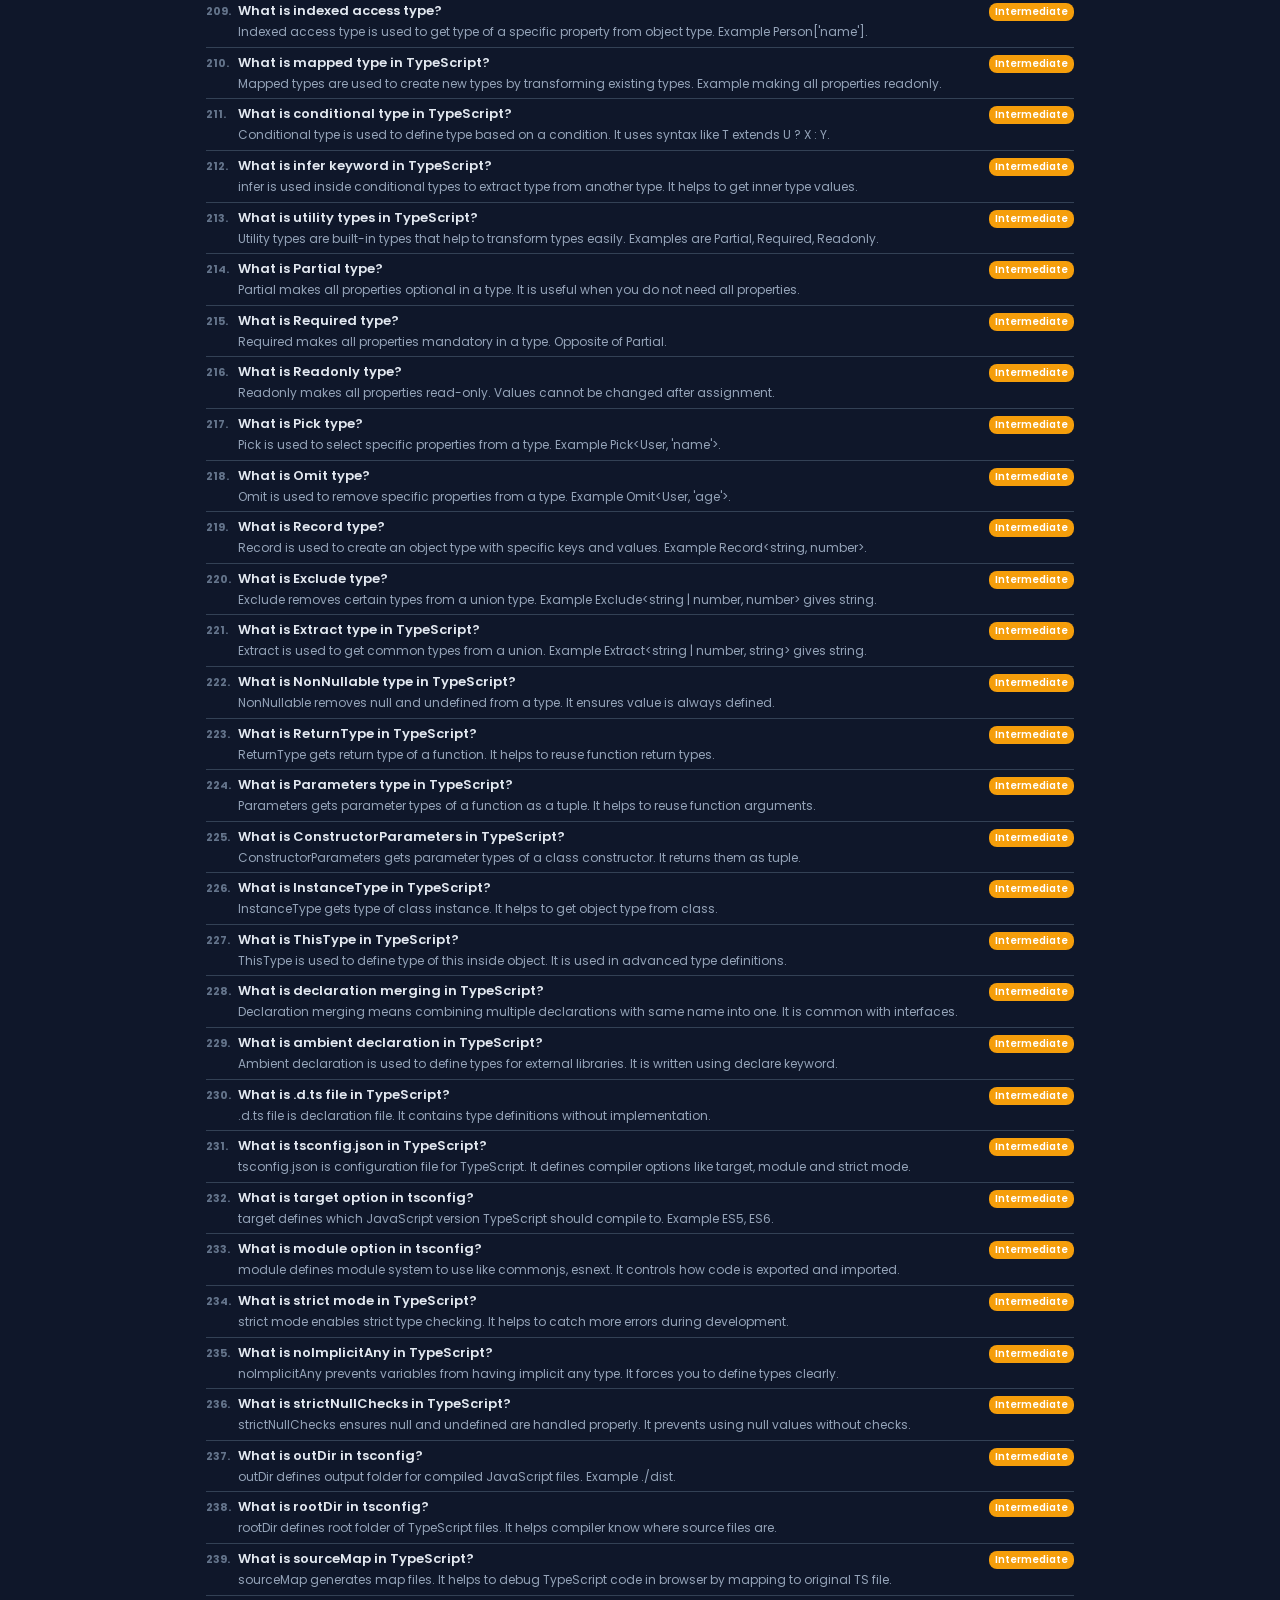
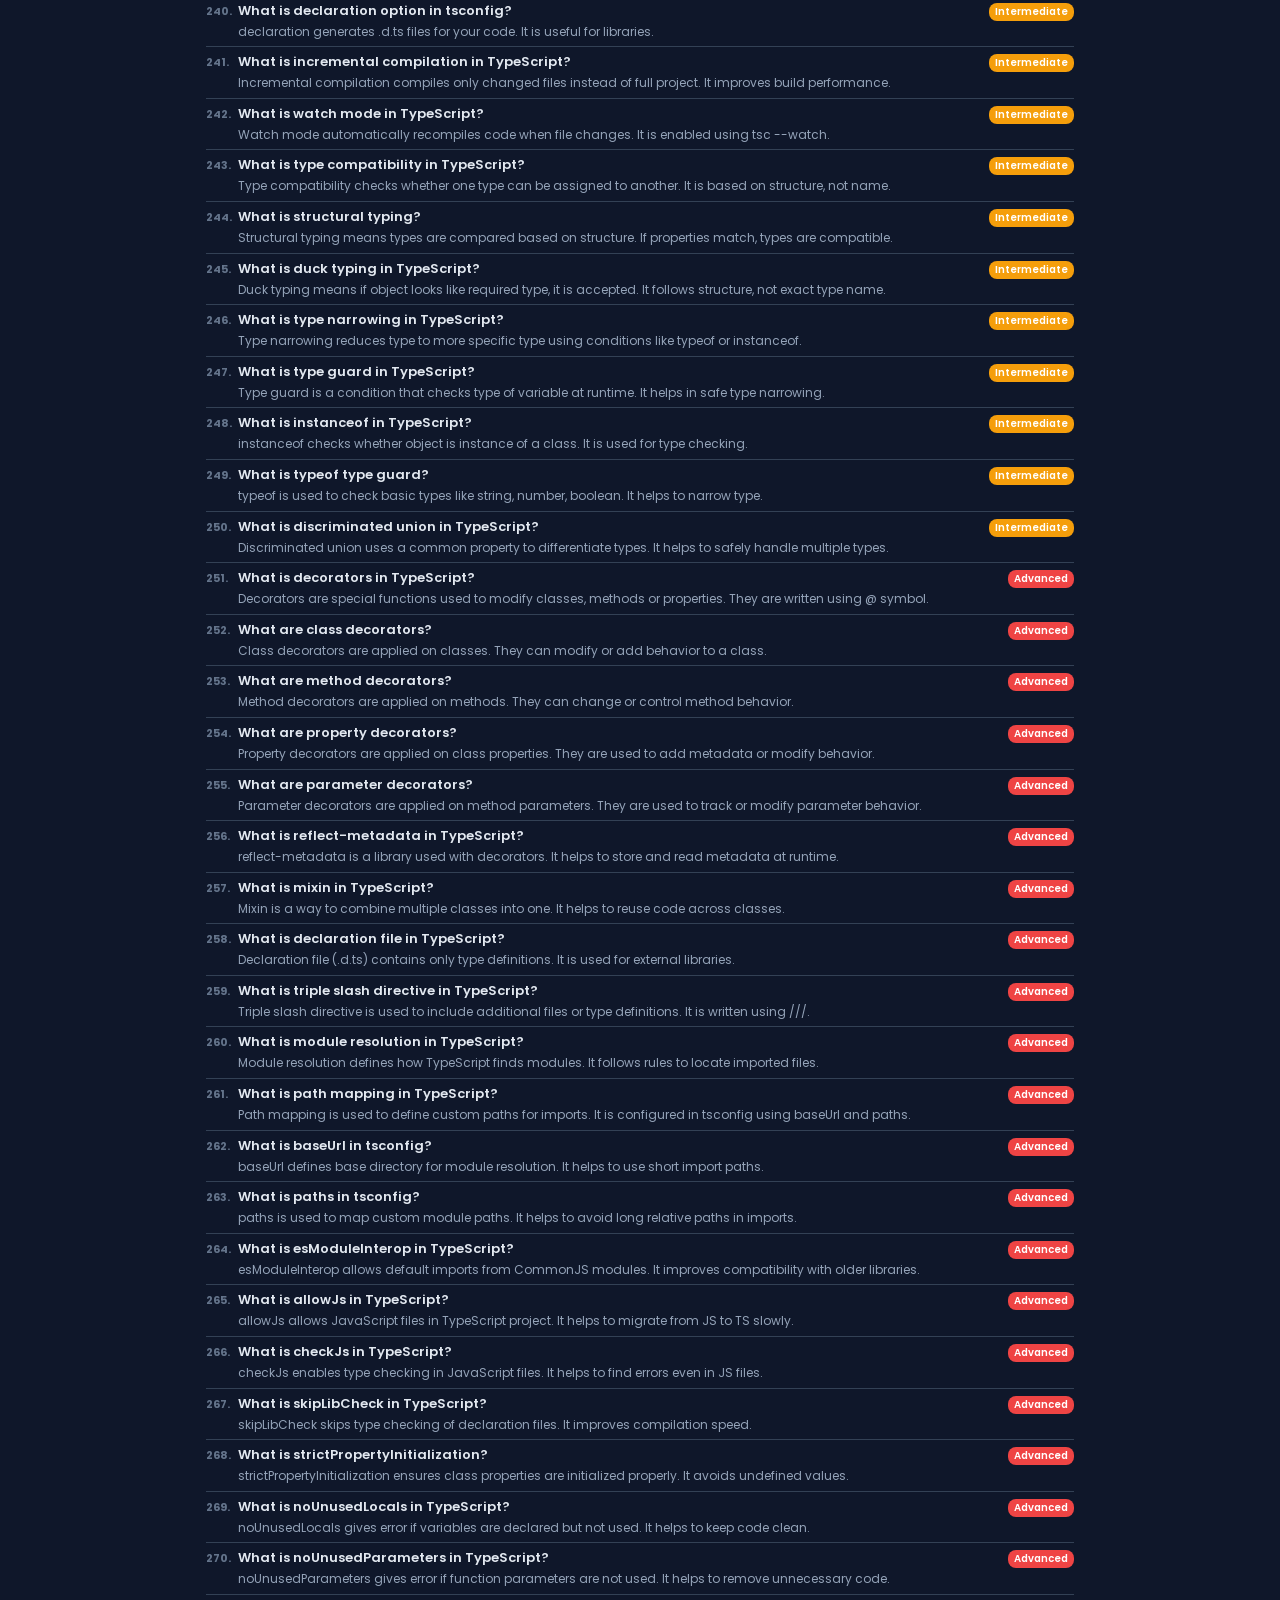
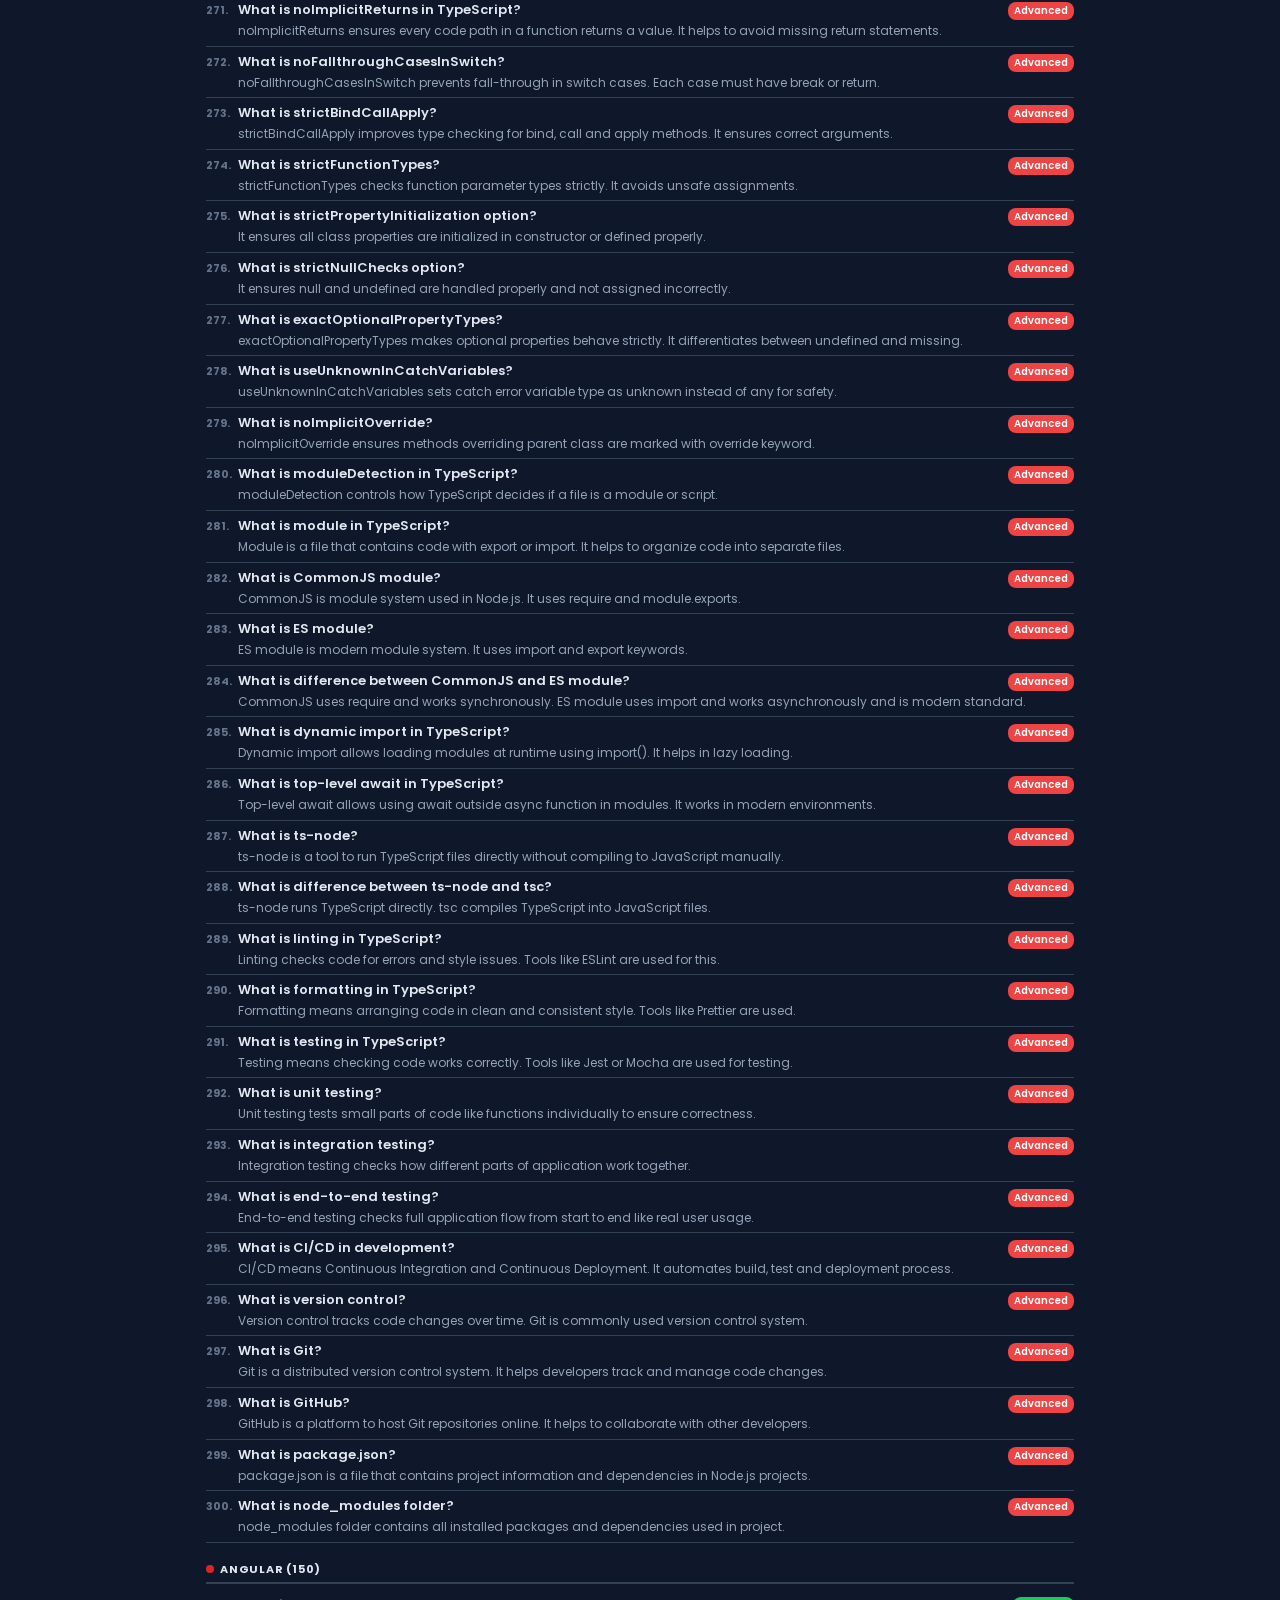
==== commit cb99185f: "reafctor: missed QnA added" ====
--- a/all-questions.html
+++ b/all-questions.html
@@ -598,7 +598,7 @@
       { id:"ts-149", q:"What is package.json?", a:"package.json is a file that contains project information and dependencies in Node.js projects.", topic:"typescript", level:"advanced" },
       { id:"ts-150", q:"What is node_modules folder?", a:"node_modules folder contains all installed packages and dependencies used in project.", topic:"typescript", level:"advanced" },
 
-      // ===== ANGULAR (80) =====
+      // ===== ANGULAR (150) =====
       { id:"ng-1", q:"What is Angular?", a:"Angular is a front-end framework used to build web applications. It is developed by Google and uses TypeScript.", topic:"angular", level:"beginner" },
       { id:"ng-2", q:"What are the features of Angular?", a:"Angular features include components, modules, data binding, dependency injection, routing and forms.", topic:"angular", level:"beginner" },
       { id:"ng-3", q:"What is TypeScript and why Angular uses it?", a:"TypeScript is a typed version of JavaScript. Angular uses it for better error checking and structured code.", topic:"angular", level:"beginner" },
@@ -679,6 +679,76 @@
       { id:"ng-78", q:"What is async pipe?", a:"async pipe automatically subscribes and unsubscribes observables in template.", topic:"angular", level:"intermediate" },
       { id:"ng-79", q:"What is error handling in Angular HTTP?", a:"Error handling is done using catchError operator in RxJS. It handles API errors properly.", topic:"angular", level:"intermediate" },
       { id:"ng-80", q:"What is interceptor in Angular?", a:"Interceptor is used to modify HTTP requests and responses globally like adding headers or logging.", topic:"angular", level:"intermediate" },
+      { id:"ng-81", q:"What is Angular CLI?", a:"Angular CLI is a command line tool used to create, build and manage Angular projects easily.", topic:"angular", level:"intermediate" },
+      { id:"ng-82", q:"What is ng new command?", a:"ng new is used to create a new Angular project with default setup.", topic:"angular", level:"intermediate" },
+      { id:"ng-83", q:"What is ng serve?", a:"ng serve is used to run Angular application locally with development server.", topic:"angular", level:"intermediate" },
+      { id:"ng-84", q:"What is ng build?", a:"ng build is used to compile Angular project into output files for deployment.", topic:"angular", level:"intermediate" },
+      { id:"ng-85", q:"What is ng generate?", a:"ng generate is used to create components, services, modules and other files quickly.", topic:"angular", level:"intermediate" },
+      { id:"ng-86", q:"What is ng add?", a:"ng add is used to add external libraries or packages into Angular project.", topic:"angular", level:"intermediate" },
+      { id:"ng-87", q:"What is ng test?", a:"ng test is used to run unit tests for Angular application.", topic:"angular", level:"intermediate" },
+      { id:"ng-88", q:"What is ng lint?", a:"ng lint is used to check code quality and style issues in Angular project.", topic:"angular", level:"intermediate" },
+      { id:"ng-89", q:"What is environment file in Angular?", a:"Environment files store configuration for different environments like development and production.", topic:"angular", level:"intermediate" },
+      { id:"ng-90", q:"What is angular.json file?", a:"angular.json contains project configuration like build, serve and file paths.", topic:"angular", level:"intermediate" },
+      { id:"ng-91", q:"What is Angular Signals?", a:"Signals are a new reactive feature in Angular. They track state changes and update UI automatically.", topic:"angular", level:"intermediate" },
+      { id:"ng-92", q:"Why Angular Signals are used?", a:"Signals are used to manage state in simple way. They reduce need of manual change detection and improve performance.", topic:"angular", level:"intermediate" },
+      { id:"ng-93", q:"What is signal() function?", a:"signal() is used to create a reactive value. It stores state and updates UI when value changes.", topic:"angular", level:"intermediate" },
+      { id:"ng-94", q:"What is computed() in Angular Signals?", a:"computed() is used to create derived values from signals. It updates automatically when dependency changes.", topic:"angular", level:"intermediate" },
+      { id:"ng-95", q:"What is effect() in Angular Signals?", a:"effect() runs side effects when signal value changes. It is used for logging or API calls.", topic:"angular", level:"intermediate" },
+      { id:"ng-96", q:"What is difference between Signals and RxJS?", a:"Signals are simple and synchronous. RxJS is powerful and handles complex async streams.", topic:"angular", level:"intermediate" },
+      { id:"ng-97", q:"When to use Signals vs RxJS?", a:"Use Signals for simple state management. Use RxJS for async operations like API calls and streams.", topic:"angular", level:"intermediate" },
+      { id:"ng-98", q:"What is standalone component in Angular?", a:"Standalone component does not need NgModule. It can be used directly with imports array.", topic:"angular", level:"intermediate" },
+      { id:"ng-99", q:"What is bootstrapApplication?", a:"bootstrapApplication is used to start Angular app without NgModule in standalone approach.", topic:"angular", level:"intermediate" },
+      { id:"ng-100", q:"What is provideRouter in Angular?", a:"provideRouter is used to configure routing in standalone applications.", topic:"angular", level:"intermediate" },
+      { id:"ng-101", q:"What is state management in Angular?", a:"State management is used to manage and share data across components in a structured way.", topic:"angular", level:"advanced" },
+      { id:"ng-102", q:"What are different state management options in Angular?", a:"Options include services with RxJS, BehaviorSubject, Signals and libraries like NgRx.", topic:"angular", level:"advanced" },
+      { id:"ng-103", q:"What is NgRx?", a:"NgRx is a state management library for Angular. It uses Redux pattern with store, actions and reducers.", topic:"angular", level:"advanced" },
+      { id:"ng-104", q:"What is store in NgRx?", a:"Store holds application state. It is a single source of truth.", topic:"angular", level:"advanced" },
+      { id:"ng-105", q:"What are actions in NgRx?", a:"Actions are events that describe what happened. They are used to update state.", topic:"angular", level:"advanced" },
+      { id:"ng-106", q:"What are reducers in NgRx?", a:"Reducers are functions that take current state and action, and return new state.", topic:"angular", level:"advanced" },
+      { id:"ng-107", q:"What are effects in NgRx?", a:"Effects handle side effects like API calls. They listen to actions and perform async tasks.", topic:"angular", level:"advanced" },
+      { id:"ng-108", q:"What are selectors in NgRx?", a:"Selectors are used to select specific data from store.", topic:"angular", level:"advanced" },
+      { id:"ng-109", q:"What is Entity in NgRx?", a:"Entity is used to manage collections of data in efficient way like arrays of objects.", topic:"angular", level:"advanced" },
+      { id:"ng-110", q:"What is SignalStore (NgRx Signals)?", a:"SignalStore is new approach using Angular signals for state management in NgRx.", topic:"angular", level:"advanced" },
+      { id:"ng-111", q:"What is performance optimization in Angular?", a:"Performance optimization means improving speed and efficiency of Angular app.", topic:"angular", level:"advanced" },
+      { id:"ng-112", q:"How to improve Angular performance?", a:"Use OnPush change detection, lazy loading, trackBy in ngFor, pure pipes and avoid unnecessary API calls.", topic:"angular", level:"advanced" },
+      { id:"ng-113", q:"What is trackBy in Angular?", a:"trackBy is used with ngFor to track items by unique id. It improves performance by reducing DOM updates.", topic:"angular", level:"advanced" },
+      { id:"ng-114", q:"What is Ahead-of-Time (AOT) compilation?", a:"AOT compiles Angular code during build time. It improves performance and reduces bundle size.", topic:"angular", level:"advanced" },
+      { id:"ng-115", q:"What is Just-in-Time (JIT) compilation?", a:"JIT compiles code at runtime in browser. It is used in development mode.", topic:"angular", level:"advanced" },
+      { id:"ng-116", q:"What is tree shaking in Angular?", a:"Tree shaking removes unused code from final bundle to reduce size.", topic:"angular", level:"advanced" },
+      { id:"ng-117", q:"What is bundle size optimization?", a:"It means reducing size of application files to improve load time.", topic:"angular", level:"advanced" },
+      { id:"ng-118", q:"What is lazy loading modules?", a:"Lazy loading loads modules only when needed to improve performance.", topic:"angular", level:"advanced" },
+      { id:"ng-119", q:"What is preloading strategy?", a:"Preloading loads lazy modules in background to improve navigation speed.", topic:"angular", level:"advanced" },
+      { id:"ng-120", q:"What is differential loading?", a:"Differential loading serves different bundles for modern and older browsers.", topic:"angular", level:"advanced" },
+      { id:"ng-121", q:"What is security in Angular?", a:"Security in Angular means protecting application from attacks like XSS and CSRF.", topic:"angular", level:"advanced" },
+      { id:"ng-122", q:"How Angular prevents XSS?", a:"Angular automatically sanitizes data and prevents unsafe scripts from running in templates.", topic:"angular", level:"advanced" },
+      { id:"ng-123", q:"What is DomSanitizer?", a:"DomSanitizer is used to bypass Angular security for trusted values like HTML or URLs.", topic:"angular", level:"advanced" },
+      { id:"ng-124", q:"What is CSRF protection?", a:"CSRF protection prevents unauthorized actions by using tokens in requests.", topic:"angular", level:"advanced" },
+      { id:"ng-125", q:"What is Content Security Policy (CSP)?", a:"CSP is a security feature to control which resources can be loaded in application.", topic:"angular", level:"advanced" },
+      { id:"ng-126", q:"What is authentication in Angular?", a:"Authentication checks user identity like login process.", topic:"angular", level:"advanced" },
+      { id:"ng-127", q:"What is authorization in Angular?", a:"Authorization checks what user is allowed to access in application.", topic:"angular", level:"advanced" },
+      { id:"ng-128", q:"What is JWT in Angular?", a:"JWT is used for secure authentication. It stores user data in token format.", topic:"angular", level:"advanced" },
+      { id:"ng-129", q:"What is role-based access control?", a:"Role-based access control restricts access based on user roles like admin or user.", topic:"angular", level:"advanced" },
+      { id:"ng-130", q:"What is HTTPS in Angular apps?", a:"HTTPS ensures secure communication between client and server using encryption.", topic:"angular", level:"advanced" },
+      { id:"ng-131", q:"What is testing in Angular?", a:"Testing is used to check whether application works correctly. Angular supports unit and integration testing.", topic:"angular", level:"advanced" },
+      { id:"ng-132", q:"What is unit testing in Angular?", a:"Unit testing tests individual components or services separately.", topic:"angular", level:"advanced" },
+      { id:"ng-133", q:"What is Karma in Angular?", a:"Karma is a test runner used to run Angular unit tests in browser.", topic:"angular", level:"advanced" },
+      { id:"ng-134", q:"What is Jasmine?", a:"Jasmine is a testing framework used to write test cases in Angular.", topic:"angular", level:"advanced" },
+      { id:"ng-135", q:"What is TestBed in Angular?", a:"TestBed is used to configure testing module and create component instances for testing.", topic:"angular", level:"advanced" },
+      { id:"ng-136", q:"What is mocking in Angular testing?", a:"Mocking means creating fake services or data for testing purpose.", topic:"angular", level:"advanced" },
+      { id:"ng-137", q:"What is e2e testing in Angular?", a:"End-to-end testing checks complete application flow like real user.", topic:"angular", level:"advanced" },
+      { id:"ng-138", q:"What is Protractor?", a:"Protractor is an e2e testing tool for Angular applications (now deprecated).", topic:"angular", level:"advanced" },
+      { id:"ng-139", q:"What is Cypress?", a:"Cypress is a modern e2e testing tool used for Angular and other web apps.", topic:"angular", level:"advanced" },
+      { id:"ng-140", q:"What is deployment in Angular?", a:"Deployment means hosting Angular app on server so users can access it.", topic:"angular", level:"advanced" },
+      { id:"ng-141", q:"What is ng build --prod?", a:"ng build --prod creates optimized production build with minified files.", topic:"angular", level:"advanced" },
+      { id:"ng-142", q:"What is hosting in Angular?", a:"Hosting means placing built files on server like Firebase, Netlify or AWS.", topic:"angular", level:"advanced" },
+      { id:"ng-143", q:"What is SSR in Angular?", a:"SSR (Server Side Rendering) renders pages on server before sending to browser. It improves SEO.", topic:"angular", level:"advanced" },
+      { id:"ng-144", q:"What is Angular Universal?", a:"Angular Universal is used to enable SSR in Angular applications.", topic:"angular", level:"advanced" },
+      { id:"ng-145", q:"What is PWA in Angular?", a:"PWA (Progressive Web App) makes Angular app work like mobile app with offline support.", topic:"angular", level:"advanced" },
+      { id:"ng-146", q:"What is service worker in Angular?", a:"Service worker is used for caching and offline support in PWA.", topic:"angular", level:"advanced" },
+      { id:"ng-147", q:"What is environment production build?", a:"Production build uses environment.prod.ts for optimized settings.", topic:"angular", level:"advanced" },
+      { id:"ng-148", q:"What is CI/CD in Angular?", a:"CI/CD automates build, test and deployment process for Angular apps.", topic:"angular", level:"advanced" },
+      { id:"ng-149", q:"What is version control in Angular projects?", a:"Version control tracks code changes. Git is commonly used.", topic:"angular", level:"advanced" },
+      { id:"ng-150", q:"What is best practice in Angular?", a:"Best practices include using clean code, modular structure, lazy loading, proper naming and performance optimization.", topic:"angular", level:"advanced" },
     ];
 
     const TOTAL = ALL_QUESTIONS.length;
